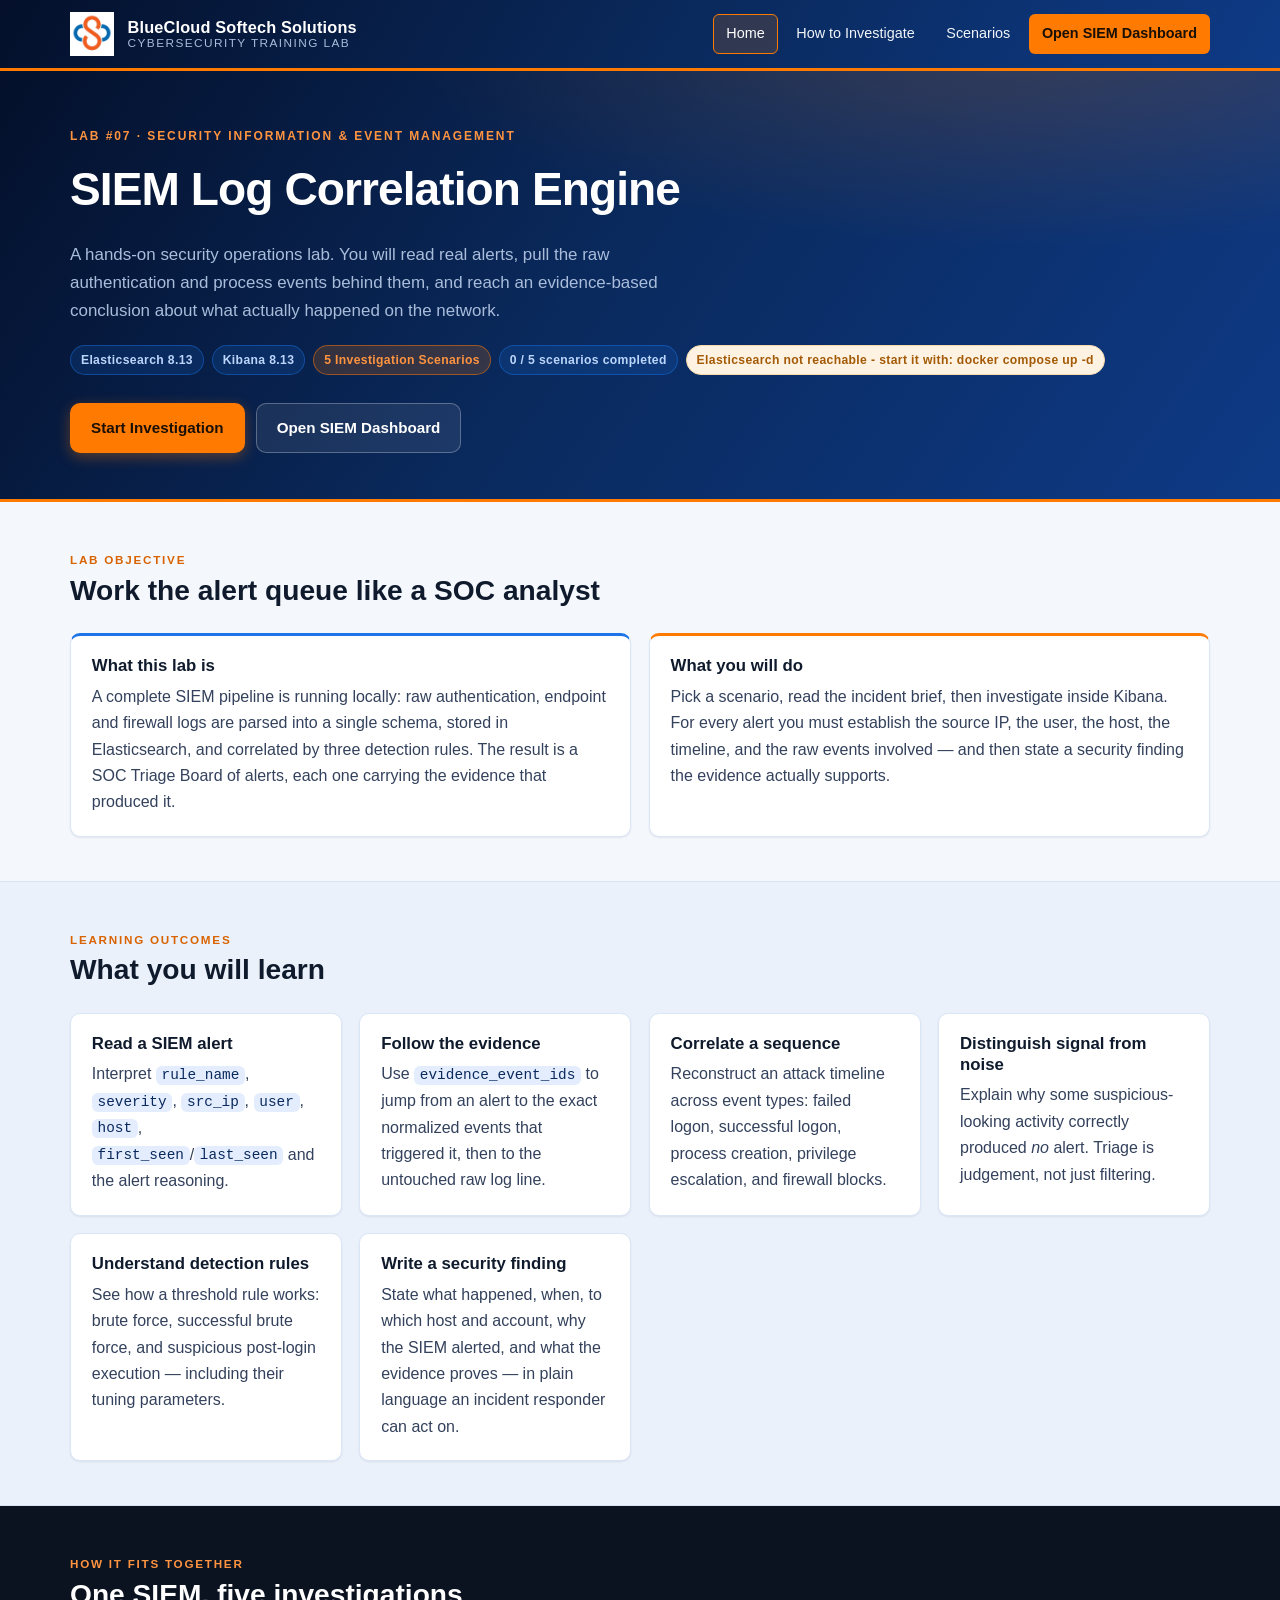
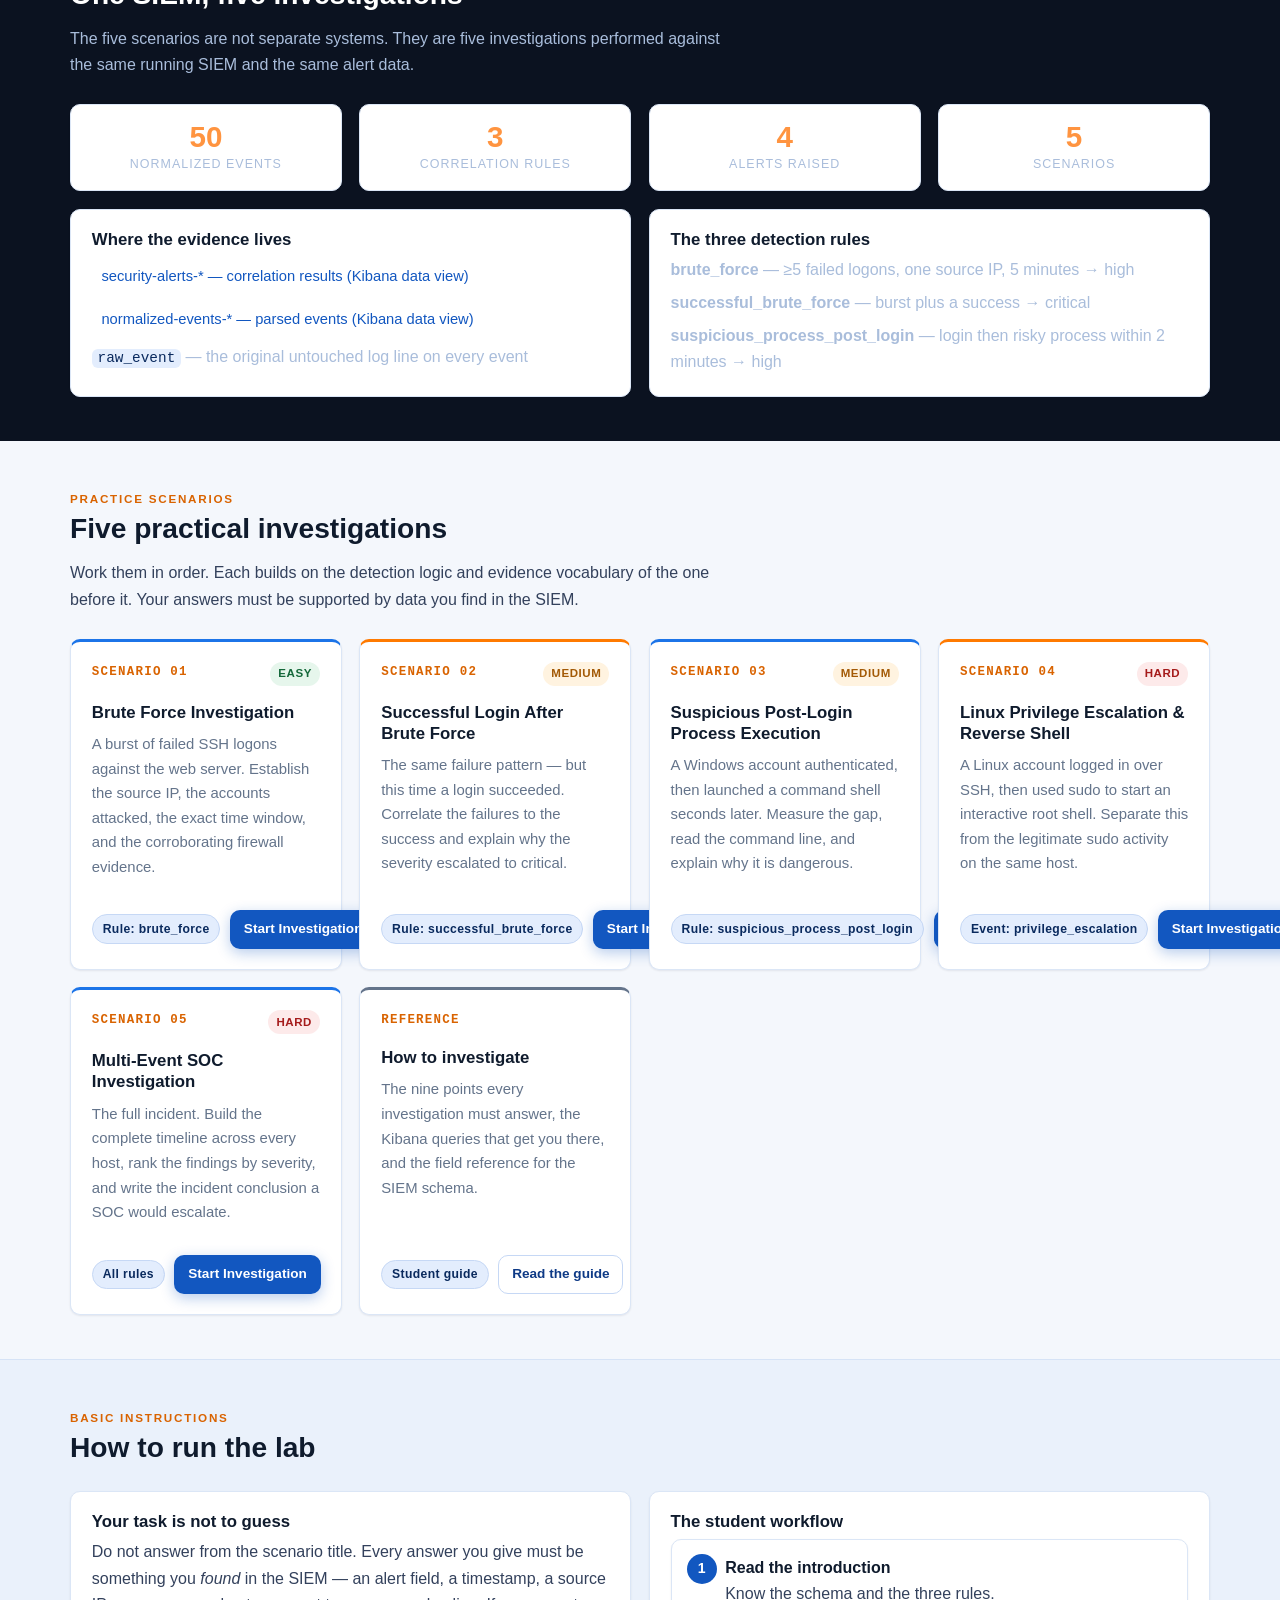
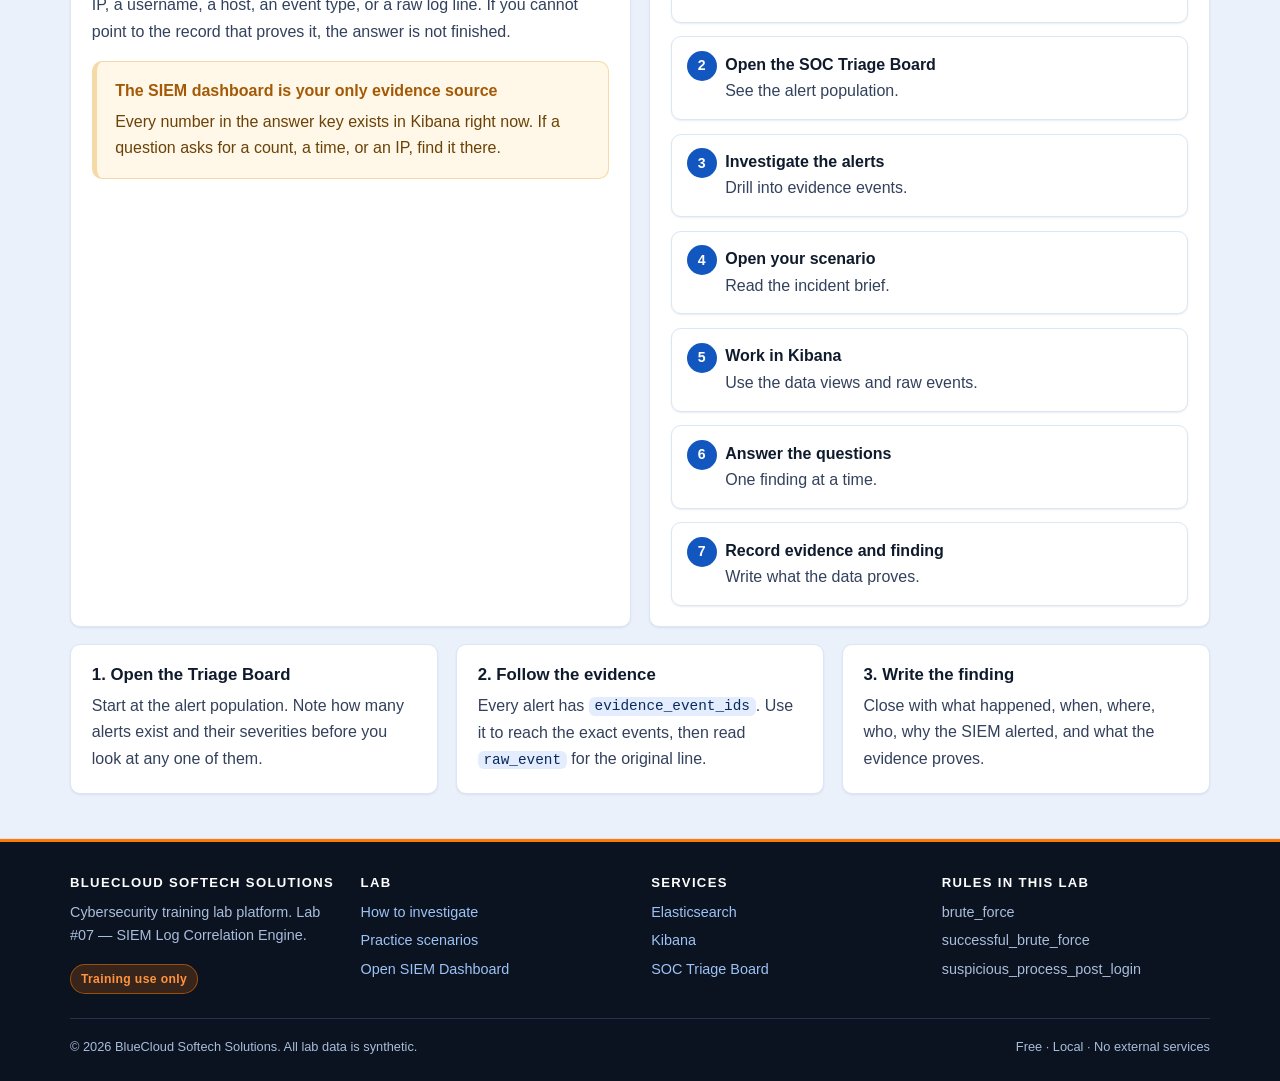
==== training/index.html @ 28b15261 "Initial commit - SIEM Log Correlation Engine Lab" ====
<!DOCTYPE html>
<html lang="en">
<head>
<meta charset="utf-8">
<meta name="viewport" content="width=device-width, initial-scale=1">
<title>SIEM Log Correlation Engine | BlueCloud Softech Solutions Cybersecurity Training Lab</title>
<meta name="description" content="BlueCloud Softech Solutions cybersecurity training lab: investigate SIEM alerts in Kibana across five practical incident scenarios.">
<link rel="stylesheet" href="assets/css/bluecloud.css">
</head>
<body data-page="index">
<a class="skip-link" href="#main">Skip to content</a>

<header class="site-header">
  <div class="wrap">
    <div class="brand">
      <img class="brand-mark" src="assets/img/bluecloud-logo.png" alt="BlueCloud Softech Solutions">
      <div class="brand-text">
        <span class="brand-name">BlueCloud Softech Solutions</span>
        <span class="brand-sub">Cybersecurity Training Lab</span>
      </div>
    </div>
    <nav class="site-nav" aria-label="Main">
      <a href="index.html">Home</a>
      <a href="instructions.html">How to Investigate</a>
      <a href="#scenarios">Scenarios</a>
      <a href="#" class="nav-cta" data-kibana-link>Open SIEM Dashboard</a>
    </nav>
  </div>
</header>

<section class="hero">
  <div class="wrap">
    <span class="eyebrow">Lab #07 &middot; Security Information &amp; Event Management</span>
    <h1>SIEM Log Correlation Engine</h1>
    <p class="lede">
      A hands-on security operations lab. You will read real alerts, pull the raw
      authentication and process events behind them, and reach an evidence-based
      conclusion about what actually happened on the network.
    </p>
    <div class="hero-meta">
      <span class="chip chip-blue">Elasticsearch 8.13</span>
      <span class="chip chip-blue">Kibana 8.13</span>
      <span class="chip chip-orange">5 Investigation Scenarios</span>
      <span class="chip chip-blue" id="progress-summary" data-total="5">0 / 5 scenarios completed</span>
      <span class="chip chip-light" data-es-status>Checking Elasticsearch...</span>
    </div>
    <div class="hero-actions">
      <a class="btn btn-primary" href="instructions.html">Start Investigation</a>
      <a class="btn btn-ghost" data-kibana-link>Open SIEM Dashboard</a>
    </div>
  </div>
</section>

<main id="main">

  <!-- ------------------------------------------------------ objective -->
  <section class="section">
    <div class="wrap">
      <div class="section-head">
        <span class="kicker">Lab Objective</span>
        <h2>Work the alert queue like a SOC analyst</h2>
      </div>
      <div class="grid grid-2">
        <div class="card card-accent">
          <h3>What this lab is</h3>
          <p>
            A complete SIEM pipeline is running locally: raw authentication, endpoint and
            firewall logs are parsed into a single schema, stored in Elasticsearch, and
            correlated by three detection rules. The result is a SOC Triage Board of
            alerts, each one carrying the evidence that produced it.
          </p>
        </div>
        <div class="card card-accent-orange">
          <h3>What you will do</h3>
          <p>
            Pick a scenario, read the incident brief, then investigate inside Kibana.
            For every alert you must establish the source IP, the user, the host, the
            timeline, and the raw events involved &mdash; and then state a security
            finding the evidence actually supports.
          </p>
        </div>
      </div>
    </div>
  </section>

  <!-- -------------------------------------------------- what you learn -->
  <section class="section section-alt">
    <div class="wrap">
      <div class="section-head">
        <span class="kicker">Learning Outcomes</span>
        <h2>What you will learn</h2>
      </div>
      <div class="grid grid-3">
        <div class="card">
          <h3>Read a SIEM alert</h3>
          <p>Interpret <code>rule_name</code>, <code>severity</code>, <code>src_ip</code>, <code>user</code>, <code>host</code>, <code>first_seen</code>/<code>last_seen</code> and the alert reasoning.</p>
        </div>
        <div class="card">
          <h3>Follow the evidence</h3>
          <p>Use <code>evidence_event_ids</code> to jump from an alert to the exact normalized events that triggered it, then to the untouched raw log line.</p>
        </div>
        <div class="card">
          <h3>Correlate a sequence</h3>
          <p>Reconstruct an attack timeline across event types: failed logon, successful logon, process creation, privilege escalation, and firewall blocks.</p>
        </div>
        <div class="card">
          <h3>Distinguish signal from noise</h3>
          <p>Explain why some suspicious-looking activity correctly produced <em>no</em> alert. Triage is judgement, not just filtering.</p>
        </div>
        <div class="card">
          <h3>Understand detection rules</h3>
          <p>See how a threshold rule works: brute force, successful brute force, and suspicious post-login execution &mdash; including their tuning parameters.</p>
        </div>
        <div class="card">
          <h3>Write a security finding</h3>
          <p>State what happened, when, to which host and account, why the SIEM alerted, and what the evidence proves &mdash; in plain language an incident responder can act on.</p>
        </div>
      </div>
    </div>
  </section>

  <!-- ------------------------------------------------ how it fits together -->
  <section class="section section-dark">
    <div class="wrap">
      <div class="section-head">
        <span class="kicker">How It Fits Together</span>
        <h2>One SIEM, five investigations</h2>
        <p class="lede">
          The five scenarios are not separate systems. They are five investigations
          performed against the same running SIEM and the same alert data.
        </p>
      </div>
      <div class="grid grid-4">
        <div class="card stat"><div class="n">50</div><div class="l">Normalized events</div></div>
        <div class="card stat"><div class="n">3</div><div class="l">Correlation rules</div></div>
        <div class="card stat"><div class="n">4</div><div class="l">Alerts raised</div></div>
        <div class="card stat"><div class="n">5</div><div class="l">Scenarios</div></div>
      </div>
      <div class="grid grid-2" style="margin-top:1.1rem">
        <div class="card">
          <h3>Where the evidence lives</h3>
          <ul class="toc">
            <li><a data-kibana-link>security-alerts-* &mdash; correlation results (Kibana data view)</a></li>
            <li><a data-kibana-link>normalized-events-* &mdash; parsed events (Kibana data view)</a></li>
            <li><code>raw_event</code> &mdash; the original untouched log line on every event</li>
          </ul>
        </div>
        <div class="card">
          <h3>The three detection rules</h3>
          <ul class="toc">
            <li><strong>brute_force</strong> &mdash; &ge;5 failed logons, one source IP, 5 minutes &rarr; high</li>
            <li><strong>successful_brute_force</strong> &mdash; burst plus a success &rarr; critical</li>
            <li><strong>suspicious_process_post_login</strong> &mdash; login then risky process within 2 minutes &rarr; high</li>
          </ul>
        </div>
      </div>
    </div>
  </section>

  <!-- -------------------------------------------------------- scenarios -->
  <section class="section" id="scenarios">
    <div class="wrap">
      <div class="section-head">
        <span class="kicker">Practice Scenarios</span>
        <h2>Five practical investigations</h2>
        <p class="lede">
          Work them in order. Each builds on the detection logic and evidence vocabulary of
          the one before it. Your answers must be supported by data you find in the SIEM.
        </p>
      </div>

      <div class="grid grid-3">

        <article class="card card-accent scenario-card">
          <div class="card-top">
            <span class="num">Scenario 01</span>
            <span class="diff diff-easy">Easy</span>
          </div>
          <h3>Brute Force Investigation</h3>
          <p class="desc">
            A burst of failed SSH logons against the web server. Establish the source IP,
            the accounts attacked, the exact time window, and the corroborating firewall
            evidence.
          </p>
          <div class="foot">
            <span class="chip chip-light">Rule: brute_force</span>
            <a class="btn btn-blue btn-sm" href="scenarios/scenario-1-brute-force.html">Start Investigation</a>
          </div>
        </article>

        <article class="card card-accent-orange scenario-card">
          <div class="card-top">
            <span class="num">Scenario 02</span>
            <span class="diff diff-medium">Medium</span>
          </div>
          <h3>Successful Login After Brute Force</h3>
          <p class="desc">
            The same failure pattern &mdash; but this time a login succeeded. Correlate the
            failures to the success and explain why the severity escalated to critical.
          </p>
          <div class="foot">
            <span class="chip chip-light">Rule: successful_brute_force</span>
            <a class="btn btn-blue btn-sm" href="scenarios/scenario-2-successful-brute-force.html">Start Investigation</a>
          </div>
        </article>

        <article class="card card-accent scenario-card">
          <div class="card-top">
            <span class="num">Scenario 03</span>
            <span class="diff diff-medium">Medium</span>
          </div>
          <h3>Suspicious Post-Login Process Execution</h3>
          <p class="desc">
            A Windows account authenticated, then launched a command shell seconds later.
            Measure the gap, read the command line, and explain why it is dangerous.
          </p>
          <div class="foot">
            <span class="chip chip-light">Rule: suspicious_process_post_login</span>
            <a class="btn btn-blue btn-sm" href="scenarios/scenario-3-post-login-execution.html">Start Investigation</a>
          </div>
        </article>

        <article class="card card-accent-orange scenario-card">
          <div class="card-top">
            <span class="num">Scenario 04</span>
            <span class="diff diff-hard">Hard</span>
          </div>
          <h3>Linux Privilege Escalation &amp; Reverse Shell</h3>
          <p class="desc">
            A Linux account logged in over SSH, then used sudo to start an interactive
            root shell. Separate this from the legitimate sudo activity on the same host.
          </p>
          <div class="foot">
            <span class="chip chip-light">Event: privilege_escalation</span>
            <a class="btn btn-blue btn-sm" href="scenarios/scenario-4-linux-privilege-escalation.html">Start Investigation</a>
          </div>
        </article>

        <article class="card card-accent scenario-card">
          <div class="card-top">
            <span class="num">Scenario 05</span>
            <span class="diff diff-hard">Hard</span>
          </div>
          <h3>Multi-Event SOC Investigation</h3>
          <p class="desc">
            The full incident. Build the complete timeline across every host, rank the
            findings by severity, and write the incident conclusion a SOC would escalate.
          </p>
          <div class="foot">
            <span class="chip chip-light">All rules</span>
            <a class="btn btn-blue btn-sm" href="scenarios/scenario-5-multi-event-soc-investigation.html">Start Investigation</a>
          </div>
        </article>

        <article class="card scenario-card" style="border-top:3px solid var(--text-muted)">
          <div class="card-top"><span class="num">Reference</span></div>
          <h3>How to investigate</h3>
          <p class="desc">
            The nine points every investigation must answer, the Kibana queries that get you
            there, and the field reference for the SIEM schema.
          </p>
          <div class="foot">
            <span class="chip chip-light">Student guide</span>
            <a class="btn btn-outline btn-sm" href="instructions.html">Read the guide</a>
          </div>
        </article>

      </div>
    </div>
  </section>

  <!-- ------------------------------------------------------ instructions -->
  <section class="section section-alt">
    <div class="wrap">
      <div class="section-head">
        <span class="kicker">Basic Instructions</span>
        <h2>How to run the lab</h2>
      </div>
      <div class="grid grid-2">
        <div class="card">
          <h3>Your task is not to guess</h3>
          <p>
            Do not answer from the scenario title. Every answer you give must be something
            you <em>found</em> in the SIEM &mdash; an alert field, a timestamp, a source IP,
            a username, a host, an event type, or a raw log line. If you cannot point to
            the record that proves it, the answer is not finished.
          </p>
          <div class="callout callout-warn">
            <span class="callout-title">The SIEM dashboard is your only evidence source</span>
            <p class="mb0">Every number in the answer key exists in Kibana right now. If a question asks for a count, a time, or an IP, find it there.</p>
          </div>
        </div>
        <div class="card">
          <h3>The student workflow</h3>
          <ol class="steps">
            <li><strong>Read the introduction</strong>Know the schema and the three rules.</li>
            <li><strong>Open the SOC Triage Board</strong>See the alert population.</li>
            <li><strong>Investigate the alerts</strong>Drill into evidence events.</li>
            <li><strong>Open your scenario</strong>Read the incident brief.</li>
            <li><strong>Work in Kibana</strong>Use the data views and raw events.</li>
            <li><strong>Answer the questions</strong>One finding at a time.</li>
            <li><strong>Record evidence and finding</strong>Write what the data proves.</li>
          </ol>
        </div>
      </div>

      <div class="grid grid-3" style="margin-top:1.1rem">
        <div class="card">
          <h3>1. Open the Triage Board</h3>
          <p class="mb0">Start at the alert population. Note how many alerts exist and their severities before you look at any one of them.</p>
        </div>
        <div class="card">
          <h3>2. Follow the evidence</h3>
          <p class="mb0">Every alert has <code>evidence_event_ids</code>. Use it to reach the exact events, then read <code>raw_event</code> for the original line.</p>
        </div>
        <div class="card">
          <h3>3. Write the finding</h3>
          <p class="mb0">Close with what happened, when, where, who, why the SIEM alerted, and what the evidence proves.</p>
        </div>
      </div>
    </div>
  </section>

</main>

<footer class="site-footer">
  <div class="wrap">
    <div class="foot-grid">
      <div>
        <h4>BlueCloud Softech Solutions</h4>
        <p>Cybersecurity training lab platform. Lab #07 &mdash; SIEM Log Correlation Engine.</p>
        <p style="margin:0"><span class="chip chip-orange">Training use only</span></p>
      </div>
      <div>
        <h4>Lab</h4>
        <ul>
          <li><a href="instructions.html">How to investigate</a></li>
          <li><a href="#scenarios">Practice scenarios</a></li>
          <li><a data-kibana-link>Open SIEM Dashboard</a></li>
        </ul>
      </div>
      <div>
        <h4>Services</h4>
        <ul>
          <li><a data-es-link>Elasticsearch</a></li>
          <li><a data-kibana-link>Kibana</a></li>
          <li><a data-kibana-dash>SOC Triage Board</a></li>
        </ul>
      </div>
      <div>
        <h4>Rules in this lab</h4>
        <ul>
          <li>brute_force</li>
          <li>successful_brute_force</li>
          <li>suspicious_process_post_login</li>
        </ul>
      </div>
    </div>
    <div class="legal">
      <span>&copy; <span id="year">2026</span> BlueCloud Softech Solutions. All lab data is synthetic.</span>
      <span>Free &middot; Local &middot; No external services</span>
    </div>
  </div>
</footer>

<script src="assets/js/lab.js"></script>
<script>
  /* Single source of truth for the lab endpoints, so the URL only lives here. */
  (function () {
    var ES = "http://localhost:9200";
    var KIBANA = "http://localhost:5601";
    var DASH = KIBANA + "/app/dashboards#/view/siem-soc-triage-board";
    document.querySelectorAll("[data-kibana-link]").forEach(function (el) { el.href = KIBANA; el.target = "_blank"; el.rel = "noopener"; });
    document.querySelectorAll("[data-kibana-dash]").forEach(function (el) { el.href = DASH; el.target = "_blank"; el.rel = "noopener"; });
    document.querySelectorAll("[data-es-link]").forEach(function (el) { el.href = ES; el.target = "_blank"; el.rel = "noopener"; });
  })();
</script>
</body>
</html>
---- training/assets/css/bluecloud.css ----
/* ==========================================================================
   BlueCloud Softech Solutions - Cybersecurity Training Lab
   SIEM Log Correlation Engine - shared stylesheet
   Lightweight, dependency-free. Drop-in replaceable logo slot documented below.
   ========================================================================== */

:root {
  /* Brand - blue primary */
  --bc-navy-900: #04102b;
  --bc-navy-800: #071a3a;
  --bc-blue-800: #0a2a5e;
  --bc-blue-700: #0e3a86;
  --bc-blue-600: #1257c0;
  --bc-blue-500: #1c74e8;
  --bc-blue-100: #e3edfd;

  /* Brand - orange accent */
  --bc-orange-600: #d96300;
  --bc-orange-500: #ff7a00;
  --bc-orange-400: #ff9440;
  --bc-orange-100: #fff0e0;

  /* Security dark neutrals */
  --ink-900: #0b1220;
  --ink-800: #111a2e;
  --ink-700: #1b2740;
  --ink-600: #26334f;

  /* Text */
  --text-strong: #0f1b2d;
  --text-body: #33415c;
  --text-muted: #64748b;
  --text-invert: #f1f5f9;
  --text-invert-muted: #a9bddb;

  /* Status */
  --ok-500: #16a34a;
  --warn-500: #d97706;
  --crit-500: #dc2626;
  --high-500: #ea580c;
  --info-500: var(--bc-blue-600);

  --radius-sm: 6px;
  --radius: 10px;
  --radius-lg: 16px;
  --shadow-sm: 0 1px 2px rgba(4, 16, 43, 0.08);
  --shadow: 0 4px 16px rgba(4, 16, 43, 0.10);
  --shadow-lg: 0 16px 40px rgba(4, 16, 43, 0.18);
  --ring: 0 0 0 3px rgba(28, 116, 232, 0.35);
  --maxw: 1180px;
  --mono: "Cascadia Code", "Consolas", "SF Mono", "Roboto Mono", monospace;
}

* { box-sizing: border-box; }

html { scroll-behavior: smooth; }

body {
  margin: 0;
  font-family: "Segoe UI", Roboto, "Helvetica Neue", Arial, sans-serif;
  color: var(--text-body);
  background: #f4f7fc;
  line-height: 1.65;
  -webkit-font-smoothing: antialiased;
}

a { color: var(--bc-blue-600); text-decoration: none; }
a:hover { text-decoration: underline; }

h1, h2, h3, h4 { color: var(--text-strong); line-height: 1.25; margin: 0 0 0.5em; font-weight: 650; }
h1 { font-size: clamp(1.85rem, 3.6vw, 2.9rem); letter-spacing: -0.02em; }
h2 { font-size: clamp(1.35rem, 2.2vw, 1.85rem); }
h3 { font-size: 1.15rem; }
p { margin: 0 0 1rem; }

code, kbd, .mono { font-family: var(--mono); font-size: 0.9em; }

code {
  background: var(--bc-blue-100);
  color: var(--bc-blue-800);
  padding: 0.1em 0.4em;
  border-radius: var(--radius-sm);
  word-break: break-word;
}

pre {
  background: var(--ink-900);
  color: #d7e3f4;
  padding: 1rem 1.15rem;
  border-radius: var(--radius);
  overflow-x: auto;
  border-left: 4px solid var(--bc-orange-500);
}
pre code { background: none; color: inherit; padding: 0; }

.wrap { width: 100%; max-width: var(--maxw); margin: 0 auto; padding: 0 1.25rem; }
.narrow { max-width: 860px; }

/* ---------------------------------------------------------------- header */
.site-header {
  background: linear-gradient(120deg, var(--bc-navy-900) 0%, var(--bc-blue-800) 55%, var(--bc-blue-700) 100%);
  color: var(--text-invert);
  border-bottom: 3px solid var(--bc-orange-500);
  position: sticky;
  top: 0;
  z-index: 50;
}

.site-header .wrap {
  display: flex;
  align-items: center;
  justify-content: space-between;
  gap: 1rem;
  min-height: 68px;
  flex-wrap: wrap;
  padding-top: 0.6rem;
  padding-bottom: 0.6rem;
}

/* LOGO SLOT: to use the official BlueCloud logo, drop the image at
   training/assets/img/bluecloud-logo.png and replace the <div> below with:
   <img class="brand-logo" src="assets/img/bluecloud-logo.png" alt="BlueCloud Softech Solutions"> */
.brand { display: flex; align-items: center; gap: 0.85rem; }
.brand-mark {
  width: 44px; height: 44px; flex: 0 0 44px;
  border-radius: 12px;
  background: linear-gradient(145deg, var(--bc-blue-500), var(--bc-blue-700));
  border: 2px solid var(--bc-orange-500);
  display: grid; place-items: center;
  font-weight: 800; font-size: 1.05rem; color: #fff; letter-spacing: -0.03em;
}
/* Official logo drop-in: assets/img/bluecloud-logo.png
   Applies only to an <img class="brand-mark">, so the BC monogram placeholder
   is unaffected. Height is fixed and width is free, so both a square icon mark
   and a wide horizontal wordmark render undistorted at the same header height.
   The orange frame and gradient belong to the placeholder, not the brand, so
   they are removed here. */
img.brand-mark {
  display: block;
  width: auto;
  max-width: 190px;
  height: 44px;
  flex: 0 0 auto;
  object-fit: contain;
  object-position: left center;
  background: none;
  border: none;
  border-radius: 0;
}

.brand-text { display: flex; flex-direction: column; line-height: 1.15; }
.brand-name { font-weight: 700; font-size: 1.02rem; color: #fff; letter-spacing: 0.01em; }
.brand-sub { font-size: 0.74rem; color: var(--text-invert-muted); text-transform: uppercase; letter-spacing: 0.12em; }

.site-nav { display: flex; gap: 0.35rem; flex-wrap: wrap; align-items: center; }
.site-nav a {
  color: var(--text-invert);
  padding: 0.42rem 0.75rem;
  border-radius: var(--radius-sm);
  font-size: 0.9rem;
  font-weight: 500;
  border: 1px solid transparent;
}
.site-nav a:hover { background: rgba(255, 255, 255, 0.12); text-decoration: none; }
.site-nav a.active { border-color: var(--bc-orange-500); color: #fff; background: rgba(255, 122, 0, 0.16); }
.site-nav a.nav-cta { background: var(--bc-orange-500); color: #1a1005; font-weight: 650; }
.site-nav a.nav-cta:hover { background: var(--bc-orange-400); }

/* ------------------------------------------------------------------ hero */
.hero {
  background:
    radial-gradient(1100px 380px at 82% -12%, rgba(255, 122, 0, 0.20), transparent 60%),
    linear-gradient(125deg, var(--bc-navy-900) 0%, var(--bc-blue-800) 48%, var(--bc-blue-700) 100%);
  color: var(--text-invert);
  padding: 3.2rem 0 2.9rem;
  border-bottom: 3px solid var(--bc-orange-500);
}
.hero h1 { color: #fff; }
.hero .eyebrow {
  display: inline-block;
  font-size: 0.75rem; font-weight: 700; letter-spacing: 0.16em; text-transform: uppercase;
  color: var(--bc-orange-400); margin-bottom: 0.85rem;
}
.hero .lede { font-size: 1.06rem; color: var(--text-invert-muted); max-width: 66ch; }
.hero-meta { display: flex; gap: 0.5rem; flex-wrap: wrap; margin-top: 1.25rem; }
.hero-actions { display: flex; gap: 0.7rem; flex-wrap: wrap; margin-top: 1.75rem; }

/* ---------------------------------------------------------------- button */
.btn {
  display: inline-flex; align-items: center; gap: 0.5rem;
  padding: 0.72rem 1.25rem;
  border-radius: var(--radius);
  font-weight: 650; font-size: 0.95rem;
  border: 1px solid transparent;
  cursor: pointer;
  transition: transform 0.08s ease, box-shadow 0.15s ease, background 0.15s ease;
  font-family: inherit;
}
.btn:hover { text-decoration: none; transform: translateY(-1px); }
.btn:focus-visible { outline: none; box-shadow: var(--ring); }
.btn-primary { background: var(--bc-orange-500); color: #1a1005; box-shadow: 0 4px 14px rgba(255, 122, 0, 0.34); }
.btn-primary:hover { background: var(--bc-orange-400); }
.btn-blue { background: var(--bc-blue-600); color: #fff; box-shadow: 0 4px 14px rgba(18, 87, 192, 0.3); }
.btn-blue:hover { background: var(--bc-blue-500); }
.btn-ghost { background: rgba(255, 255, 255, 0.08); color: #fff; border-color: rgba(255, 255, 255, 0.28); }
.btn-ghost:hover { background: rgba(255, 255, 255, 0.16); }
.btn-outline { background: #fff; color: var(--bc-blue-700); border-color: var(--bc-blue-200, #c6d8f5); }
.btn-outline:hover { background: var(--bc-blue-100); }
.btn-sm { padding: 0.45rem 0.8rem; font-size: 0.85rem; }

/* ------------------------------------------------------------------ chip */
.chip {
  display: inline-flex; align-items: center; gap: 0.35rem;
  padding: 0.24rem 0.62rem;
  border-radius: 999px;
  font-size: 0.76rem; font-weight: 650;
  letter-spacing: 0.03em;
  border: 1px solid transparent;
  white-space: nowrap;
}
.chip-blue { background: rgba(28, 116, 232, 0.16); color: #bcd6fb; border-color: rgba(28, 116, 232, 0.45); }
.chip-orange { background: rgba(255, 122, 0, 0.18); color: var(--bc-orange-400); border-color: rgba(255, 122, 0, 0.5); }
.chip-light { background: var(--bc-blue-100); color: var(--bc-blue-800); border-color: #c6d8f5; }
.chip-ok { background: #e6f6ec; color: #14683a; border-color: #b7e3c8; }
.chip-warn { background: #fef3e2; color: #a35a06; border-color: #f7d9ac; }
.chip-crit { background: #fdeaea; color: #a51b1b; border-color: #f6c6c6; }

/* ------------------------------------------------------------------ card */
.section { padding: 2.75rem 0; }
.section-alt { background: #eaf1fb; border-top: 1px solid #d6e3f6; border-bottom: 1px solid #d6e3f6; }
.section-dark { background: var(--ink-900); color: var(--text-invert-muted); }
.section-dark h2, .section-dark h3 { color: #fff; }

.section-head { margin-bottom: 1.6rem; max-width: 74ch; }
.section-head .kicker {
  font-size: 0.73rem; font-weight: 750; letter-spacing: 0.15em; text-transform: uppercase;
  color: var(--bc-orange-600); margin-bottom: 0.4rem;
}
.section-dark .section-head .kicker { color: var(--bc-orange-400); }

.grid { display: grid; gap: 1.1rem; }
.grid-2 { grid-template-columns: repeat(auto-fit, minmax(300px, 1fr)); }
.grid-3 { grid-template-columns: repeat(auto-fit, minmax(255px, 1fr)); }
.grid-4 { grid-template-columns: repeat(auto-fit, minmax(210px, 1fr)); }

.card {
  background: #fff;
  border: 1px solid #dbe6f6;
  border-radius: var(--radius);
  padding: 1.25rem 1.3rem;
  box-shadow: var(--shadow-sm);
}
.card h3 { color: var(--text-strong); font-size: 1.05rem; margin-bottom: 0.4rem; }
.card p:last-child { margin-bottom: 0; }
.card-top { display: flex; align-items: flex-start; justify-content: space-between; gap: 0.6rem; margin-bottom: 0.5rem; }
.card-accent { border-top: 3px solid var(--bc-blue-500); }
.card-accent-orange { border-top: 3px solid var(--bc-orange-500); }

/* ----------------------------------------------------------------- steps */
.steps { counter-reset: step; list-style: none; padding: 0; margin: 0; display: grid; gap: 0.85rem; }
.steps li {
  counter-increment: step;
  position: relative;
  padding: 0.9rem 1rem 0.9rem 3.35rem;
  background: #fff;
  border: 1px solid #dbe6f6;
  border-radius: var(--radius);
  box-shadow: var(--shadow-sm);
}
.steps li::before {
  content: counter(step);
  position: absolute; left: 0.95rem; top: 0.85rem;
  width: 30px; height: 30px; border-radius: 50%;
  background: var(--bc-blue-600); color: #fff;
  display: grid; place-items: center;
  font-weight: 700; font-size: 0.88rem;
}
.steps li strong { display: block; color: var(--text-strong); }
.section-dark .steps li { background: var(--ink-800); border-color: var(--ink-600); }
.section-dark .steps li strong { color: #fff; }
.section-dark .steps li::before { background: var(--bc-orange-500); color: #1a1005; }

/* ---------------------------------------------------------------- alerts */
.callout {
  border-radius: var(--radius);
  padding: 1rem 1.15rem;
  border: 1px solid;
  border-left-width: 5px;
  margin: 0 0 1.1rem;
}
.callout p:last-child { margin-bottom: 0; }
.callout-title { font-weight: 700; display: block; margin-bottom: 0.3rem; }
.callout-info { background: var(--bc-blue-100); border-color: #b9d0f4; color: #0f2c58; }
.callout-info .callout-title { color: var(--bc-blue-800); }
.callout-warn { background: #fff7e8; border-color: #f5d9a6; color: #6b4207; }
.callout-warn .callout-title { color: #a35a06; }
.callout-crit { background: #fdecec; border-color: #f3c4c4; color: #7d1616; }
.callout-crit .callout-title { color: #a51b1b; }
.callout-ok { background: #e9f7ef; border-color: #b9e2c9; color: #14532d; }
.callout-ok .callout-title { color: #14683a; }
.section-dark .callout { background: var(--ink-800); color: var(--text-invert-muted); border-color: var(--ink-600); }
.section-dark .callout .callout-title { color: #fff; }

/* ------------------------------------------------------------- scenarios */
.scenario-card { display: flex; flex-direction: column; gap: 0.55rem; }
.scenario-card .num {
  font-family: var(--mono); font-size: 0.78rem; font-weight: 700;
  color: var(--bc-orange-600); letter-spacing: 0.1em; text-transform: uppercase;
}
.scenario-card h3 { margin: 0; }
.scenario-card .desc { color: var(--text-muted); font-size: 0.93rem; flex: 1 1 auto; }
.scenario-card .foot { display: flex; align-items: center; justify-content: space-between; gap: 0.6rem; margin-top: 0.35rem; }
.scenario-card .foot .btn { flex: 0 0 auto; }

.diff { font-size: 0.72rem; padding: 0.16rem 0.5rem; border-radius: 999px; font-weight: 700; letter-spacing: 0.05em; text-transform: uppercase; }
.diff-easy { background: #e6f6ec; color: #14683a; }
.diff-medium { background: #fff3e0; color: #a35a06; }
.diff-hard { background: #fdeaea; color: #a51b1b; }

/* --------------------------------------------------------------- details */
details.hint {
  background: #fff;
  border: 1px solid #dbe6f6;
  border-radius: var(--radius);
  padding: 0.2rem 0.9rem;
  margin-bottom: 0.6rem;
  box-shadow: var(--shadow-sm);
}
details.hint summary {
  cursor: pointer; padding: 0.7rem 0; font-weight: 650; color: var(--bc-blue-700);
  list-style: none; display: flex; align-items: center; gap: 0.5rem;
}
details.hint summary::-webkit-details-marker { display: none; }
details.hint summary::before { content: "\25B8"; font-size: 0.8rem; color: var(--bc-orange-500); transition: transform 0.15s; }
details.hint[open] summary::before { transform: rotate(90deg); }
details.hint .hint-body { padding: 0 0 0.85rem; color: var(--text-body); }
details.hint .hint-body p:last-child { margin-bottom: 0; }

/* ------------------------------------------------------------- questions */
.qlist { list-style: none; padding: 0; margin: 0; counter-reset: q; display: grid; gap: 0.6rem; }
.qlist li {
  counter-increment: q;
  position: relative;
  padding: 0.85rem 1rem 0.85rem 3rem;
  background: #fff;
  border: 1px solid #dbe6f6;
  border-radius: var(--radius);
}
.qlist li::before {
  content: "Q" counter(q);
  position: absolute; left: 0.85rem; top: 0.8rem;
  font-family: var(--mono); font-size: 0.78rem; font-weight: 700;
  color: var(--bc-orange-600);
}
.answer-box {
  margin-top: 0.6rem;
}
.answer-box textarea {
  width: 100%; min-height: 62px; resize: vertical;
  padding: 0.6rem 0.7rem;
  border: 1px dashed var(--bc-blue-200, #c6d8f5);
  border-radius: var(--radius-sm);
  font-family: inherit; font-size: 0.92rem; color: var(--text-strong);
  background: #fbfdff;
}
.answer-box textarea:focus { outline: none; border-style: solid; border-color: var(--bc-blue-500); box-shadow: var(--ring); background: #fff; }
.saved-note { font-size: 0.76rem; color: var(--text-muted); margin-top: 0.25rem; display: none; }
.saved-note.show { display: block; }

/* ----------------------------------------------------------------- table */
.table-wrap { overflow-x: auto; border: 1px solid #dbe6f6; border-radius: var(--radius); background: #fff; }
table { border-collapse: collapse; width: 100%; font-size: 0.92rem; }
th, td { text-align: left; padding: 0.62rem 0.85rem; border-bottom: 1px solid #e7eefa; }
th { background: var(--bc-blue-800); color: #fff; font-weight: 600; font-size: 0.82rem; letter-spacing: 0.03em; text-transform: uppercase; }
tbody tr:last-child td { border-bottom: none; }
tbody tr:nth-child(even) { background: #f7fafe; }

/* ---------------------------------------------------------------- footer */
.site-footer {
  background: var(--ink-900);
  color: var(--text-invert-muted);
  padding: 2.1rem 0 1.6rem;
  border-top: 3px solid var(--bc-orange-500);
  font-size: 0.9rem;
}
.site-footer .foot-grid { display: grid; gap: 1.4rem; grid-template-columns: repeat(auto-fit, minmax(220px, 1fr)); }
.site-footer h4 { color: #fff; font-size: 0.82rem; text-transform: uppercase; letter-spacing: 0.1em; margin-bottom: 0.55rem; }
.site-footer a { color: #9dc2f5; }
.site-footer a:hover { color: var(--bc-orange-400); }
.site-footer ul { list-style: none; margin: 0; padding: 0; display: grid; gap: 0.32rem; }
.site-footer .legal { margin-top: 1.5rem; padding-top: 1.1rem; border-top: 1px solid var(--ink-600); font-size: 0.8rem; display: flex; justify-content: space-between; gap: 1rem; flex-wrap: wrap; }

/* ----------------------------------------------------------------- misc */
.page-head { background: var(--bc-blue-800); color: #fff; padding: 1.9rem 0 1.7rem; border-bottom: 3px solid var(--bc-orange-500); }
.page-head h1 { color: #fff; font-size: clamp(1.5rem, 2.6vw, 2.1rem); margin-bottom: 0.3rem; }
.page-head .sub { color: var(--text-invert-muted); max-width: 78ch; }
.breadcrumb { font-size: 0.8rem; color: var(--text-invert-muted); margin-bottom: 0.6rem; }
.breadcrumb a { color: #9dc2f5; }

.linkrow { display: flex; gap: 0.6rem; flex-wrap: wrap; align-items: center; }
.stat { text-align: center; padding: 1rem 0.6rem; }
.stat .n { font-size: 1.85rem; font-weight: 750; color: var(--bc-blue-700); line-height: 1.1; }
.stat .l { font-size: 0.78rem; text-transform: uppercase; letter-spacing: 0.08em; color: var(--text-muted); }
.section-dark .stat .n { color: var(--bc-orange-400); }
.section-dark .stat .l { color: var(--text-invert-muted); }

.toc { list-style: none; padding: 0; margin: 0; display: grid; gap: 0.4rem; }
.toc a { display: block; padding: 0.4rem 0.6rem; border-radius: var(--radius-sm); font-size: 0.92rem; }
.toc a:hover { background: var(--bc-blue-100); }

hr.sep { border: none; border-top: 1px solid #dbe6f6; margin: 1.8rem 0; }

.progress-pill {
  display: inline-flex; align-items: center; gap: 0.4rem;
  font-size: 0.8rem; font-weight: 650; color: var(--text-invert-muted);
}
.progress-pill .dot { width: 9px; height: 9px; border-radius: 50%; background: var(--bc-orange-500); }

.skip-link {
  position: absolute; left: -9999px; top: 0;
  background: var(--bc-orange-500); color: #1a1005; padding: 0.6rem 1rem; z-index: 100; font-weight: 650;
}
.skip-link:focus { left: 0.5rem; top: 0.5rem; }

@media (max-width: 620px) {
  .site-header .wrap { min-height: auto; }
  .brand-sub { display: none; }
  .hero-actions .btn { width: 100%; justify-content: center; }
}

@media print {
  .site-header, .site-footer, .hero-actions, .btn, details.hint summary { display: none !important; }
  body { background: #fff; }
  .card, .qlist li, .steps li { box-shadow: none; border-color: #ccc; }
  details.hint { border-color: #ccc; }
  details.hint[open] .hint-body { display: block; }
}
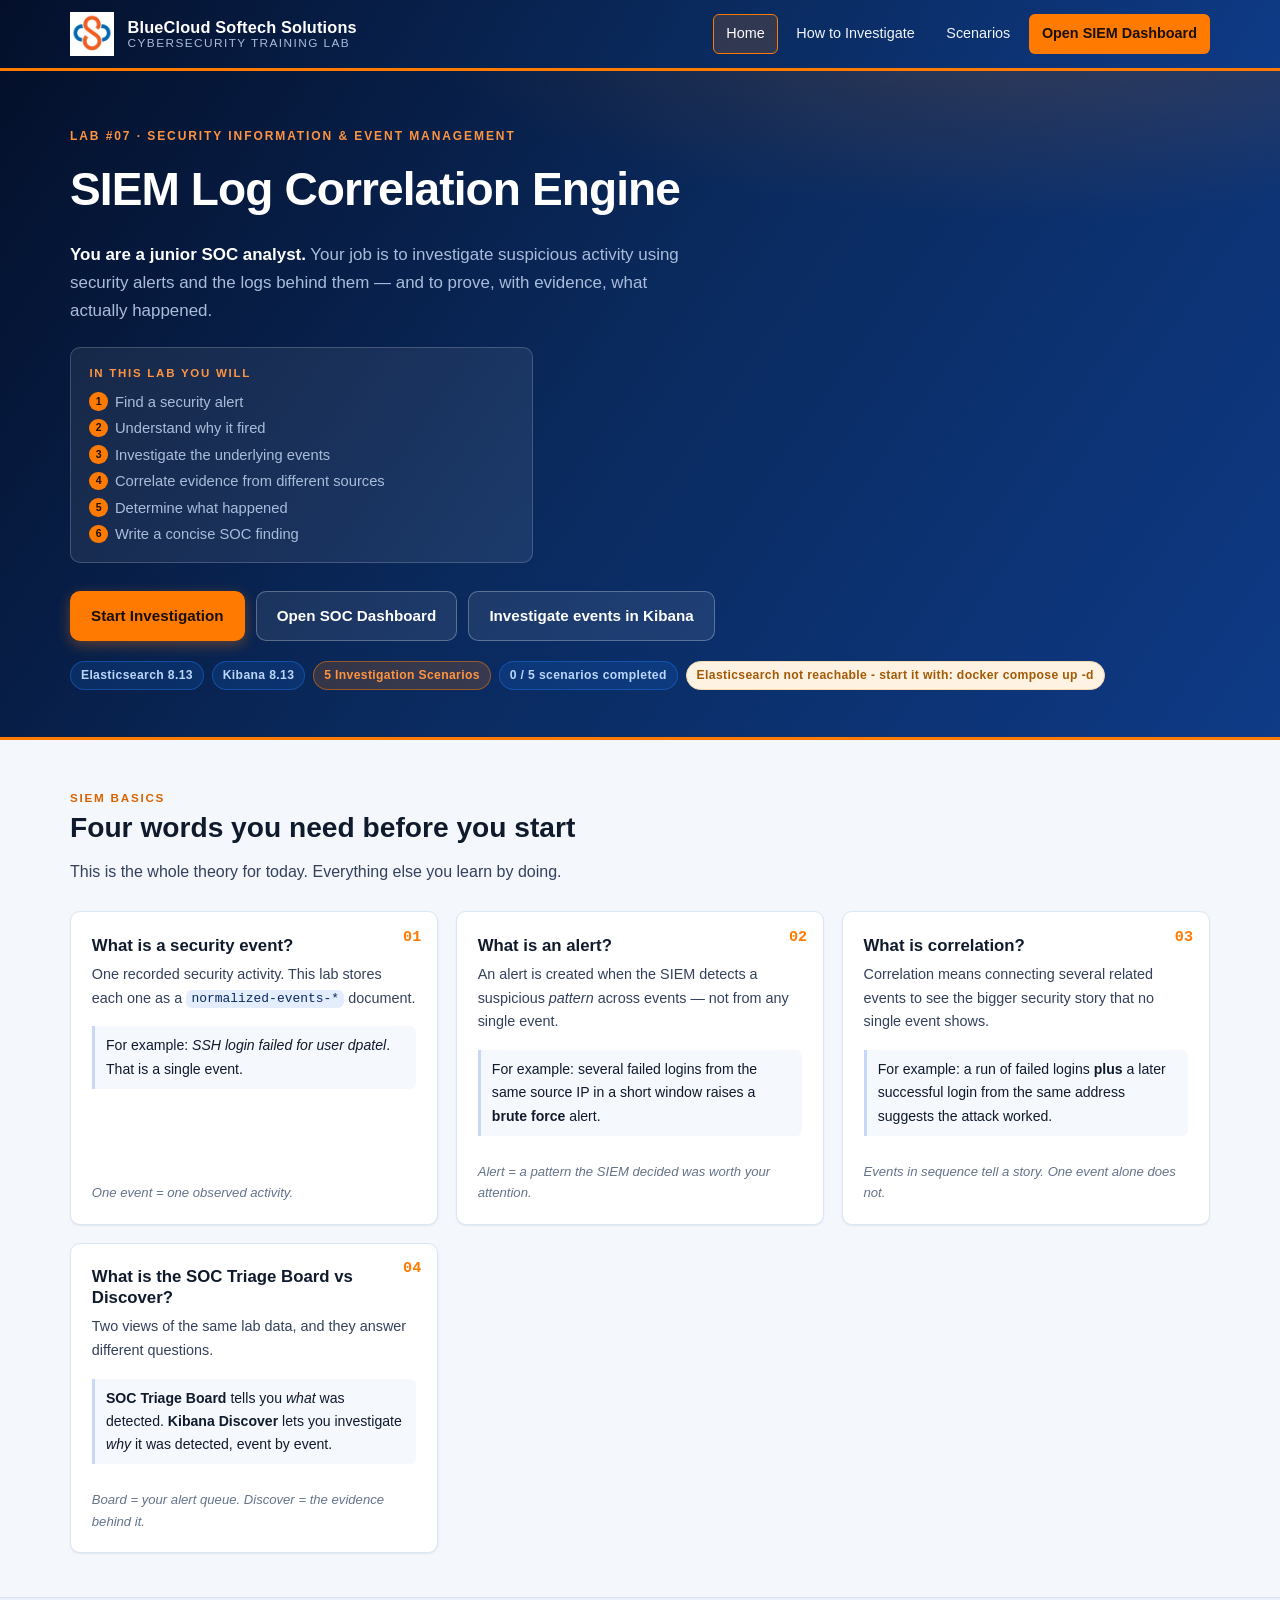
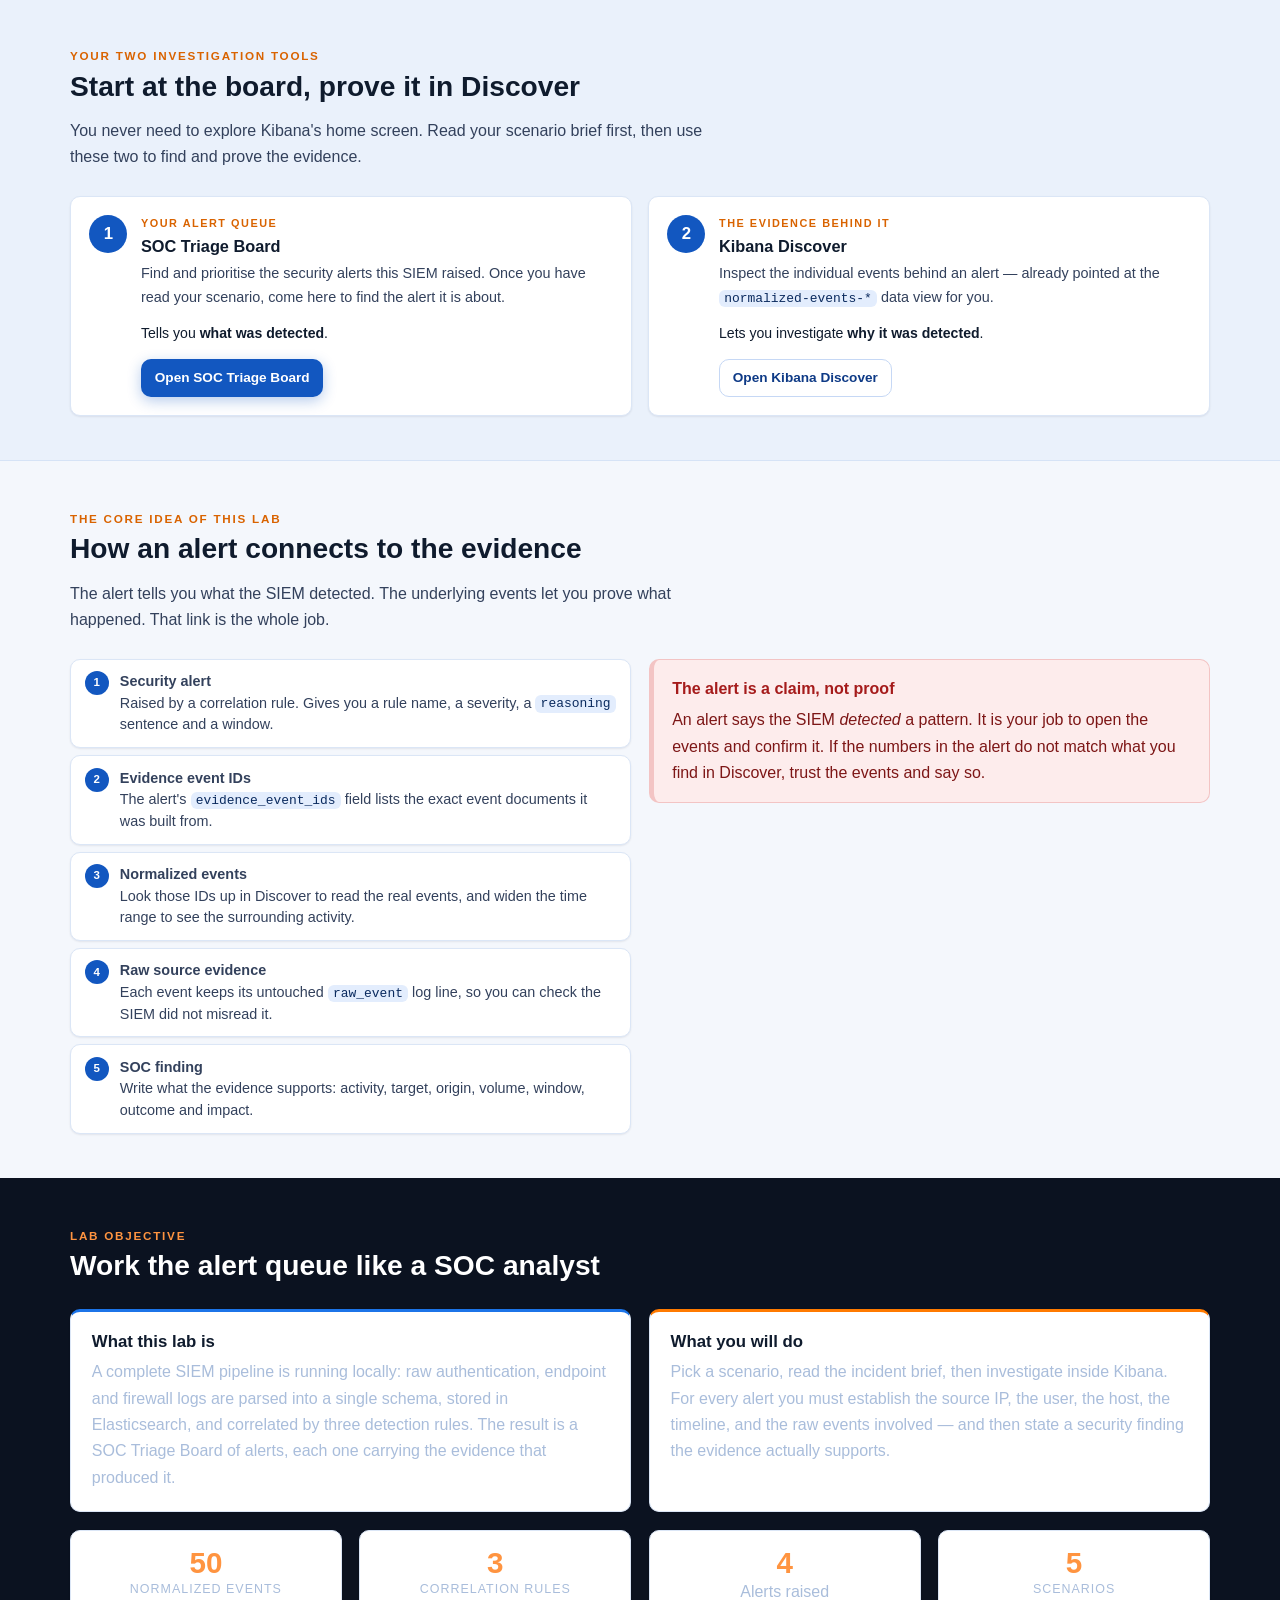
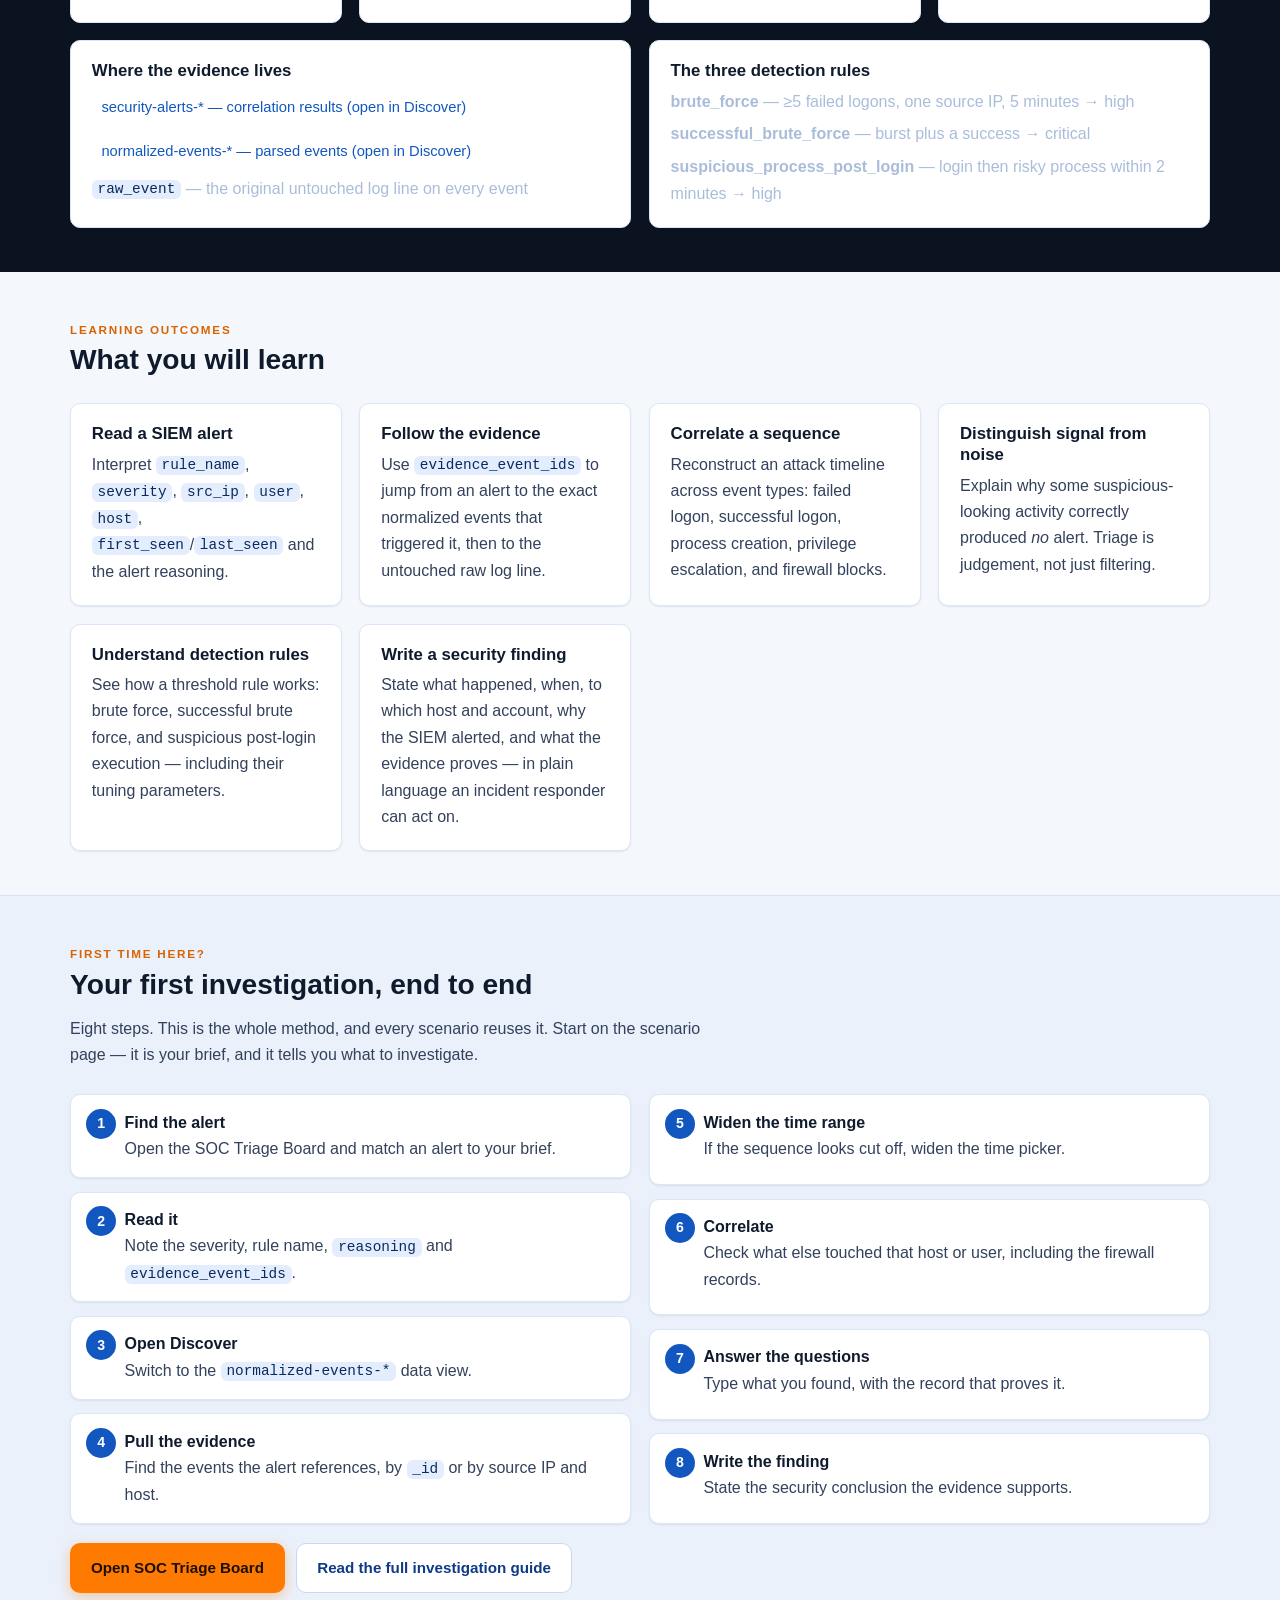
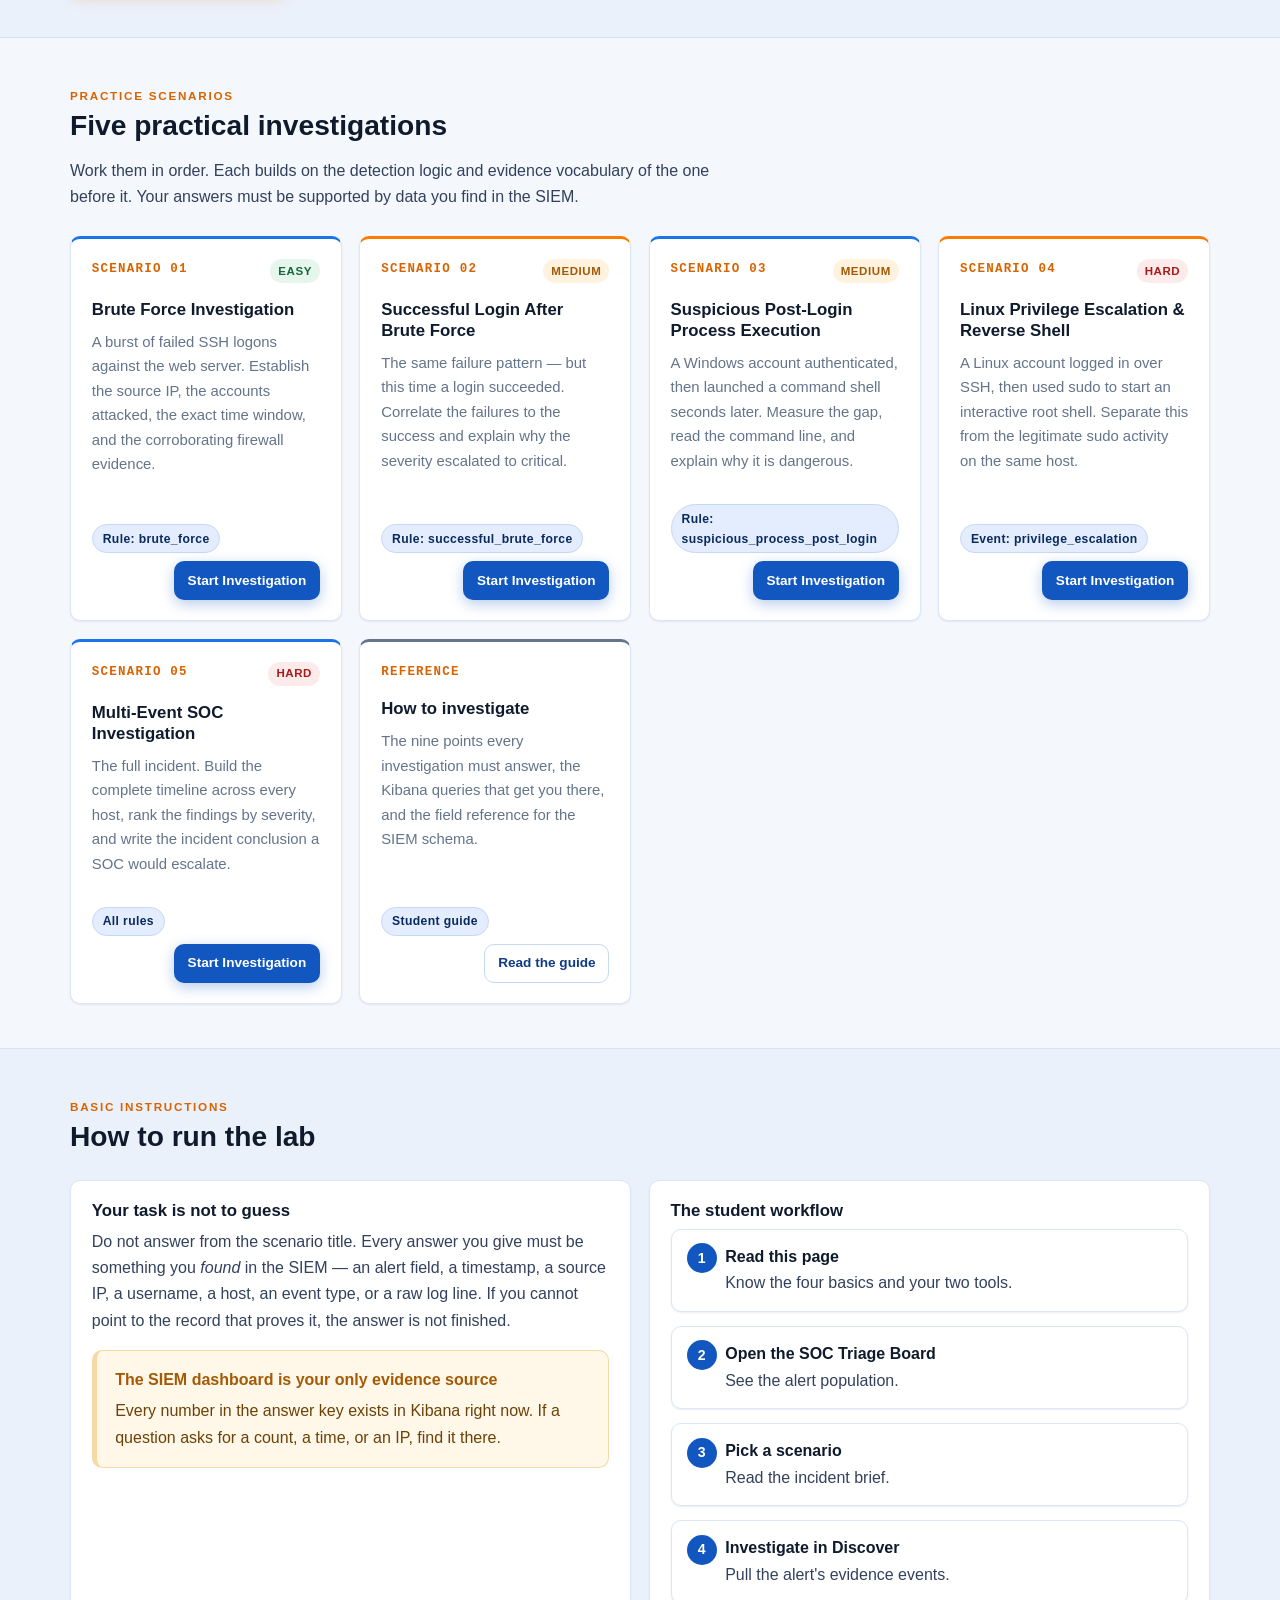
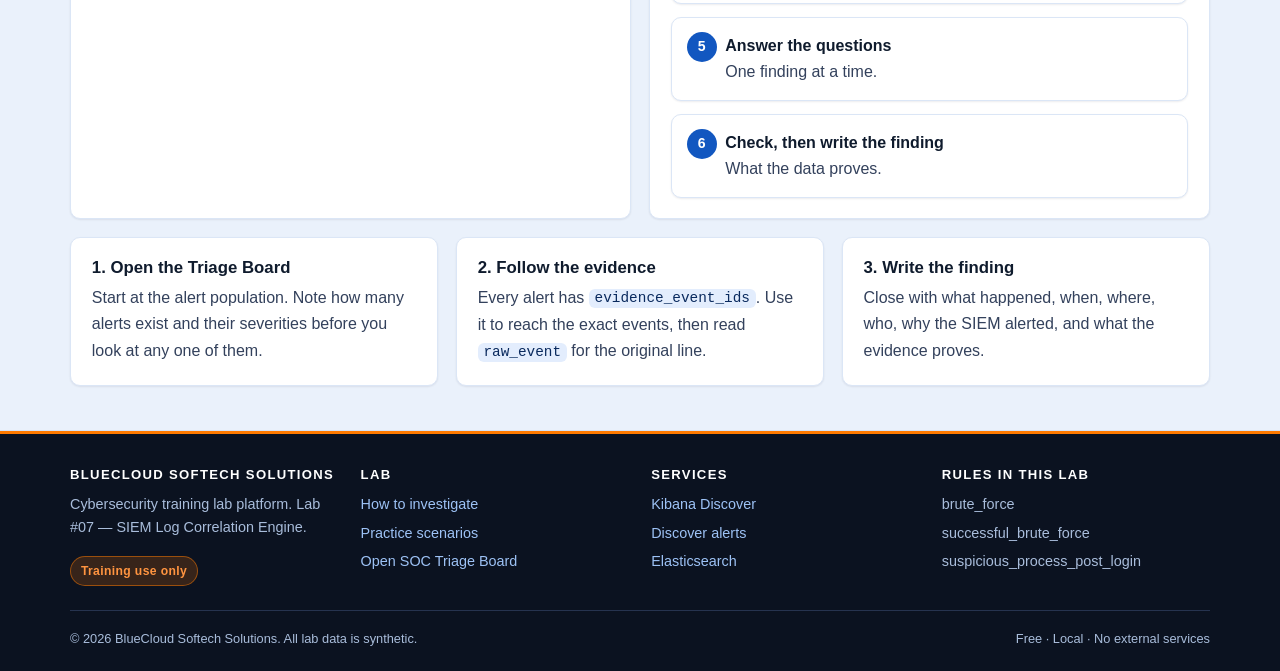
==== commit 80f96da9: "Harden SIEM training platform and student validation" ====
--- a/training/index.html
+++ b/training/index.html
@@ -4,7 +4,7 @@
 <meta charset="utf-8">
 <meta name="viewport" content="width=device-width, initial-scale=1">
 <title>SIEM Log Correlation Engine | BlueCloud Softech Solutions Cybersecurity Training Lab</title>
-<meta name="description" content="BlueCloud Softech Solutions cybersecurity training lab: investigate SIEM alerts in Kibana across five practical incident scenarios.">
+<meta name="description" content="BlueCloud Softech Solutions cybersecurity training lab: work a real SIEM alert queue in Kibana across five practical incident scenarios.">
 <link rel="stylesheet" href="assets/css/bluecloud.css">
 </head>
 <body data-page="index">
@@ -23,20 +23,40 @@
       <a href="index.html">Home</a>
       <a href="instructions.html">How to Investigate</a>
       <a href="#scenarios">Scenarios</a>
-      <a href="#" class="nav-cta" data-kibana-link>Open SIEM Dashboard</a>
+      <a href="#" class="nav-cta" data-kibana-dash>Open SIEM Dashboard</a>
     </nav>
   </div>
 </header>
 
+<!-- ====================================================== 1. LAB MISSION -->
 <section class="hero">
   <div class="wrap">
     <span class="eyebrow">Lab #07 &middot; Security Information &amp; Event Management</span>
     <h1>SIEM Log Correlation Engine</h1>
-    <p class="lede">
-      A hands-on security operations lab. You will read real alerts, pull the raw
-      authentication and process events behind them, and reach an evidence-based
-      conclusion about what actually happened on the network.
+    <p class="lede role-line">
+      <strong>You are a junior SOC analyst.</strong> Your job is to investigate suspicious activity
+      using security alerts and the logs behind them &mdash; and to prove, with evidence, what
+      actually happened.
     </p>
+
+    <div class="panel">
+      <span class="panel-title">In this lab you will</span>
+      <ol class="tick-list">
+        <li>Find a security alert</li>
+        <li>Understand why it fired</li>
+        <li>Investigate the underlying events</li>
+        <li>Correlate evidence from different sources</li>
+        <li>Determine what happened</li>
+        <li>Write a concise SOC finding</li>
+      </ol>
+    </div>
+
+    <div class="hero-actions">
+      <a class="btn btn-primary" href="scenarios/scenario-1-brute-force.html">Start Investigation</a>
+      <a class="btn btn-ghost" data-kibana-dash>Open SOC Dashboard</a>
+      <a class="btn btn-ghost" data-kibana-link>Investigate events in Kibana</a>
+    </div>
+
     <div class="hero-meta">
       <span class="chip chip-blue">Elasticsearch 8.13</span>
       <span class="chip chip-blue">Kibana 8.13</span>
@@ -44,17 +64,147 @@
       <span class="chip chip-blue" id="progress-summary" data-total="5">0 / 5 scenarios completed</span>
       <span class="chip chip-light" data-es-status>Checking Elasticsearch...</span>
     </div>
-    <div class="hero-actions">
-      <a class="btn btn-primary" href="instructions.html">Start Investigation</a>
-      <a class="btn btn-ghost" data-kibana-link>Open SIEM Dashboard</a>
-    </div>
   </div>
 </section>
 
 <main id="main">
 
-  <!-- ------------------------------------------------------ objective -->
+  <!-- ==================================================== 2. SIEM BASICS -->
   <section class="section">
+    <div class="wrap">
+      <div class="section-head">
+        <span class="kicker">SIEM basics</span>
+        <h2>Four words you need before you start</h2>
+        <p>This is the whole theory for today. Everything else you learn by doing.</p>
+      </div>
+      <div class="grid grid-2 basics">
+
+        <div class="card basic">
+          <span class="basic-tag">01</span>
+          <h3>What is a security event?</h3>
+          <p>One recorded security activity. This lab stores each one as a
+          <code>normalized-events-*</code> document.</p>
+          <p class="example">For example: <em>SSH login failed for user dpatel</em>. That is a
+          single event.</p>
+          <p class="mb0 rule-line">One event = one observed activity.</p>
+        </div>
+
+        <div class="card basic">
+          <span class="basic-tag">02</span>
+          <h3>What is an alert?</h3>
+          <p>An alert is created when the SIEM detects a suspicious <em>pattern</em> across
+          events &mdash; not from any single event.</p>
+          <p class="example">For example: several failed logins from the same source IP in a
+          short window raises a <strong>brute force</strong> alert.</p>
+          <p class="mb0 rule-line">Alert = a pattern the SIEM decided was worth your attention.</p>
+        </div>
+
+        <div class="card basic">
+          <span class="basic-tag">03</span>
+          <h3>What is correlation?</h3>
+          <p>Correlation means connecting several related events to see the bigger security
+          story that no single event shows.</p>
+          <p class="example">For example: a run of failed logins
+          <strong>plus</strong> a later successful login from the same address suggests the
+          attack worked.</p>
+          <p class="mb0 rule-line">Events in sequence tell a story. One event alone does not.</p>
+        </div>
+
+        <div class="card basic">
+          <span class="basic-tag">04</span>
+          <h3>What is the SOC Triage Board vs Discover?</h3>
+          <p>Two views of the same lab data, and they answer different questions.</p>
+          <p class="example"><strong>SOC Triage Board</strong> tells you <em>what</em> was
+          detected. <strong>Kibana Discover</strong> lets you investigate <em>why</em> it was
+          detected, event by event.</p>
+          <p class="mb0 rule-line">Board = your alert queue. Discover = the evidence behind it.</p>
+        </div>
+
+      </div>
+    </div>
+  </section>
+
+  <!-- ================================================== 3. YOUR TWO TOOLS -->
+  <section class="section section-alt">
+    <div class="wrap">
+      <div class="section-head">
+        <span class="kicker">Your two investigation tools</span>
+        <h2>Start at the board, prove it in Discover</h2>
+        <p>You never need to explore Kibana's home screen. Read your scenario brief first,
+        then use these two to find and prove the evidence.</p>
+      </div>
+
+      <div class="grid grid-2 workflow">
+        <div class="card workflow-step">
+          <span class="step-num" aria-hidden="true">1</span>
+          <div class="step-body">
+            <span class="step-label">Your alert queue</span>
+            <h3>SOC Triage Board</h3>
+            <p>Find and prioritise the security alerts this SIEM raised. Once you have read
+            your scenario, come here to find the alert it is about.</p>
+            <p class="tool-answers">Tells you <strong>what was detected</strong>.</p>
+            <a class="btn btn-blue btn-sm" data-kibana-dash>Open SOC Triage Board</a>
+          </div>
+        </div>
+        <div class="card workflow-step">
+          <span class="step-num" aria-hidden="true">2</span>
+          <div class="step-body">
+            <span class="step-label">The evidence behind it</span>
+            <h3>Kibana Discover</h3>
+            <p>Inspect the individual events behind an alert &mdash; already pointed at the
+            <code>normalized-events-*</code> data view for you.</p>
+            <p class="tool-answers">Lets you investigate <strong>why it was detected</strong>.</p>
+            <a class="btn btn-outline btn-sm" data-kibana-link>Open Kibana Discover</a>
+          </div>
+        </div>
+      </div>
+    </div>
+  </section>
+
+  <!-- ============================================== 4. ALERT TO EVIDENCE -->
+  <section class="section">
+    <div class="wrap">
+      <div class="section-head">
+        <span class="kicker">The core idea of this lab</span>
+        <h2>How an alert connects to the evidence</h2>
+        <p>The alert tells you what the SIEM detected. The underlying events let you prove what
+        happened. That link is the whole job.</p>
+      </div>
+      <div class="grid grid-2 chain-wrap">
+        <ol class="chain">
+          <li class="chain-step"><span class="n" aria-hidden="true">1</span>
+            <div><strong>Security alert</strong><br><span class="muted">Raised by a correlation
+            rule. Gives you a rule name, a severity, a <code>reasoning</code> sentence and a
+            window.</span></div></li>
+          <li class="chain-step"><span class="n" aria-hidden="true">2</span>
+            <div><strong>Evidence event IDs</strong><br><span class="muted">The alert's
+            <code>evidence_event_ids</code> field lists the exact event documents it was built
+            from.</span></div></li>
+          <li class="chain-step"><span class="n" aria-hidden="true">3</span>
+            <div><strong>Normalized events</strong><br><span class="muted">Look those IDs up in
+            Discover to read the real events, and widen the time range to see the surrounding
+            activity.</span></div></li>
+          <li class="chain-step"><span class="n" aria-hidden="true">4</span>
+            <div><strong>Raw source evidence</strong><br><span class="muted">Each event keeps
+            its untouched <code>raw_event</code> log line, so you can check the SIEM did not
+            misread it.</span></div></li>
+          <li class="chain-step"><span class="n" aria-hidden="true">5</span>
+            <div><strong>SOC finding</strong><br><span class="muted">Write what the evidence
+            supports: activity, target, origin, volume, window, outcome and impact.</span></div></li>
+        </ol>
+
+        <div class="callout callout-crit" style="align-self:start">
+          <span class="callout-title">The alert is a claim, not proof</span>
+          <p>An alert says the SIEM <em>detected</em> a pattern. It is your job to open the
+          events and confirm it. If the numbers in the alert do not match what you find in
+          Discover, trust the events and say so.</p>
+        </div>
+      </div>
+    </div>
+  </section>
+
+  <!-- ===================================================== 5. LAB OBJECTIVE -->
+  <section class="section section-dark">
     <div class="wrap">
       <div class="section-head">
         <span class="kicker">Lab Objective</span>
@@ -80,68 +230,18 @@
           </p>
         </div>
       </div>
-    </div>
-  </section>
-
-  <!-- -------------------------------------------------- what you learn -->
-  <section class="section section-alt">
-    <div class="wrap">
-      <div class="section-head">
-        <span class="kicker">Learning Outcomes</span>
-        <h2>What you will learn</h2>
-      </div>
-      <div class="grid grid-3">
-        <div class="card">
-          <h3>Read a SIEM alert</h3>
-          <p>Interpret <code>rule_name</code>, <code>severity</code>, <code>src_ip</code>, <code>user</code>, <code>host</code>, <code>first_seen</code>/<code>last_seen</code> and the alert reasoning.</p>
-        </div>
-        <div class="card">
-          <h3>Follow the evidence</h3>
-          <p>Use <code>evidence_event_ids</code> to jump from an alert to the exact normalized events that triggered it, then to the untouched raw log line.</p>
-        </div>
-        <div class="card">
-          <h3>Correlate a sequence</h3>
-          <p>Reconstruct an attack timeline across event types: failed logon, successful logon, process creation, privilege escalation, and firewall blocks.</p>
-        </div>
-        <div class="card">
-          <h3>Distinguish signal from noise</h3>
-          <p>Explain why some suspicious-looking activity correctly produced <em>no</em> alert. Triage is judgement, not just filtering.</p>
-        </div>
-        <div class="card">
-          <h3>Understand detection rules</h3>
-          <p>See how a threshold rule works: brute force, successful brute force, and suspicious post-login execution &mdash; including their tuning parameters.</p>
-        </div>
-        <div class="card">
-          <h3>Write a security finding</h3>
-          <p>State what happened, when, to which host and account, why the SIEM alerted, and what the evidence proves &mdash; in plain language an incident responder can act on.</p>
-        </div>
-      </div>
-    </div>
-  </section>
-
-  <!-- ------------------------------------------------ how it fits together -->
-  <section class="section section-dark">
-    <div class="wrap">
-      <div class="section-head">
-        <span class="kicker">How It Fits Together</span>
-        <h2>One SIEM, five investigations</h2>
-        <p class="lede">
-          The five scenarios are not separate systems. They are five investigations
-          performed against the same running SIEM and the same alert data.
-        </p>
-      </div>
-      <div class="grid grid-4">
+      <div class="grid grid-4" style="margin-top:1.1rem">
         <div class="card stat"><div class="n">50</div><div class="l">Normalized events</div></div>
         <div class="card stat"><div class="n">3</div><div class="l">Correlation rules</div></div>
-        <div class="card stat"><div class="n">4</div><div class="l">Alerts raised</div></div>
+        <div class="card stat"><div class="n">4</div><div class class="l">Alerts raised</div></div>
         <div class="card stat"><div class="n">5</div><div class="l">Scenarios</div></div>
       </div>
       <div class="grid grid-2" style="margin-top:1.1rem">
         <div class="card">
           <h3>Where the evidence lives</h3>
           <ul class="toc">
-            <li><a data-kibana-link>security-alerts-* &mdash; correlation results (Kibana data view)</a></li>
-            <li><a data-kibana-link>normalized-events-* &mdash; parsed events (Kibana data view)</a></li>
+            <li><a data-kibana-alerts>security-alerts-* &mdash; correlation results (open in Discover)</a></li>
+            <li><a data-kibana-link>normalized-events-* &mdash; parsed events (open in Discover)</a></li>
             <li><code>raw_event</code> &mdash; the original untouched log line on every event</li>
           </ul>
         </div>
@@ -157,7 +257,73 @@
     </div>
   </section>
 
-  <!-- -------------------------------------------------------- scenarios -->
+  <!-- ============================================= 6. WHAT YOU WILL LEARN -->
+  <section class="section">
+    <div class="wrap">
+      <div class="section-head">
+        <span class="kicker">Learning Outcomes</span>
+        <h2>What you will learn</h2>
+      </div>
+      <div class="grid grid-3">
+        <div class="card">
+          <h3>Read a SIEM alert</h3>
+          <p>Interpret <code>rule_name</code>, <code>severity</code>, <code>src_ip</code>, <code>user</code>, <code>host</code>, <code>first_seen</code>/<code>last_seen</code> and the alert reasoning.</p>
+        </div>
+        <div class="card">
+          <h3>Follow the evidence</h3>
+          <p>Use <code>evidence_event_ids</code> to jump from an alert to the exact normalized events that triggered it, then to the untouched raw log line.</p>
+        </div>
+        <div class="card">
+          <h3>Correlate a sequence</h3>
+          <p>Reconstruct an attack timeline across event types: failed logon, successful logon, process creation, privilege escalation, and firewall blocks.</p>
+        </div>
+        <div class="card">
+          <h3>Distinguish signal from noise</h3>
+          <p>Explain why some suspicious-looking activity correctly produced <em>no</em> alert. Triage is judgement, not just filtering.</p>
+        </div>
+        <div class="card">
+          <h3>Understand detection rules</h3>
+          <p>See how a threshold rule works: brute force, successful brute force, and suspicious post-login execution &mdash; including their tuning parameters.</p>
+        </div>
+        <div class="card">
+          <h3>Write a security finding</h3>
+          <p>State what happened, when, to which host and account, why the SIEM alerted, and what the evidence proves &mdash; in plain language an incident responder can act on.</p>
+        </div>
+      </div>
+    </div>
+  </section>
+
+  <!-- ==================================================== 7. WALKTHROUGH -->
+  <section class="section section-alt">
+    <div class="wrap">
+      <div class="section-head">
+        <span class="kicker">First time here?</span>
+        <h2>Your first investigation, end to end</h2>
+        <p>Eight steps. This is the whole method, and every scenario reuses it. Start on the
+        scenario page &mdash; it is your brief, and it tells you what to investigate.</p>
+      </div>
+      <div class="grid grid-2">
+        <ol class="steps">
+          <li><strong>Find the alert</strong>Open the SOC Triage Board and match an alert to your brief.</li>
+          <li><strong>Read it</strong>Note the severity, rule name, <code>reasoning</code> and <code>evidence_event_ids</code>.</li>
+          <li><strong>Open Discover</strong>Switch to the <code>normalized-events-*</code> data view.</li>
+          <li><strong>Pull the evidence</strong>Find the events the alert references, by <code>_id</code> or by source IP and host.</li>
+        </ol>
+        <ol class="steps steps-5">
+          <li><strong>Widen the time range</strong>If the sequence looks cut off, widen the time picker.</li>
+          <li><strong>Correlate</strong>Check what else touched that host or user, including the firewall records.</li>
+          <li><strong>Answer the questions</strong>Type what you found, with the record that proves it.</li>
+          <li><strong>Write the finding</strong>State the security conclusion the evidence supports.</li>
+        </ol>
+      </div>
+      <div class="hero-actions" style="margin-top:1.2rem">
+        <a class="btn btn-primary" data-kibana-dash>Open SOC Triage Board</a>
+        <a class="btn btn-outline" href="instructions.html">Read the full investigation guide</a>
+      </div>
+    </div>
+  </section>
+
+  <!-- ==================================================== 8. SCENARIOS -->
   <section class="section" id="scenarios">
     <div class="wrap">
       <div class="section-head">
@@ -269,7 +435,7 @@
     </div>
   </section>
 
-  <!-- ------------------------------------------------------ instructions -->
+  <!-- ============================================== 9. BASIC INSTRUCTIONS -->
   <section class="section section-alt">
     <div class="wrap">
       <div class="section-head">
@@ -293,13 +459,12 @@
         <div class="card">
           <h3>The student workflow</h3>
           <ol class="steps">
-            <li><strong>Read the introduction</strong>Know the schema and the three rules.</li>
+            <li><strong>Read this page</strong>Know the four basics and your two tools.</li>
             <li><strong>Open the SOC Triage Board</strong>See the alert population.</li>
-            <li><strong>Investigate the alerts</strong>Drill into evidence events.</li>
-            <li><strong>Open your scenario</strong>Read the incident brief.</li>
-            <li><strong>Work in Kibana</strong>Use the data views and raw events.</li>
+            <li><strong>Pick a scenario</strong>Read the incident brief.</li>
+            <li><strong>Investigate in Discover</strong>Pull the alert's evidence events.</li>
             <li><strong>Answer the questions</strong>One finding at a time.</li>
-            <li><strong>Record evidence and finding</strong>Write what the data proves.</li>
+            <li><strong>Check, then write the finding</strong>What the data proves.</li>
           </ol>
         </div>
       </div>
@@ -336,15 +501,15 @@
         <ul>
           <li><a href="instructions.html">How to investigate</a></li>
           <li><a href="#scenarios">Practice scenarios</a></li>
-          <li><a data-kibana-link>Open SIEM Dashboard</a></li>
+          <li><a data-kibana-dash>Open SOC Triage Board</a></li>
         </ul>
       </div>
       <div>
         <h4>Services</h4>
         <ul>
+          <li><a data-kibana-link>Kibana Discover</a></li>
+          <li><a data-kibana-alerts>Discover alerts</a></li>
           <li><a data-es-link>Elasticsearch</a></li>
-          <li><a data-kibana-link>Kibana</a></li>
-          <li><a data-kibana-dash>SOC Triage Board</a></li>
         </ul>
       </div>
       <div>
@@ -365,14 +530,31 @@
 
 <script src="assets/js/lab.js"></script>
 <script>
-  /* Single source of truth for the lab endpoints, so the URL only lives here. */
+  /* Single source of truth for the lab endpoints, so each URL lives only here.
+     data-kibana-dash  -> the SOC Triage Board, the student's alert queue
+     data-kibana-link  -> Discover, already pointed at normalized-events-*
+     data-kibana-alerts-> Discover, already pointed at security-alerts-*
+     data-es-link      -> the Elasticsearch API
+     Students are never sent to Kibana's generic home screen. */
   (function () {
     var ES = "http://localhost:9200";
     var KIBANA = "http://localhost:5601";
     var DASH = KIBANA + "/app/dashboards#/view/siem-soc-triage-board";
-    document.querySelectorAll("[data-kibana-link]").forEach(function (el) { el.href = KIBANA; el.target = "_blank"; el.rel = "noopener"; });
-    document.querySelectorAll("[data-kibana-dash]").forEach(function (el) { el.href = DASH; el.target = "_blank"; el.rel = "noopener"; });
-    document.querySelectorAll("[data-es-link]").forEach(function (el) { el.href = ES; el.target = "_blank"; el.rel = "noopener"; });
+    function discover(dataViewId) {
+      return KIBANA + "/app/discover#/?_g=(time:(from:now-24h,to:now))" +
+             "&_a=(dataSource:(dataViewId:'" + dataViewId + "',type:dataView))";
+    }
+    var EVENTS = discover("siem-normalized-events");
+    var ALERTS = discover("siem-security-alerts");
+    function wire(selector, url) {
+      document.querySelectorAll(selector).forEach(function (el) {
+        el.href = url; el.target = "_blank"; el.rel = "noopener";
+      });
+    }
+    wire("[data-kibana-dash]", DASH);
+    wire("[data-kibana-link]", EVENTS);
+    wire("[data-kibana-alerts]", ALERTS);
+    wire("[data-es-link]", ES);
   })();
 </script>
 </body>
--- a/training/assets/css/bluecloud.css
+++ b/training/assets/css/bluecloud.css
@@ -167,6 +167,32 @@
 .site-nav a.nav-cta:hover { background: var(--bc-orange-400); }
 
 /* ------------------------------------------------------------------ hero */
+/* The mission panel: the student role plus the six things the lab trains. */
+.role-line { max-width: 62ch; }
+.role-line strong { color: #fff; }
+.panel {
+  margin-top: 1.35rem; padding: 1rem 1.15rem; max-width: 52ch;
+  background: rgba(255, 255, 255, 0.07); border: 1px solid rgba(255, 255, 255, 0.18);
+  border-radius: var(--radius);
+}
+.panel-title {
+  display: block; font-size: 0.72rem; font-weight: 750; letter-spacing: 0.15em;
+  text-transform: uppercase; color: var(--bc-orange-400); margin-bottom: 0.5rem;
+}
+.tick-list {
+  list-style: none; margin: 0; padding: 0; counter-reset: tick;
+  display: grid; gap: 0.28rem;
+}
+.tick-list li {
+  counter-increment: tick; position: relative; padding-left: 1.6rem;
+  color: var(--text-invert-muted); font-size: 0.92rem; line-height: 1.5;
+}
+.tick-list li::before {
+  content: counter(tick); position: absolute; left: 0; top: 0.1rem;
+  width: 1.15rem; height: 1.15rem; border-radius: 50%;
+  background: var(--bc-orange-500); color: #1a1005;
+  display: grid; place-items: center; font-size: 0.66rem; font-weight: 750;
+}
 .hero {
   background:
     radial-gradient(1100px 380px at 82% -12%, rgba(255, 122, 0, 0.20), transparent 60%),
@@ -224,6 +250,18 @@
 .chip-ok { background: #e6f6ec; color: #14683a; border-color: #b7e3c8; }
 .chip-warn { background: #fef3e2; color: #a35a06; border-color: #f7d9ac; }
 .chip-crit { background: #fdeaea; color: #a51b1b; border-color: #f6c6c6; }
+
+/* Narrow exception to the nowrap above, and only for the stack health chip. When
+   Elasticsearch is down the chip has to carry a whole instruction - "Elasticsearch
+   not reachable - start it with: docker compose up -d" - which is far wider than a
+   phone viewport, and a nowrap flex item cannot shrink, so it pushed the page into
+   horizontal scrolling. A short healthy value such as "Elasticsearch green" is
+   unaffected: it never needed to wrap. Every other chip keeps nowrap. */
+[data-es-status] {
+  white-space: normal;
+  max-width: 100%;
+  text-align: left;
+}
 
 /* ------------------------------------------------------------------ card */
 .section { padding: 2.75rem 0; }
@@ -302,15 +340,35 @@
 .section-dark .callout .callout-title { color: #fff; }
 
 /* ------------------------------------------------------------- scenarios */
-.scenario-card { display: flex; flex-direction: column; gap: 0.55rem; }
+/* Card action areas must survive two independent constraints:
+     vertical - cards in a grid row are equal height, so the action area has to
+                rest on the card's bottom edge regardless of description length;
+     horizontal - the rule chip and the "Start Investigation" button cannot share
+                one row. At 4 columns the card content is ~240px, while the worst
+                chip ("Rule: suspicious_process_post_login", which is nowrap)
+                plus a btn-sm button needs ~418px. On one row the chip therefore
+                either refuses to shrink or, once shrunk, overflows its own box
+                and gets painted over by the button.
+   So .foot is a column: the chip takes a full-width line of its own and may
+   wrap inside max-width:100%, and the primary action sits beneath it, aligned
+   to the right edge as before. .foot is still the last flex child, so
+   margin-top:auto keeps it pinned to the card bottom. No fixed heights are
+   used, so a longer description or rule name simply makes the card taller. */
+.scenario-card { display: flex; flex-direction: column; gap: 0.55rem; height: 100%; }
 .scenario-card .num {
   font-family: var(--mono); font-size: 0.78rem; font-weight: 700;
   color: var(--bc-orange-600); letter-spacing: 0.1em; text-transform: uppercase;
 }
 .scenario-card h3 { margin: 0; }
-.scenario-card .desc { color: var(--text-muted); font-size: 0.93rem; flex: 1 1 auto; }
-.scenario-card .foot { display: flex; align-items: center; justify-content: space-between; gap: 0.6rem; margin-top: 0.35rem; }
-.scenario-card .foot .btn { flex: 0 0 auto; }
+.scenario-card .desc { color: var(--text-muted); font-size: 0.93rem; }
+.scenario-card .foot {
+  display: flex; flex-direction: column; align-items: stretch;
+  gap: 0.5rem; margin-top: auto; padding-top: 0.35rem;
+}
+.scenario-card .foot .chip {
+  align-self: flex-start; max-width: 100%; white-space: normal;
+}
+.scenario-card .foot .btn { align-self: flex-end; flex: 0 0 auto; }
 
 .diff { font-size: 0.72rem; padding: 0.16rem 0.5rem; border-radius: 999px; font-weight: 700; letter-spacing: 0.05em; text-transform: uppercase; }
 .diff-easy { background: #e6f6ec; color: #14683a; }
@@ -335,6 +393,88 @@
 details.hint[open] summary::before { transform: rotate(90deg); }
 details.hint .hint-body { padding: 0 0 0.85rem; color: var(--text-body); }
 details.hint .hint-body p:last-child { margin-bottom: 0; }
+
+/* ------------------------------------------ investigation workflow steps */
+/* Step 1 finds the alert, step 2 investigates the evidence. The number is real
+   markup rather than a CSS counter so it is announced and selectable, and the
+   grid carries its own 250px track minimum: inside the narrow column a phone
+   has only ~280px of usable width, which is below .grid-2's 300px floor. */
+.workflow {
+  list-style: none; margin: 0; padding: 0; display: grid; gap: 1rem;
+  grid-template-columns: repeat(auto-fit, minmax(250px, 1fr));
+}
+.workflow-step {
+  background: #fff; border: 1px solid #dbe6f6; border-radius: var(--radius);
+  padding: 1.1rem 1.15rem; box-shadow: var(--shadow-sm);
+  display: flex; gap: 0.85rem; align-items: flex-start;
+}
+.step-num {
+  flex: 0 0 38px; width: 38px; height: 38px; border-radius: 50%;
+  background: var(--bc-blue-600); color: #fff;
+  display: grid; place-items: center; font-weight: 750; font-size: 1.05rem;
+}
+.step-body { min-width: 0; }
+.workflow-step .step-label {
+  display: block; font-size: 0.68rem; font-weight: 750; letter-spacing: 0.14em;
+  text-transform: uppercase; color: var(--bc-orange-600); margin-bottom: 0.2rem;
+}
+.workflow-step h3 { margin: 0 0 0.35rem; font-size: 1.02rem; }
+.workflow-step p { font-size: 0.9rem; color: var(--text-body); margin-bottom: 0.8rem; }
+.workflow-step .btn { flex: 0 0 auto; }
+
+/* ------------------------------------------------- SIEM basics concept cards */
+/* Four short concepts. The example line is the only illustrative text; the
+   rule line at the bottom is the one thing to remember. */
+.basics .card { display: flex; flex-direction: column; }
+.basic { position: relative; padding-top: 1.45rem; }
+.basic-tag {
+  position: absolute; top: 0.8rem; right: 1rem;
+  font-family: var(--mono); font-size: 0.95rem; font-weight: 700;
+  color: var(--bc-orange-500);
+}
+.basic p { font-size: 0.9rem; color: var(--text-body); }
+.example {
+  background: #f5f8fd; border-left: 3px solid var(--bc-blue-200, #c6d8f5);
+  border-radius: 0 var(--radius-sm) var(--radius-sm) 0;
+  padding: 0.5rem 0.7rem; color: var(--text-strong) !important; font-size: 0.88rem !important;
+}
+.rule-line {
+  margin-top: auto; padding-top: 0.55rem; font-size: 0.82rem !important;
+  color: var(--text-muted) !important; font-style: italic;
+}
+.tool-answers { font-size: 0.88rem !important; color: var(--text-strong) !important; }
+
+/* ------------------------------------------------ alert -> evidence chain */
+/* The central idea of the lab, as a numbered vertical flow. */
+.chain { list-style: none; margin: 0; padding: 0; display: grid; gap: 0.45rem; }
+.chain-step {
+  display: flex; gap: 0.7rem; align-items: flex-start;
+  background: #fff; border: 1px solid #dbe6f6; border-radius: var(--radius);
+  padding: 0.7rem 0.85rem; box-shadow: var(--shadow-sm); font-size: 0.9rem;
+  line-height: 1.5;
+}
+.chain-step .n {
+  flex: 0 0 24px; width: 24px; height: 24px; border-radius: 50%;
+  background: var(--bc-blue-600); color: #fff;
+  display: grid; place-items: center; font-size: 0.72rem; font-weight: 750;
+}
+.chain-step .muted { color: var(--text-body); }
+
+/* The walkthrough's second list must continue the count from the first. */
+.steps-5 { counter-reset: step 4; }
+
+/* ---------------------------------------------- incident summary fact grid */
+/* <dl> so the label/value pairs stay a description list for assistive tech. */
+.facts {
+  display: grid; grid-template-columns: repeat(auto-fit, minmax(165px, 1fr));
+  gap: 0.7rem 1rem; margin: 0;
+}
+.facts > div { border-left: 3px solid var(--bc-blue-500); padding-left: 0.6rem; }
+.facts dt {
+  font-size: 0.68rem; font-weight: 750; letter-spacing: 0.12em;
+  text-transform: uppercase; color: var(--text-muted);
+}
+.facts dd { margin: 0.1rem 0 0; color: var(--text-strong); font-weight: 650; font-size: 0.93rem; }
 
 /* ------------------------------------------------------------- questions */
 .qlist { list-style: none; padding: 0; margin: 0; counter-reset: q; display: grid; gap: 0.6rem; }
@@ -422,10 +562,242 @@
 }
 .skip-link:focus { left: 0.5rem; top: 0.5rem; }
 
+/* ==========================================================================
+   Answer checking - added for the student answer-check workflow
+   ========================================================================== */
+
+/* Each question row gets a status rail so the result is visible while
+   scrolling, without having to read the feedback list. The rail is drawn with
+   an inset shadow rather than a border so it causes no layout shift - the row
+   padding has to stay as-is or it would collide with the "Q1" counter. */
+.qlist li[data-question-row] {
+  position: relative;
+  transition: box-shadow 0.15s ease;
+}
+.qlist li[data-question-row].is-correct { box-shadow: inset 4px 0 0 var(--ok-500); }
+.qlist li[data-question-row].is-partial { box-shadow: inset 4px 0 0 var(--warn-500); }
+.qlist li[data-question-row].is-incorrect { box-shadow: inset 4px 0 0 var(--crit-500); }
+.qlist li[data-question-row].is-selfreview { box-shadow: inset 4px 0 0 var(--bc-blue-500); }
+
+.answer-status {
+  display: inline-block;
+  margin-left: 0.5rem;
+  padding: 0.1rem 0.5rem;
+  border-radius: 999px;
+  font-size: 0.72rem;
+  font-weight: 700;
+  letter-spacing: 0.02em;
+  vertical-align: middle;
+  background: var(--bc-blue-100);
+  color: var(--bc-blue-800);
+}
+.is-correct .answer-status { background: #dcfce7; color: #14532d; }
+.is-partial .answer-status { background: #fef3c7; color: #78350f; }
+.is-incorrect .answer-status { background: #fee2e2; color: #7f1d1d; }
+.is-selfreview .answer-status { background: var(--bc-orange-100); color: var(--bc-orange-600); }
+
+/* Marks a question as automatically checked or as self-reviewed, next to the
+   question text. Colours are the ones already used by .answer-status, so the two
+   read as the same family of badge. Static markup: the page still renders
+   correctly with no JavaScript. */
+.qtype {
+  display: inline-block;
+  margin-left: 0.5rem;
+  padding: 0.1rem 0.5rem;
+  border-radius: 999px;
+  font-size: 0.68rem;
+  font-weight: 700;
+  letter-spacing: 0.04em;
+  text-transform: uppercase;
+  vertical-align: middle;
+  white-space: nowrap;
+}
+.qtype-checked { background: #dcfce7; color: #14532d; border: 1px solid #b7e3c8; }
+.qtype-self { background: var(--bc-orange-100); color: var(--bc-orange-600); border: 1px solid #f3c79a; }
+
+/* Question cards. The row counter badge is replaced by real markup here, so it
+   is suppressed for this layout only - .qlist itself is untouched, which keeps
+   the numbering on scenarios 02-05. */
+.qmeta {
+  list-style: none; margin: 0 0 0.9rem; padding: 0;
+  display: flex; flex-wrap: wrap; gap: 0.45rem;
+}
+.qintro { font-size: 0.93rem; color: var(--text-body); margin-bottom: 1rem; }
+.qlist-cards { counter-reset: none; }
+.qlist-cards > li { padding: 1rem 1.1rem; }
+.qlist-cards > li::before { content: none; }
+.qhead { display: flex; align-items: center; flex-wrap: wrap; gap: 0.35rem 0.55rem; margin-bottom: 0.45rem; }
+.qhead .qtype { margin-left: 0; }
+.qnum { font-family: var(--mono); font-size: 0.8rem; font-weight: 700; color: var(--bc-orange-600); }
+.qcat { font-weight: 700; font-size: 0.82rem; color: var(--text-strong); text-transform: uppercase; letter-spacing: 0.05em; }
+.qtext { margin: 0 0 0.1rem; color: var(--text-body); font-size: 0.97rem; }
+/* Separates the solution control from the question and the student's answer. */
+.qfoot { margin-top: 0.6rem; padding-top: 0.55rem; border-top: 1px dashed #dfe8f6; }
+
+.answer-feedback { list-style: none; margin: 0.55rem 0 0; padding: 0; display: grid; gap: 0.3rem; }
+.answer-feedback:empty { display: none; }
+.answer-feedback li {
+  display: grid;
+  grid-template-columns: 1.1rem 1fr;
+  gap: 0 0.45rem;
+  font-size: 0.86rem;
+  line-height: 1.45;
+  align-items: start;
+}
+.answer-feedback .fb-mark { font-weight: 800; line-height: 1.45; }
+.answer-feedback .fb-ok .fb-mark { color: var(--ok-500); }
+.answer-feedback .fb-no .fb-mark { color: var(--crit-500); }
+.answer-feedback .fb-self .fb-mark { color: var(--bc-blue-500); }
+.answer-feedback .fb-label { color: var(--text-body); }
+.answer-feedback .fb-hint {
+  grid-column: 2;
+  color: var(--text-muted);
+  font-style: italic;
+}
+.answer-feedback .fb-no .fb-label { font-weight: 600; }
+
+.self-review-check {
+  display: inline-flex;
+  align-items: center;
+  gap: 0.45rem;
+  margin-top: 0.5rem;
+  font-size: 0.84rem;
+  color: var(--text-body);
+}
+.self-review-check input { width: 1rem; height: 1rem; accent-color: var(--bc-blue-600); }
+
+/* The model answer is a clearly bounded panel, never loose text under the
+   question. Left rule in the brand orange keeps it distinct from the green
+   "checked" badge without adding a new colour. */
+.answer-solution {
+  margin-top: 0.7rem;
+  padding: 0.85rem 0.95rem;
+  border-radius: var(--radius-sm);
+  background: var(--bc-orange-100);
+  border: 1px solid #f3c79a;
+  border-left: 4px solid var(--bc-orange-500);
+}
+.answer-solution .callout-title {
+  color: var(--bc-orange-600); font-size: 0.7rem; letter-spacing: 0.14em;
+  text-transform: uppercase;
+}
+.answer-solution p { margin: 0.3rem 0 0; font-size: 0.9rem; }
+.answer-solution .solution-note {
+  margin-top: 0.6rem; padding-top: 0.5rem; border-top: 1px solid #f0c79b;
+  font-size: 0.78rem; font-style: italic; color: #8a4a06;
+}
+
+.check-actions {
+  margin-top: 1.4rem;
+  display: flex;
+  gap: 0.6rem;
+  flex-wrap: wrap;
+  align-items: center;
+}
+.check-status { font-size: 0.8rem; color: var(--text-muted); margin-left: auto; }
+.check-score { font-weight: 600; color: var(--text-strong); }
+#check-result { margin-top: 1rem; }
+#check-result[hidden] { display: none; }
+
+.check-gate-note {
+  margin: 0.7rem 0 0;
+  font-size: 0.84rem;
+  color: var(--text-muted);
+}
+.check-gate-note[hidden] { display: none; }
+.check-gate-note strong { color: var(--text-body); }
+
+/* ------------------------------------------- investigation progress card */
+/* Values come from the last /api/check result, never hard-coded. */
+.progress-card {
+  background: #fff; border: 1px solid #dbe6f6; border-radius: var(--radius);
+  padding: 1rem 1.15rem; box-shadow: var(--shadow-sm); margin-top: 1.4rem;
+}
+.progress-head {
+  display: flex; align-items: baseline; justify-content: space-between;
+  gap: 0.35rem 0.6rem; flex-wrap: wrap; margin-bottom: 0.6rem;
+}
+.progress-title {
+  font-size: 0.71rem; font-weight: 750; letter-spacing: 0.15em;
+  text-transform: uppercase; color: var(--bc-orange-600);
+}
+.progress-count { font-weight: 700; color: var(--text-strong); font-size: 0.95rem; }
+.progress-track { height: 9px; border-radius: 999px; background: var(--bc-blue-100); overflow: hidden; }
+.progress-fill {
+  height: 100%; width: 0; border-radius: 999px;
+  background: linear-gradient(90deg, var(--bc-blue-600), var(--bc-blue-500));
+  transition: width 0.25s ease;
+}
+.progress-card.is-complete .progress-fill { background: linear-gradient(90deg, #16a34a, #22c55e); }
+.progress-hint { font-size: 0.8rem; color: var(--text-muted); margin: 0.55rem 0 0; }
+
+/* -------------------------------------------------- hints and skills rows */
+.hint-actions { display: flex; align-items: center; gap: 0.7rem; flex-wrap: wrap; margin-bottom: 0.9rem; }
+.hint-note { font-size: 0.8rem; color: var(--text-muted); }
+.skills .card { padding: 0.9rem 1rem; }
+.skills .card h3 { font-size: 0.95rem; margin-bottom: 0.3rem; }
+.skills .card p { font-size: 0.86rem; color: var(--text-body); }
+
+/* A disabled primary button must look disabled, not merely be unclickable. */
+.btn:disabled {
+  opacity: 0.55;
+  cursor: not-allowed;
+  filter: grayscale(0.35);
+}
+
+.reveal-btn {
+  border: none;
+  background: none;
+  padding: 0;
+  margin-top: 0.45rem;
+  font: inherit;
+  font-size: 0.82rem;
+  color: var(--bc-blue-600);
+  text-decoration: underline;
+  cursor: pointer;
+}
+.reveal-btn:hover { color: var(--bc-blue-800); }
+.reveal-btn:focus-visible { outline: none; box-shadow: var(--ring); border-radius: 3px; }
+.reveal-btn[hidden] { display: none; }
+/* A pending request must read as pending, not as a live link. The reveal button
+   is not a .btn, so it does not inherit .btn:disabled. */
+.reveal-btn:disabled { color: var(--text-muted); cursor: progress; text-decoration: none; }
+
+/* Visually hidden but announced, for the check outcome. */
+.visually-hidden {
+  position: absolute;
+  width: 1px; height: 1px;
+  margin: -1px; padding: 0;
+  overflow: hidden;
+  clip: rect(0 0 0 0);
+  white-space: nowrap;
+  border: 0;
+}
+
 @media (max-width: 620px) {
   .site-header .wrap { min-height: auto; }
   .brand-sub { display: none; }
   .hero-actions .btn { width: 100%; justify-content: center; }
+  .check-status { margin-left: 0; width: 100%; }
+  .check-actions .btn { flex: 1 1 auto; justify-content: center; }
+  /* Numbered flow, question cards and progress stack on a phone. */
+  .workflow-step { padding: 0.95rem 1rem; }
+  /* On a phone the action button would sit in a ~236px column beside the step
+     number, which is narrower than "Investigate events in Kibana". Stack the
+     number above the copy so the button spans the full card instead. */
+  .workflow-step { flex-direction: column; align-items: flex-start; gap: 0.55rem; }
+  .workflow-step .btn { width: 100%; justify-content: center; }
+  .qlist-cards > li { padding: 0.9rem 0.95rem; }
+  .qfoot .reveal-btn { font-size: 0.8rem; }
+}
+
+/* Tablet: the header nav collides with the brand well before the phone
+   breakpoint. Grids use auto-fit and collapse on their own, so they are left
+   alone here. */
+@media (max-width: 900px) {
+  .site-header .wrap { justify-content: center; text-align: center; }
+  .site-nav { justify-content: center; }
+  img.brand-mark { max-width: 150px; }
 }
 
 @media print {
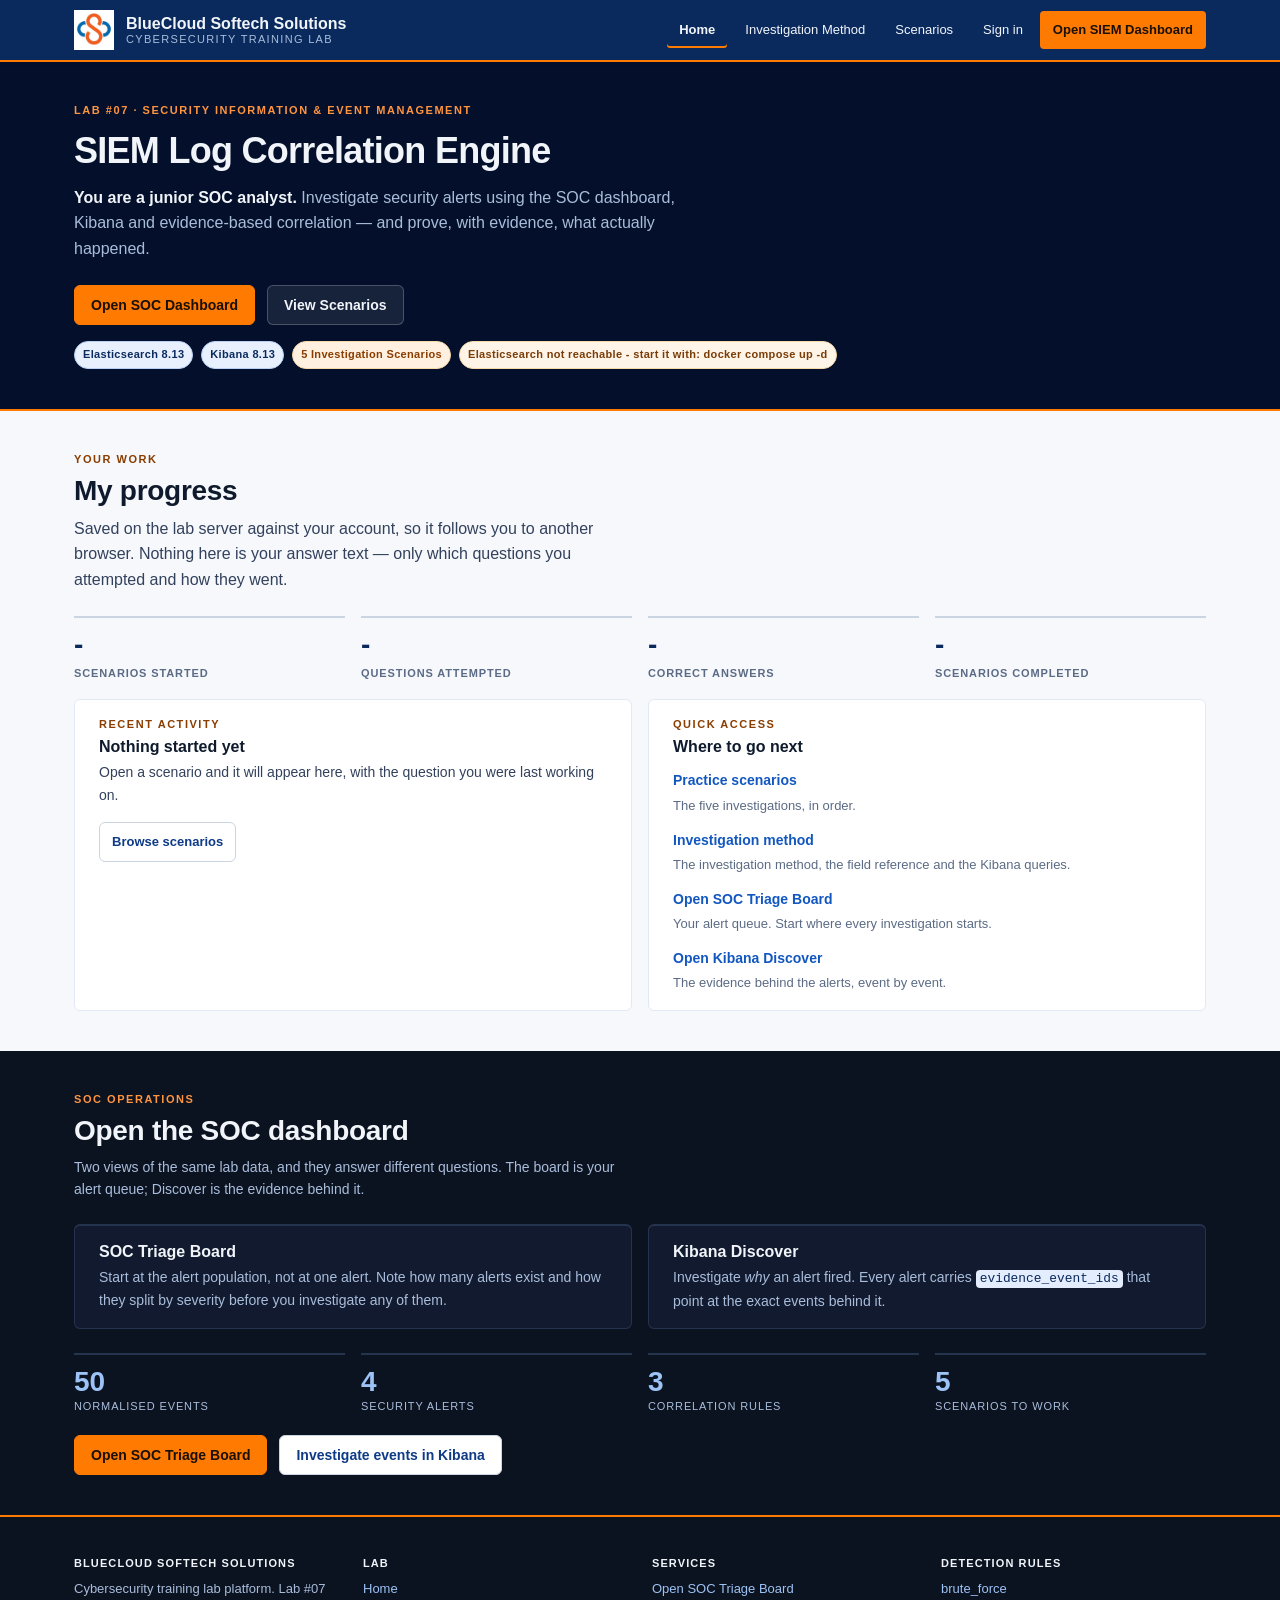
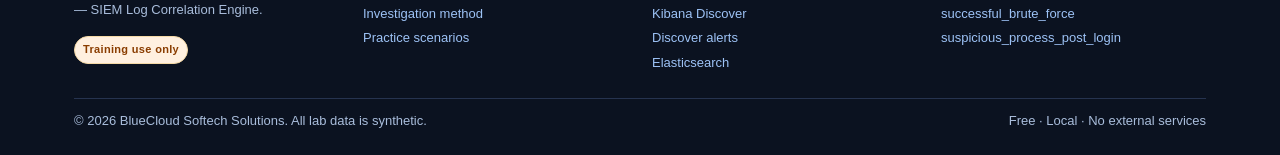
==== commit dec01aea: "Prepare SIEM lab for shared server deployment" ====
--- a/training/index.html
+++ b/training/index.html
@@ -20,48 +20,37 @@
       </div>
     </div>
     <nav class="site-nav" aria-label="Main">
-      <a href="index.html">Home</a>
-      <a href="instructions.html">How to Investigate</a>
-      <a href="#scenarios">Scenarios</a>
+      <a href="index.html" aria-current="page">Home</a>
+      <a href="instructions.html">Investigation Method</a>
+      <a href="scenarios.html">Scenarios</a>
+      <a href="login.html" data-auth-signin>Sign in</a>
+      <span class="nav-identity" data-auth-identity hidden>Signed in</span>
+      <a href="#" class="nav-signout" data-auth-signout hidden>Sign out</a>
       <a href="#" class="nav-cta" data-kibana-dash>Open SIEM Dashboard</a>
     </nav>
   </div>
 </header>
 
-<!-- ====================================================== 1. LAB MISSION -->
+<!-- ==================================================== 1. LAB MISSION -->
 <section class="hero">
   <div class="wrap">
     <span class="eyebrow">Lab #07 &middot; Security Information &amp; Event Management</span>
     <h1>SIEM Log Correlation Engine</h1>
     <p class="lede role-line">
-      <strong>You are a junior SOC analyst.</strong> Your job is to investigate suspicious activity
-      using security alerts and the logs behind them &mdash; and to prove, with evidence, what
+      <strong>You are a junior SOC analyst.</strong> Investigate security alerts using the SOC
+      dashboard, Kibana and evidence-based correlation &mdash; and prove, with evidence, what
       actually happened.
     </p>
 
-    <div class="panel">
-      <span class="panel-title">In this lab you will</span>
-      <ol class="tick-list">
-        <li>Find a security alert</li>
-        <li>Understand why it fired</li>
-        <li>Investigate the underlying events</li>
-        <li>Correlate evidence from different sources</li>
-        <li>Determine what happened</li>
-        <li>Write a concise SOC finding</li>
-      </ol>
-    </div>
-
     <div class="hero-actions">
-      <a class="btn btn-primary" href="scenarios/scenario-1-brute-force.html">Start Investigation</a>
-      <a class="btn btn-ghost" data-kibana-dash>Open SOC Dashboard</a>
-      <a class="btn btn-ghost" data-kibana-link>Investigate events in Kibana</a>
+      <a class="btn btn-primary" data-kibana-dash>Open SOC Dashboard</a>
+      <a class="btn btn-ghost" href="scenarios.html">View Scenarios</a>
     </div>
 
     <div class="hero-meta">
       <span class="chip chip-blue">Elasticsearch 8.13</span>
       <span class="chip chip-blue">Kibana 8.13</span>
       <span class="chip chip-orange">5 Investigation Scenarios</span>
-      <span class="chip chip-blue" id="progress-summary" data-total="5">0 / 5 scenarios completed</span>
       <span class="chip chip-light" data-es-status>Checking Elasticsearch...</span>
     </div>
   </div>
@@ -69,419 +58,121 @@
 
 <main id="main">
 
-  <!-- ==================================================== 2. SIEM BASICS -->
-  <section class="section">
+  <!-- ================================================== 2. YOUR PROGRESS -->
+  <section class="section" id="my-progress">
     <div class="wrap">
       <div class="section-head">
-        <span class="kicker">SIEM basics</span>
-        <h2>Four words you need before you start</h2>
-        <p>This is the whole theory for today. Everything else you learn by doing.</p>
-      </div>
-      <div class="grid grid-2 basics">
-
-        <div class="card basic">
-          <span class="basic-tag">01</span>
-          <h3>What is a security event?</h3>
-          <p>One recorded security activity. This lab stores each one as a
-          <code>normalized-events-*</code> document.</p>
-          <p class="example">For example: <em>SSH login failed for user dpatel</em>. That is a
-          single event.</p>
-          <p class="mb0 rule-line">One event = one observed activity.</p>
-        </div>
-
-        <div class="card basic">
-          <span class="basic-tag">02</span>
-          <h3>What is an alert?</h3>
-          <p>An alert is created when the SIEM detects a suspicious <em>pattern</em> across
-          events &mdash; not from any single event.</p>
-          <p class="example">For example: several failed logins from the same source IP in a
-          short window raises a <strong>brute force</strong> alert.</p>
-          <p class="mb0 rule-line">Alert = a pattern the SIEM decided was worth your attention.</p>
-        </div>
-
-        <div class="card basic">
-          <span class="basic-tag">03</span>
-          <h3>What is correlation?</h3>
-          <p>Correlation means connecting several related events to see the bigger security
-          story that no single event shows.</p>
-          <p class="example">For example: a run of failed logins
-          <strong>plus</strong> a later successful login from the same address suggests the
-          attack worked.</p>
-          <p class="mb0 rule-line">Events in sequence tell a story. One event alone does not.</p>
-        </div>
-
-        <div class="card basic">
-          <span class="basic-tag">04</span>
-          <h3>What is the SOC Triage Board vs Discover?</h3>
-          <p>Two views of the same lab data, and they answer different questions.</p>
-          <p class="example"><strong>SOC Triage Board</strong> tells you <em>what</em> was
-          detected. <strong>Kibana Discover</strong> lets you investigate <em>why</em> it was
-          detected, event by event.</p>
-          <p class="mb0 rule-line">Board = your alert queue. Discover = the evidence behind it.</p>
-        </div>
-
+        <span class="kicker">Your work</span>
+        <h2>My progress</h2>
+        <p class="lede">Saved on the lab server against your account, so it follows you to
+        another browser. Nothing here is your answer text &mdash; only which questions you
+        attempted and how they went.</p>
+      </div>
+
+      <div class="stat-row" role="group" aria-label="My totals">
+        <div class="stat-tile">
+          <span class="stat-value" id="my-started">-</span>
+          <span class="stat-label">Scenarios started</span>
+        </div>
+        <div class="stat-tile">
+          <span class="stat-value" id="my-questions">-</span>
+          <span class="stat-label">Questions attempted</span>
+        </div>
+        <div class="stat-tile">
+          <span class="stat-value" id="my-correct">-</span>
+          <span class="stat-label">Correct answers</span>
+        </div>
+        <div class="stat-tile">
+          <span class="stat-value" id="my-completed">-</span>
+          <span class="stat-label">Scenarios completed</span>
+        </div>
+      </div>
+
+      <div class="grid grid-2 dashboard-split">
+        <div class="card" id="recent-activity">
+          <span class="kicker">Recent activity</span>
+          <h3 id="recent-title">Nothing started yet</h3>
+          <p id="recent-detail">Open a scenario and it will appear here, with the question you
+          were last working on.</p>
+          <p class="last-active" id="recent-activity-last" hidden></p>
+          <div class="hero-actions">
+            <a class="btn btn-blue btn-sm" id="recent-continue" href="scenarios.html"
+               hidden>Continue</a>
+            <a class="btn btn-outline btn-sm" href="scenarios.html">Browse scenarios</a>
+          </div>
+        </div>
+
+        <div class="card" id="quick-access">
+          <span class="kicker">Quick access</span>
+          <h3>Where to go next</h3>
+          <ul class="linklist">
+            <li>
+              <a href="scenarios.html">Practice scenarios</a>
+              <span>The five investigations, in order.</span>
+            </li>
+            <li>
+              <a href="instructions.html">Investigation method</a>
+              <span>The investigation method, the field reference and the Kibana queries.</span>
+            </li>
+            <li>
+              <a href="#" data-kibana-dash>Open SOC Triage Board</a>
+              <span>Your alert queue. Start where every investigation starts.</span>
+            </li>
+            <li>
+              <a href="#" data-kibana-link>Open Kibana Discover</a>
+              <span>The evidence behind the alerts, event by event.</span>
+            </li>
+          </ul>
+        </div>
       </div>
     </div>
   </section>
 
-  <!-- ================================================== 3. YOUR TWO TOOLS -->
-  <section class="section section-alt">
+  <!-- ================================================== 3. SOC OPERATIONS -->
+  <section class="section section-dark" id="soc-operations">
     <div class="wrap">
       <div class="section-head">
-        <span class="kicker">Your two investigation tools</span>
-        <h2>Start at the board, prove it in Discover</h2>
-        <p>You never need to explore Kibana's home screen. Read your scenario brief first,
-        then use these two to find and prove the evidence.</p>
-      </div>
-
-      <div class="grid grid-2 workflow">
-        <div class="card workflow-step">
-          <span class="step-num" aria-hidden="true">1</span>
-          <div class="step-body">
-            <span class="step-label">Your alert queue</span>
-            <h3>SOC Triage Board</h3>
-            <p>Find and prioritise the security alerts this SIEM raised. Once you have read
-            your scenario, come here to find the alert it is about.</p>
-            <p class="tool-answers">Tells you <strong>what was detected</strong>.</p>
-            <a class="btn btn-blue btn-sm" data-kibana-dash>Open SOC Triage Board</a>
-          </div>
-        </div>
-        <div class="card workflow-step">
-          <span class="step-num" aria-hidden="true">2</span>
-          <div class="step-body">
-            <span class="step-label">The evidence behind it</span>
-            <h3>Kibana Discover</h3>
-            <p>Inspect the individual events behind an alert &mdash; already pointed at the
-            <code>normalized-events-*</code> data view for you.</p>
-            <p class="tool-answers">Lets you investigate <strong>why it was detected</strong>.</p>
-            <a class="btn btn-outline btn-sm" data-kibana-link>Open Kibana Discover</a>
-          </div>
-        </div>
-      </div>
-    </div>
-  </section>
-
-  <!-- ============================================== 4. ALERT TO EVIDENCE -->
-  <section class="section">
-    <div class="wrap">
-      <div class="section-head">
-        <span class="kicker">The core idea of this lab</span>
-        <h2>How an alert connects to the evidence</h2>
-        <p>The alert tells you what the SIEM detected. The underlying events let you prove what
-        happened. That link is the whole job.</p>
-      </div>
-      <div class="grid grid-2 chain-wrap">
-        <ol class="chain">
-          <li class="chain-step"><span class="n" aria-hidden="true">1</span>
-            <div><strong>Security alert</strong><br><span class="muted">Raised by a correlation
-            rule. Gives you a rule name, a severity, a <code>reasoning</code> sentence and a
-            window.</span></div></li>
-          <li class="chain-step"><span class="n" aria-hidden="true">2</span>
-            <div><strong>Evidence event IDs</strong><br><span class="muted">The alert's
-            <code>evidence_event_ids</code> field lists the exact event documents it was built
-            from.</span></div></li>
-          <li class="chain-step"><span class="n" aria-hidden="true">3</span>
-            <div><strong>Normalized events</strong><br><span class="muted">Look those IDs up in
-            Discover to read the real events, and widen the time range to see the surrounding
-            activity.</span></div></li>
-          <li class="chain-step"><span class="n" aria-hidden="true">4</span>
-            <div><strong>Raw source evidence</strong><br><span class="muted">Each event keeps
-            its untouched <code>raw_event</code> log line, so you can check the SIEM did not
-            misread it.</span></div></li>
-          <li class="chain-step"><span class="n" aria-hidden="true">5</span>
-            <div><strong>SOC finding</strong><br><span class="muted">Write what the evidence
-            supports: activity, target, origin, volume, window, outcome and impact.</span></div></li>
-        </ol>
-
-        <div class="callout callout-crit" style="align-self:start">
-          <span class="callout-title">The alert is a claim, not proof</span>
-          <p>An alert says the SIEM <em>detected</em> a pattern. It is your job to open the
-          events and confirm it. If the numbers in the alert do not match what you find in
-          Discover, trust the events and say so.</p>
-        </div>
-      </div>
-    </div>
-  </section>
-
-  <!-- ===================================================== 5. LAB OBJECTIVE -->
-  <section class="section section-dark">
-    <div class="wrap">
-      <div class="section-head">
-        <span class="kicker">Lab Objective</span>
-        <h2>Work the alert queue like a SOC analyst</h2>
-      </div>
+        <span class="kicker">SOC operations</span>
+        <h2>Open the SOC dashboard</h2>
+        <p>Two views of the same lab data, and they answer different questions. The board is
+        your alert queue; Discover is the evidence behind it.</p>
+      </div>
+
       <div class="grid grid-2">
         <div class="card card-accent">
-          <h3>What this lab is</h3>
-          <p>
-            A complete SIEM pipeline is running locally: raw authentication, endpoint and
-            firewall logs are parsed into a single schema, stored in Elasticsearch, and
-            correlated by three detection rules. The result is a SOC Triage Board of
-            alerts, each one carrying the evidence that produced it.
-          </p>
+          <h3>SOC Triage Board</h3>
+          <p class="mb0">Start at the alert population, not at one alert. Note how many alerts
+          exist and how they split by severity before you investigate any of them.</p>
         </div>
         <div class="card card-accent-orange">
-          <h3>What you will do</h3>
-          <p>
-            Pick a scenario, read the incident brief, then investigate inside Kibana.
-            For every alert you must establish the source IP, the user, the host, the
-            timeline, and the raw events involved &mdash; and then state a security
-            finding the evidence actually supports.
-          </p>
-        </div>
-      </div>
-      <div class="grid grid-4" style="margin-top:1.1rem">
-        <div class="card stat"><div class="n">50</div><div class="l">Normalized events</div></div>
-        <div class="card stat"><div class="n">3</div><div class="l">Correlation rules</div></div>
-        <div class="card stat"><div class="n">4</div><div class class="l">Alerts raised</div></div>
-        <div class="card stat"><div class="n">5</div><div class="l">Scenarios</div></div>
-      </div>
-      <div class="grid grid-2" style="margin-top:1.1rem">
-        <div class="card">
-          <h3>Where the evidence lives</h3>
-          <ul class="toc">
-            <li><a data-kibana-alerts>security-alerts-* &mdash; correlation results (open in Discover)</a></li>
-            <li><a data-kibana-link>normalized-events-* &mdash; parsed events (open in Discover)</a></li>
-            <li><code>raw_event</code> &mdash; the original untouched log line on every event</li>
-          </ul>
-        </div>
-        <div class="card">
-          <h3>The three detection rules</h3>
-          <ul class="toc">
-            <li><strong>brute_force</strong> &mdash; &ge;5 failed logons, one source IP, 5 minutes &rarr; high</li>
-            <li><strong>successful_brute_force</strong> &mdash; burst plus a success &rarr; critical</li>
-            <li><strong>suspicious_process_post_login</strong> &mdash; login then risky process within 2 minutes &rarr; high</li>
-          </ul>
-        </div>
-      </div>
-    </div>
-  </section>
-
-  <!-- ============================================= 6. WHAT YOU WILL LEARN -->
-  <section class="section">
-    <div class="wrap">
-      <div class="section-head">
-        <span class="kicker">Learning Outcomes</span>
-        <h2>What you will learn</h2>
-      </div>
-      <div class="grid grid-3">
-        <div class="card">
-          <h3>Read a SIEM alert</h3>
-          <p>Interpret <code>rule_name</code>, <code>severity</code>, <code>src_ip</code>, <code>user</code>, <code>host</code>, <code>first_seen</code>/<code>last_seen</code> and the alert reasoning.</p>
-        </div>
-        <div class="card">
-          <h3>Follow the evidence</h3>
-          <p>Use <code>evidence_event_ids</code> to jump from an alert to the exact normalized events that triggered it, then to the untouched raw log line.</p>
-        </div>
-        <div class="card">
-          <h3>Correlate a sequence</h3>
-          <p>Reconstruct an attack timeline across event types: failed logon, successful logon, process creation, privilege escalation, and firewall blocks.</p>
-        </div>
-        <div class="card">
-          <h3>Distinguish signal from noise</h3>
-          <p>Explain why some suspicious-looking activity correctly produced <em>no</em> alert. Triage is judgement, not just filtering.</p>
-        </div>
-        <div class="card">
-          <h3>Understand detection rules</h3>
-          <p>See how a threshold rule works: brute force, successful brute force, and suspicious post-login execution &mdash; including their tuning parameters.</p>
-        </div>
-        <div class="card">
-          <h3>Write a security finding</h3>
-          <p>State what happened, when, to which host and account, why the SIEM alerted, and what the evidence proves &mdash; in plain language an incident responder can act on.</p>
-        </div>
-      </div>
-    </div>
-  </section>
-
-  <!-- ==================================================== 7. WALKTHROUGH -->
-  <section class="section section-alt">
-    <div class="wrap">
-      <div class="section-head">
-        <span class="kicker">First time here?</span>
-        <h2>Your first investigation, end to end</h2>
-        <p>Eight steps. This is the whole method, and every scenario reuses it. Start on the
-        scenario page &mdash; it is your brief, and it tells you what to investigate.</p>
-      </div>
-      <div class="grid grid-2">
-        <ol class="steps">
-          <li><strong>Find the alert</strong>Open the SOC Triage Board and match an alert to your brief.</li>
-          <li><strong>Read it</strong>Note the severity, rule name, <code>reasoning</code> and <code>evidence_event_ids</code>.</li>
-          <li><strong>Open Discover</strong>Switch to the <code>normalized-events-*</code> data view.</li>
-          <li><strong>Pull the evidence</strong>Find the events the alert references, by <code>_id</code> or by source IP and host.</li>
-        </ol>
-        <ol class="steps steps-5">
-          <li><strong>Widen the time range</strong>If the sequence looks cut off, widen the time picker.</li>
-          <li><strong>Correlate</strong>Check what else touched that host or user, including the firewall records.</li>
-          <li><strong>Answer the questions</strong>Type what you found, with the record that proves it.</li>
-          <li><strong>Write the finding</strong>State the security conclusion the evidence supports.</li>
-        </ol>
-      </div>
+          <h3>Kibana Discover</h3>
+          <p class="mb0">Investigate <em>why</em> an alert fired. Every alert carries
+          <code>evidence_event_ids</code> that point at the exact events behind it.</p>
+        </div>
+      </div>
+
+      <div class="grid grid-4 soc-stats">
+        <div class="card stat">
+          <div class="n">50</div>
+          <div class="l">Normalised events</div>
+        </div>
+        <div class="card stat">
+          <div class="n">4</div>
+          <div class="l">Security alerts</div>
+        </div>
+        <div class="card stat">
+          <div class="n">3</div>
+          <div class="l">Correlation rules</div>
+        </div>
+        <div class="card stat">
+          <div class="n">5</div>
+          <div class="l">Scenarios to work</div>
+        </div>
+      </div>
+
       <div class="hero-actions" style="margin-top:1.2rem">
         <a class="btn btn-primary" data-kibana-dash>Open SOC Triage Board</a>
-        <a class="btn btn-outline" href="instructions.html">Read the full investigation guide</a>
-      </div>
-    </div>
-  </section>
-
-  <!-- ==================================================== 8. SCENARIOS -->
-  <section class="section" id="scenarios">
-    <div class="wrap">
-      <div class="section-head">
-        <span class="kicker">Practice Scenarios</span>
-        <h2>Five practical investigations</h2>
-        <p class="lede">
-          Work them in order. Each builds on the detection logic and evidence vocabulary of
-          the one before it. Your answers must be supported by data you find in the SIEM.
-        </p>
-      </div>
-
-      <div class="grid grid-3">
-
-        <article class="card card-accent scenario-card">
-          <div class="card-top">
-            <span class="num">Scenario 01</span>
-            <span class="diff diff-easy">Easy</span>
-          </div>
-          <h3>Brute Force Investigation</h3>
-          <p class="desc">
-            A burst of failed SSH logons against the web server. Establish the source IP,
-            the accounts attacked, the exact time window, and the corroborating firewall
-            evidence.
-          </p>
-          <div class="foot">
-            <span class="chip chip-light">Rule: brute_force</span>
-            <a class="btn btn-blue btn-sm" href="scenarios/scenario-1-brute-force.html">Start Investigation</a>
-          </div>
-        </article>
-
-        <article class="card card-accent-orange scenario-card">
-          <div class="card-top">
-            <span class="num">Scenario 02</span>
-            <span class="diff diff-medium">Medium</span>
-          </div>
-          <h3>Successful Login After Brute Force</h3>
-          <p class="desc">
-            The same failure pattern &mdash; but this time a login succeeded. Correlate the
-            failures to the success and explain why the severity escalated to critical.
-          </p>
-          <div class="foot">
-            <span class="chip chip-light">Rule: successful_brute_force</span>
-            <a class="btn btn-blue btn-sm" href="scenarios/scenario-2-successful-brute-force.html">Start Investigation</a>
-          </div>
-        </article>
-
-        <article class="card card-accent scenario-card">
-          <div class="card-top">
-            <span class="num">Scenario 03</span>
-            <span class="diff diff-medium">Medium</span>
-          </div>
-          <h3>Suspicious Post-Login Process Execution</h3>
-          <p class="desc">
-            A Windows account authenticated, then launched a command shell seconds later.
-            Measure the gap, read the command line, and explain why it is dangerous.
-          </p>
-          <div class="foot">
-            <span class="chip chip-light">Rule: suspicious_process_post_login</span>
-            <a class="btn btn-blue btn-sm" href="scenarios/scenario-3-post-login-execution.html">Start Investigation</a>
-          </div>
-        </article>
-
-        <article class="card card-accent-orange scenario-card">
-          <div class="card-top">
-            <span class="num">Scenario 04</span>
-            <span class="diff diff-hard">Hard</span>
-          </div>
-          <h3>Linux Privilege Escalation &amp; Reverse Shell</h3>
-          <p class="desc">
-            A Linux account logged in over SSH, then used sudo to start an interactive
-            root shell. Separate this from the legitimate sudo activity on the same host.
-          </p>
-          <div class="foot">
-            <span class="chip chip-light">Event: privilege_escalation</span>
-            <a class="btn btn-blue btn-sm" href="scenarios/scenario-4-linux-privilege-escalation.html">Start Investigation</a>
-          </div>
-        </article>
-
-        <article class="card card-accent scenario-card">
-          <div class="card-top">
-            <span class="num">Scenario 05</span>
-            <span class="diff diff-hard">Hard</span>
-          </div>
-          <h3>Multi-Event SOC Investigation</h3>
-          <p class="desc">
-            The full incident. Build the complete timeline across every host, rank the
-            findings by severity, and write the incident conclusion a SOC would escalate.
-          </p>
-          <div class="foot">
-            <span class="chip chip-light">All rules</span>
-            <a class="btn btn-blue btn-sm" href="scenarios/scenario-5-multi-event-soc-investigation.html">Start Investigation</a>
-          </div>
-        </article>
-
-        <article class="card scenario-card" style="border-top:3px solid var(--text-muted)">
-          <div class="card-top"><span class="num">Reference</span></div>
-          <h3>How to investigate</h3>
-          <p class="desc">
-            The nine points every investigation must answer, the Kibana queries that get you
-            there, and the field reference for the SIEM schema.
-          </p>
-          <div class="foot">
-            <span class="chip chip-light">Student guide</span>
-            <a class="btn btn-outline btn-sm" href="instructions.html">Read the guide</a>
-          </div>
-        </article>
-
-      </div>
-    </div>
-  </section>
-
-  <!-- ============================================== 9. BASIC INSTRUCTIONS -->
-  <section class="section section-alt">
-    <div class="wrap">
-      <div class="section-head">
-        <span class="kicker">Basic Instructions</span>
-        <h2>How to run the lab</h2>
-      </div>
-      <div class="grid grid-2">
-        <div class="card">
-          <h3>Your task is not to guess</h3>
-          <p>
-            Do not answer from the scenario title. Every answer you give must be something
-            you <em>found</em> in the SIEM &mdash; an alert field, a timestamp, a source IP,
-            a username, a host, an event type, or a raw log line. If you cannot point to
-            the record that proves it, the answer is not finished.
-          </p>
-          <div class="callout callout-warn">
-            <span class="callout-title">The SIEM dashboard is your only evidence source</span>
-            <p class="mb0">Every number in the answer key exists in Kibana right now. If a question asks for a count, a time, or an IP, find it there.</p>
-          </div>
-        </div>
-        <div class="card">
-          <h3>The student workflow</h3>
-          <ol class="steps">
-            <li><strong>Read this page</strong>Know the four basics and your two tools.</li>
-            <li><strong>Open the SOC Triage Board</strong>See the alert population.</li>
-            <li><strong>Pick a scenario</strong>Read the incident brief.</li>
-            <li><strong>Investigate in Discover</strong>Pull the alert's evidence events.</li>
-            <li><strong>Answer the questions</strong>One finding at a time.</li>
-            <li><strong>Check, then write the finding</strong>What the data proves.</li>
-          </ol>
-        </div>
-      </div>
-
-      <div class="grid grid-3" style="margin-top:1.1rem">
-        <div class="card">
-          <h3>1. Open the Triage Board</h3>
-          <p class="mb0">Start at the alert population. Note how many alerts exist and their severities before you look at any one of them.</p>
-        </div>
-        <div class="card">
-          <h3>2. Follow the evidence</h3>
-          <p class="mb0">Every alert has <code>evidence_event_ids</code>. Use it to reach the exact events, then read <code>raw_event</code> for the original line.</p>
-        </div>
-        <div class="card">
-          <h3>3. Write the finding</h3>
-          <p class="mb0">Close with what happened, when, where, who, why the SIEM alerted, and what the evidence proves.</p>
-        </div>
+        <a class="btn btn-outline" data-kibana-link>Investigate events in Kibana</a>
       </div>
     </div>
   </section>
@@ -499,25 +190,26 @@
       <div>
         <h4>Lab</h4>
         <ul>
-          <li><a href="instructions.html">How to investigate</a></li>
-          <li><a href="#scenarios">Practice scenarios</a></li>
-          <li><a data-kibana-dash>Open SOC Triage Board</a></li>
+          <li><a href="index.html">Home</a></li>
+          <li><a href="instructions.html">Investigation method</a></li>
+          <li><a href="scenarios.html">Practice scenarios</a></li>
         </ul>
       </div>
       <div>
         <h4>Services</h4>
         <ul>
+          <li><a data-kibana-dash>Open SOC Triage Board</a></li>
           <li><a data-kibana-link>Kibana Discover</a></li>
           <li><a data-kibana-alerts>Discover alerts</a></li>
           <li><a data-es-link>Elasticsearch</a></li>
         </ul>
       </div>
       <div>
-        <h4>Rules in this lab</h4>
+        <h4>Detection rules</h4>
         <ul>
-          <li>brute_force</li>
-          <li>successful_brute_force</li>
-          <li>suspicious_process_post_login</li>
+          <li><a href="instructions.html">brute_force</a></li>
+          <li><a href="instructions.html">successful_brute_force</a></li>
+          <li><a href="instructions.html">suspicious_process_post_login</a></li>
         </ul>
       </div>
     </div>
@@ -529,33 +221,7 @@
 </footer>
 
 <script src="assets/js/lab.js"></script>
-<script>
-  /* Single source of truth for the lab endpoints, so each URL lives only here.
-     data-kibana-dash  -> the SOC Triage Board, the student's alert queue
-     data-kibana-link  -> Discover, already pointed at normalized-events-*
-     data-kibana-alerts-> Discover, already pointed at security-alerts-*
-     data-es-link      -> the Elasticsearch API
-     Students are never sent to Kibana's generic home screen. */
-  (function () {
-    var ES = "http://localhost:9200";
-    var KIBANA = "http://localhost:5601";
-    var DASH = KIBANA + "/app/dashboards#/view/siem-soc-triage-board";
-    function discover(dataViewId) {
-      return KIBANA + "/app/discover#/?_g=(time:(from:now-24h,to:now))" +
-             "&_a=(dataSource:(dataViewId:'" + dataViewId + "',type:dataView))";
-    }
-    var EVENTS = discover("siem-normalized-events");
-    var ALERTS = discover("siem-security-alerts");
-    function wire(selector, url) {
-      document.querySelectorAll(selector).forEach(function (el) {
-        el.href = url; el.target = "_blank"; el.rel = "noopener";
-      });
-    }
-    wire("[data-kibana-dash]", DASH);
-    wire("[data-kibana-link]", EVENTS);
-    wire("[data-kibana-alerts]", ALERTS);
-    wire("[data-es-link]", ES);
-  })();
-</script>
+<script src="assets/js/auth.js"></script>
+<script src="assets/js/student-progress.js"></script>
 </body>
 </html>
--- a/training/assets/css/bluecloud.css
+++ b/training/assets/css/bluecloud.css
@@ -1,770 +1,906 @@
 /* ==========================================================================
    BlueCloud Softech Solutions - Cybersecurity Training Lab
    SIEM Log Correlation Engine - shared stylesheet
-   Lightweight, dependency-free. Drop-in replaceable logo slot documented below.
+
+   DESIGN SYSTEM
+   Every colour, space, size, radius and shadow is declared once in the token
+   block below and referenced with var() everywhere else. There are no raw
+   colour literals outside :root, so a colour change is a one-line change.
+
+   Order of this file:
+     1. tokens          7. callouts        13. auth screens
+     2. reset / base    8. facts           14. home dashboard
+     3. typography      9. questions       15. scenarios page
+     4. layout          10. hints           16. admin dashboard
+     5. header / nav   11. utilities       17. responsive
+     6. buttons/chips  12. footer          18. print
    ========================================================================== */
 
+/* ------------------------------------------------------------------ 1. tokens */
 :root {
-  /* Brand - blue primary */
-  --bc-navy-900: #04102b;
-  --bc-navy-800: #071a3a;
-  --bc-blue-800: #0a2a5e;
-  --bc-blue-700: #0e3a86;
-  --bc-blue-600: #1257c0;
-  --bc-blue-500: #1c74e8;
-  --bc-blue-100: #e3edfd;
-
-  /* Brand - orange accent */
-  --bc-orange-600: #d96300;
-  --bc-orange-500: #ff7a00;
-  --bc-orange-400: #ff9440;
-  --bc-orange-100: #fff0e0;
-
-  /* Security dark neutrals */
-  --ink-900: #0b1220;
-  --ink-800: #111a2e;
-  --ink-700: #1b2740;
-  --ink-600: #26334f;
+  /* Spacing. Six steps, and nothing else. */
+  --s-1: 4px;
+  --s-2: 8px;
+  --s-3: 12px;
+  --s-4: 16px;
+  --s-5: 24px;
+  --s-6: 40px;
+
+  /* Type. Seven steps, and nothing else. */
+  --fs-xs: 11px;
+  --fs-sm: 13px;
+  --fs-base: 14px;
+  --fs-md: 16px;
+  --fs-lg: 20px;
+  --fs-xl: 28px;
+  --fs-2xl: 36px;
+  --lh-tight: 1.25;
+  --lh-snug: 1.45;
+  --lh-body: 1.6;
+
+  /* Surfaces */
+  --surface-page: #f6f8fc;
+  --surface-1: #ffffff;
+  --surface-2: #f1f5fb;
+  --surface-inverse: #0b1220;
+  --surface-inverse-2: #111a2e;
+
+  /* Borders */
+  --border-subtle: #e2e8f4;
+  --border-default: #cbd5e1;
+  --border-inverse: #26334f;
+
+  /* Brand */
+  --brand-navy: #0a2a5e;
+  --brand-navy-deep: #04102b;
+  --brand-blue: #1257c0;
+  --brand-blue-hover: #0e3a86;
+  --brand-orange: #ff7a00;
+  --brand-orange-deep: #d96300;
+  /* Orange used as *text* on a light surface. #d96300 only reaches 3.4:1 on
+     white, so any orange label on a light background uses this instead. The
+     brief orange stays for fills, rules and borders, where contrast does not
+     apply. */
+  --brand-orange-ink: #8a3d00;
+  /* Supporting brand tints. Derived, not independent colours. */
+  --brand-blue-tint: #e3edfd;
+  --brand-blue-bright: #9dc2f5;
+  --brand-orange-tint: #fff0e0;
+  --brand-orange-bright: #ff9440;
 
   /* Text */
   --text-strong: #0f1b2d;
   --text-body: #33415c;
-  --text-muted: #64748b;
-  --text-invert: #f1f5f9;
-  --text-invert-muted: #a9bddb;
-
-  /* Status */
-  --ok-500: #16a34a;
-  --warn-500: #d97706;
-  --crit-500: #dc2626;
-  --high-500: #ea580c;
-  --info-500: var(--bc-blue-600);
-
-  --radius-sm: 6px;
-  --radius: 10px;
-  --radius-lg: 16px;
-  --shadow-sm: 0 1px 2px rgba(4, 16, 43, 0.08);
-  --shadow: 0 4px 16px rgba(4, 16, 43, 0.10);
-  --shadow-lg: 0 16px 40px rgba(4, 16, 43, 0.18);
-  --ring: 0 0 0 3px rgba(28, 116, 232, 0.35);
+  --text-muted: #5b6b85;
+  --text-inverse: #f1f5f9;
+  --text-inverse-muted: #a9bddb;
+  /* Text laid on a filled brand-orange control. */
+  --text-on-brand: #1a1005;
+
+  /* State. Four levels, and the tints that go with them. */
+  --state-critical: #b91c1c;
+  --state-high: #c2410c;
+  --state-medium: #a16207;
+  --state-ok: #15803d;
+  --state-info: var(--brand-blue);
+  --state-critical-bg: #fdecec;
+  --state-high-bg: #fff4e8;
+  --state-medium-bg: #fdf5d8;
+  --state-ok-bg: #e9f7ef;
+  --state-info-bg: #e8f0fd;
+  --state-critical-border: #f3c4c4;
+  --state-high-border: #f5d9a6;
+  --state-medium-border: #ecd9a0;
+  --state-ok-border: #b9e2c9;
+  --state-info-border: #b9d0f4;
+  --state-critical-ink: #7d1616;
+  --state-high-ink: #7a3c07;
+  --state-medium-ink: #6b4a05;
+  --state-ok-ink: #14532d;
+
+  /* Translucent overlays, only ever used on a dark surface. */
+  --overlay-weak: rgba(255, 255, 255, 0.08);
+  --overlay: rgba(255, 255, 255, 0.16);
+  --overlay-line: rgba(255, 255, 255, 0.22);
+  --focus-ring: rgba(18, 87, 192, 0.40);
+
+  /* Elevation. One level, for the sticky header and true overlays only.
+     Normal content is separated by borders and whitespace, not by shadow. */
+  --shadow: 0 1px 3px rgba(4, 16, 43, 0.12);
+  --shadow-overlay: 0 12px 32px rgba(4, 16, 43, 0.22);
+
+  /* Shape */
+  --radius-sm: 4px;
+  --radius: 6px;
+  --pill: 999px;
+
+  /* Layout. The container grew from 1180px only as far as the scenario pages
+     needed: a 1440px viewport now uses ~82% of its width instead of ~60%, while
+     a wider box would stretch the answer fields past a useful size. */
   --maxw: 1180px;
+  --measure: 72ch;
+
+  --sans: "Segoe UI", Roboto, "Helvetica Neue", Arial, sans-serif;
   --mono: "Cascadia Code", "Consolas", "SF Mono", "Roboto Mono", monospace;
 }
 
+/* ------------------------------------------------------------ 2. reset / base */
 * { box-sizing: border-box; }
+
+/* The browser's default `[hidden] { display: none }` is a type-level rule, so
+   any class here that sets `display` beats it: `.btn { display: inline-flex }`
+   does exactly that, so an element carrying `hidden` still rendered. This is
+   enforced once for everything, present and future. Must stay line-start
+   anchored with !important - a test asserts both. */
+[hidden] { display: none !important; }
 
 html { scroll-behavior: smooth; }
 
 body {
   margin: 0;
-  font-family: "Segoe UI", Roboto, "Helvetica Neue", Arial, sans-serif;
+  font-family: var(--sans);
+  font-size: var(--fs-base);
+  line-height: var(--lh-body);
   color: var(--text-body);
-  background: #f4f7fc;
-  line-height: 1.65;
+  background: var(--surface-page);
   -webkit-font-smoothing: antialiased;
 }
 
-a { color: var(--bc-blue-600); text-decoration: none; }
+a { color: var(--brand-blue); text-decoration: none; }
 a:hover { text-decoration: underline; }
 
-h1, h2, h3, h4 { color: var(--text-strong); line-height: 1.25; margin: 0 0 0.5em; font-weight: 650; }
-h1 { font-size: clamp(1.85rem, 3.6vw, 2.9rem); letter-spacing: -0.02em; }
-h2 { font-size: clamp(1.35rem, 2.2vw, 1.85rem); }
-h3 { font-size: 1.15rem; }
-p { margin: 0 0 1rem; }
-
-code, kbd, .mono { font-family: var(--mono); font-size: 0.9em; }
-
+/* Keyboard focus stays visible on every interactive element. */
+:focus-visible { outline: 2px solid var(--brand-blue); outline-offset: 2px; }
+
+.skip-link {
+  position: absolute; left: -9999px; top: 0; z-index: 100;
+  background: var(--brand-orange); color: var(--text-on-brand);
+  padding: var(--s-2) var(--s-4); border-radius: var(--radius-sm);
+  font-weight: 650;
+}
+.skip-link:focus { left: var(--s-2); top: var(--s-2); }
+
+/* ---------------------------------------------------------------- 3. type */
+h1, h2, h3, h4 {
+  color: var(--text-strong);
+  line-height: var(--lh-tight);
+  font-weight: 650;
+  margin: 0 0 var(--s-2);
+}
+h1 { font-size: var(--fs-2xl); letter-spacing: -0.02em; }
+h2 { font-size: var(--fs-xl); letter-spacing: -0.01em; }
+h3 { font-size: var(--fs-md); }
+h4 { font-size: var(--fs-base); }
+p { margin: 0 0 var(--s-4); }
+
+/* Long-form prose stops at a readable measure. The measure is applied to the
+   text, not to the box: a step or a callout is a component and fills the column
+   like every other block, so one right edge runs down the page. Blocks that
+   must span the column opt out with .measure-none. */
+p, .section-head, .callout p, .desc, .lede, .qtext, .linklist span { max-width: var(--measure); }
+
+code, kbd { font-family: var(--mono); font-size: 0.92em; }
 code {
-  background: var(--bc-blue-100);
-  color: var(--bc-blue-800);
-  padding: 0.1em 0.4em;
+  background: var(--brand-blue-tint);
+  color: var(--brand-navy);
+  padding: 0.1em var(--s-1);
   border-radius: var(--radius-sm);
   word-break: break-word;
 }
-
 pre {
-  background: var(--ink-900);
-  color: #d7e3f4;
-  padding: 1rem 1.15rem;
+  background: var(--surface-inverse);
+  color: var(--text-inverse);
+  padding: var(--s-4);
   border-radius: var(--radius);
   overflow-x: auto;
-  border-left: 4px solid var(--bc-orange-500);
+  border-left: 3px solid var(--brand-orange);
+  max-width: 100%;
 }
 pre code { background: none; color: inherit; padding: 0; }
 
-.wrap { width: 100%; max-width: var(--maxw); margin: 0 auto; padding: 0 1.25rem; }
-.narrow { max-width: 860px; }
-
-/* ---------------------------------------------------------------- header */
+/* An inline section label. Orange is reserved for this and for the primary
+   action, so a kicker reads as orientation rather than decoration. */
+.kicker {
+  display: block;
+  font-size: var(--fs-xs);
+  font-weight: 700;
+  letter-spacing: 0.14em;
+  text-transform: uppercase;
+  color: var(--brand-orange-ink);
+  margin-bottom: var(--s-1);
+}
+
+.lede { font-size: var(--fs-md); color: var(--text-body); margin-bottom: 0; }
+
+/* ------------------------------------------------------------- 4. layout */
+.wrap { width: 100%; max-width: var(--maxw); margin: 0 auto; padding: 0 var(--s-5); }
+
+.section { padding: var(--s-6) 0; }
+.section-alt { background: var(--surface-2); border-top: 1px solid var(--border-subtle); }
+.section-dark { background: var(--surface-inverse); color: var(--text-inverse-muted); }
+.section-dark h1, .section-dark h2, .section-dark h3, .section-dark h4 { color: var(--text-inverse); }
+.section-dark .kicker { color: var(--brand-orange-bright); }
+/* :not(.btn) matters. `.section-dark a` is more specific than `.btn-primary`,
+   so without it the light-blue link colour was painted onto a filled orange
+   button and measured 1.43:1. */
+.section-dark a:not(.btn) { color: var(--brand-blue-bright); }
+
+.section-head { margin-bottom: var(--s-5); }
+.section-head h2 { margin-bottom: var(--s-2); }
+
+.grid { display: grid; gap: var(--s-4); }
+.grid-2 { grid-template-columns: repeat(auto-fit, minmax(280px, 1fr)); }
+.grid-3 { grid-template-columns: repeat(auto-fit, minmax(240px, 1fr)); }
+.grid-4 { grid-template-columns: repeat(auto-fit, minmax(200px, 1fr)); }
+
+.linkrow { display: flex; gap: var(--s-2); flex-wrap: wrap; align-items: center; }
+.hero-actions { display: flex; gap: var(--s-3); flex-wrap: wrap; }
+
+/* Two-column investigation workspace.
+   Desktop: the case brief and the question queue share the left track; the
+   evidence rail holds the right track and spans both rows so it can stay put
+   while the student scrolls the questions.
+   Below 1100px the same three areas stack in the order a student needs them:
+   the brief, then the evidence and hints, then the questions. The areas are
+   named rather than reordered with flex `order`, so the DOM order stays
+   readable and the two layouts cannot disagree. */
+.layout-split {
+  display: grid;
+  gap: var(--s-5);
+  grid-template-columns: minmax(0, 1fr);
+  grid-template-areas: "brief" "rail" "questions";
+  align-items: start;
+}
+.workspace-brief { grid-area: brief; }
+.workspace-questions { grid-area: questions; }
+.case-rail { grid-area: rail; }
+
+@media (min-width: 1100px) {
+  .layout-split {
+    /* roughly 65 / 35 */
+    grid-template-columns: minmax(0, 1.85fr) minmax(0, 1fr);
+    grid-template-areas: "brief rail" "questions rail";
+  }
+}
+
+/* Workspace sections are unboxed: a heading, a rule, and the content. */
+.ws-section { margin-bottom: var(--s-6); }
+.ws-head { margin-bottom: var(--s-4); }
+.ws-head h2 { font-size: var(--fs-lg); margin-bottom: 0; }
+.ws-head .kicker { margin-bottom: var(--s-1); }
+.ws-sub { margin-top: var(--s-5); }
+.ws-sub h3 { font-size: var(--fs-md); margin-bottom: var(--s-2); }
+
+/* The brief's own note ("What you know at the start") is a ruled note, not a
+   card. The workspace is one surface with a few divisions, not a stack of
+   boxes. Phase 2 kept the .card class for markup that had not been revisited;
+   Phase 3 replaced it with .ws-note so the class matches what it is. */
+.workspace-brief .ws-note {
+  background: none;
+  border: 0;
+  border-left: 2px solid var(--border-default);
+  border-radius: 0;
+  padding: var(--s-1) 0 var(--s-1) var(--s-4);
+  margin: 0 0 var(--s-3);
+}
+.workspace-brief .ws-note h3 { font-size: var(--fs-sm); color: var(--text-muted); }
+.workspace-brief .ws-note ul { margin: 0; padding-left: var(--s-4); }
+
+/* The evidence rail. Sticky on a desktop so the hints stay reachable while the
+   student works down the question queue. */
+.case-rail { min-width: 0; }
+@media (min-width: 1100px) {
+  .case-rail { position: sticky; top: 84px; max-height: calc(100vh - 104px); overflow-y: auto; }
+}
+.rail-block { margin-bottom: var(--s-5); }
+.rail-block:last-child { margin-bottom: 0; }
+.rail-title {
+  font-size: var(--fs-xs); font-weight: 700; letter-spacing: 0.12em;
+  text-transform: uppercase; color: var(--text-muted);
+  padding-bottom: var(--s-2); margin-bottom: var(--s-3);
+  border-bottom: 1px solid var(--border-subtle);
+}
+.rail-note { font-size: var(--fs-sm); color: var(--text-muted); margin-bottom: var(--s-3); }
+.rail-block .linkrow { gap: var(--s-2); }
+.rail-block .linkrow .btn { width: 100%; }
+/* Hints in the rail are one column, so the joined group keeps five or six
+   disclosures from reading as six separate boxes. */
+.case-rail details.hint { padding: 0 var(--s-3); }
+.case-rail details.hint .hint-body { padding: 0 0 var(--s-3); }
+
+/* Case header. The same element as the page-head, tightened: the meta row
+   carries the case identity and the title carries the case. */
+.case-head { padding: var(--s-5) 0; }
+.case-head .case-meta {
+  display: flex; flex-wrap: wrap; align-items: center; gap: var(--s-2);
+  margin-bottom: var(--s-3);
+}
+.case-head .case-id {
+  font-family: var(--mono); font-size: var(--fs-sm); font-weight: 700;
+  letter-spacing: 0.1em; text-transform: uppercase; color: var(--brand-orange-bright);
+}
+.case-head h1 { margin-bottom: var(--s-2); }
+.case-head .case-objective { color: var(--text-inverse-muted); margin-bottom: 0; max-width: 78ch; }
+
+/* -------------------------------------------------------- 5. header / nav */
 .site-header {
-  background: linear-gradient(120deg, var(--bc-navy-900) 0%, var(--bc-blue-800) 55%, var(--bc-blue-700) 100%);
-  color: var(--text-invert);
-  border-bottom: 3px solid var(--bc-orange-500);
+  background: var(--brand-navy);
+  color: var(--text-inverse);
+  border-bottom: 2px solid var(--brand-orange);
   position: sticky;
   top: 0;
   z-index: 50;
-}
-
+  box-shadow: var(--shadow);
+}
 .site-header .wrap {
-  display: flex;
-  align-items: center;
-  justify-content: space-between;
-  gap: 1rem;
-  min-height: 68px;
-  flex-wrap: wrap;
-  padding-top: 0.6rem;
-  padding-bottom: 0.6rem;
-}
-
-/* LOGO SLOT: to use the official BlueCloud logo, drop the image at
-   training/assets/img/bluecloud-logo.png and replace the <div> below with:
-   <img class="brand-logo" src="assets/img/bluecloud-logo.png" alt="BlueCloud Softech Solutions"> */
-.brand { display: flex; align-items: center; gap: 0.85rem; }
-.brand-mark {
-  width: 44px; height: 44px; flex: 0 0 44px;
-  border-radius: 12px;
-  background: linear-gradient(145deg, var(--bc-blue-500), var(--bc-blue-700));
-  border: 2px solid var(--bc-orange-500);
-  display: grid; place-items: center;
-  font-weight: 800; font-size: 1.05rem; color: #fff; letter-spacing: -0.03em;
-}
-/* Official logo drop-in: assets/img/bluecloud-logo.png
-   Applies only to an <img class="brand-mark">, so the BC monogram placeholder
-   is unaffected. Height is fixed and width is free, so both a square icon mark
-   and a wide horizontal wordmark render undistorted at the same header height.
-   The orange frame and gradient belong to the placeholder, not the brand, so
-   they are removed here. */
+  display: flex; align-items: center; justify-content: space-between;
+  gap: var(--s-4); min-height: 60px; flex-wrap: wrap;
+  padding-top: var(--s-2); padding-bottom: var(--s-2);
+}
+
+.brand { display: flex; align-items: center; gap: var(--s-3); }
+.brand-text { display: flex; flex-direction: column; line-height: 1.2; }
+.brand-name { font-weight: 700; font-size: var(--fs-md); color: var(--text-inverse); }
+.brand-sub {
+  font-size: var(--fs-xs); color: var(--text-inverse-muted);
+  text-transform: uppercase; letter-spacing: 0.12em;
+}
 img.brand-mark {
-  display: block;
-  width: auto;
-  max-width: 190px;
-  height: 44px;
-  flex: 0 0 auto;
-  object-fit: contain;
-  object-position: left center;
-  background: none;
-  border: none;
-  border-radius: 0;
-}
-
-.brand-text { display: flex; flex-direction: column; line-height: 1.15; }
-.brand-name { font-weight: 700; font-size: 1.02rem; color: #fff; letter-spacing: 0.01em; }
-.brand-sub { font-size: 0.74rem; color: var(--text-invert-muted); text-transform: uppercase; letter-spacing: 0.12em; }
-
-.site-nav { display: flex; gap: 0.35rem; flex-wrap: wrap; align-items: center; }
+  display: block; width: auto; max-width: 176px; height: 40px; flex: 0 0 auto;
+  object-fit: contain; object-position: left center;
+  background: none; border: none; border-radius: 0;
+}
+
+.site-nav { display: flex; gap: var(--s-1); flex-wrap: wrap; align-items: center; }
 .site-nav a {
-  color: var(--text-invert);
-  padding: 0.42rem 0.75rem;
+  color: var(--text-inverse);
+  padding: var(--s-2) var(--s-3);
   border-radius: var(--radius-sm);
-  font-size: 0.9rem;
+  font-size: var(--fs-sm);
   font-weight: 500;
   border: 1px solid transparent;
 }
-.site-nav a:hover { background: rgba(255, 255, 255, 0.12); text-decoration: none; }
-.site-nav a.active { border-color: var(--bc-orange-500); color: #fff; background: rgba(255, 122, 0, 0.16); }
-.site-nav a.nav-cta { background: var(--bc-orange-500); color: #1a1005; font-weight: 650; }
-.site-nav a.nav-cta:hover { background: var(--bc-orange-400); }
-
-/* ------------------------------------------------------------------ hero */
-/* The mission panel: the student role plus the six things the lab trains. */
-.role-line { max-width: 62ch; }
-.role-line strong { color: #fff; }
-.panel {
-  margin-top: 1.35rem; padding: 1rem 1.15rem; max-width: 52ch;
-  background: rgba(255, 255, 255, 0.07); border: 1px solid rgba(255, 255, 255, 0.18);
+.site-nav a:hover { background: var(--overlay); text-decoration: none; }
+/* Active page is an understated 2px rule under the label, not a filled pill. */
+.site-nav a.active {
+  box-shadow: inset 0 -2px 0 var(--brand-orange);
+  font-weight: 650;
+}
+.site-nav a.nav-cta {
+  background: var(--brand-orange);
+  color: var(--text-on-brand);
+  font-weight: 650;
+}
+.site-nav a.nav-cta:hover { background: var(--brand-orange-deep); }
+
+/* Signed-in identity. --text-invert-muted, not --text-body: the body colour is
+   a dark slate meant for a light page and measured at a 0.027 luminance spread
+   against this header, which made a signed-in student's name invisible. */
+.nav-identity {
+  font-size: var(--fs-sm); color: var(--text-inverse-muted); white-space: nowrap;
+  max-width: 14rem; overflow: hidden; text-overflow: ellipsis;
+  padding: 0 var(--s-2);
+}
+.nav-signout {
+  font-size: var(--fs-sm); font-weight: 650; white-space: nowrap; cursor: pointer;
+  padding: var(--s-2) var(--s-2);
+  border-radius: var(--radius-sm);
+}
+.nav-signout:hover { background: var(--overlay); text-decoration: none; }
+.nav-signout[aria-busy="true"] { opacity: 0.6; cursor: progress; }
+
+/* Page title band. Flat, not a gradient. */
+.page-head {
+  background: var(--brand-navy-deep);
+  color: var(--text-inverse);
+  padding: var(--s-5) 0;
+  border-bottom: 2px solid var(--brand-orange);
+}
+.page-head h1 { color: var(--text-inverse); margin-bottom: var(--s-1); }
+.page-head .sub { color: var(--text-inverse-muted); margin-bottom: 0; }
+.breadcrumb { font-size: var(--fs-sm); color: var(--text-inverse-muted); margin-bottom: var(--s-2); }
+.breadcrumb a { color: var(--brand-blue-bright); }
+
+/* ------------------------------------------------------------ 6. buttons */
+.btn {
+  display: inline-flex; align-items: center; justify-content: center;
+  gap: var(--s-2);
+  min-height: 40px;
+  padding: 0 var(--s-4);
   border-radius: var(--radius);
-}
-.panel-title {
-  display: block; font-size: 0.72rem; font-weight: 750; letter-spacing: 0.15em;
-  text-transform: uppercase; color: var(--bc-orange-400); margin-bottom: 0.5rem;
-}
-.tick-list {
-  list-style: none; margin: 0; padding: 0; counter-reset: tick;
-  display: grid; gap: 0.28rem;
-}
-.tick-list li {
-  counter-increment: tick; position: relative; padding-left: 1.6rem;
-  color: var(--text-invert-muted); font-size: 0.92rem; line-height: 1.5;
-}
-.tick-list li::before {
-  content: counter(tick); position: absolute; left: 0; top: 0.1rem;
-  width: 1.15rem; height: 1.15rem; border-radius: 50%;
-  background: var(--bc-orange-500); color: #1a1005;
-  display: grid; place-items: center; font-size: 0.66rem; font-weight: 750;
-}
-.hero {
-  background:
-    radial-gradient(1100px 380px at 82% -12%, rgba(255, 122, 0, 0.20), transparent 60%),
-    linear-gradient(125deg, var(--bc-navy-900) 0%, var(--bc-blue-800) 48%, var(--bc-blue-700) 100%);
-  color: var(--text-invert);
-  padding: 3.2rem 0 2.9rem;
-  border-bottom: 3px solid var(--bc-orange-500);
-}
-.hero h1 { color: #fff; }
-.hero .eyebrow {
-  display: inline-block;
-  font-size: 0.75rem; font-weight: 700; letter-spacing: 0.16em; text-transform: uppercase;
-  color: var(--bc-orange-400); margin-bottom: 0.85rem;
-}
-.hero .lede { font-size: 1.06rem; color: var(--text-invert-muted); max-width: 66ch; }
-.hero-meta { display: flex; gap: 0.5rem; flex-wrap: wrap; margin-top: 1.25rem; }
-.hero-actions { display: flex; gap: 0.7rem; flex-wrap: wrap; margin-top: 1.75rem; }
-
-/* ---------------------------------------------------------------- button */
-.btn {
-  display: inline-flex; align-items: center; gap: 0.5rem;
-  padding: 0.72rem 1.25rem;
-  border-radius: var(--radius);
-  font-weight: 650; font-size: 0.95rem;
   border: 1px solid transparent;
+  font-family: inherit;
+  font-size: var(--fs-base);
+  font-weight: 650;
   cursor: pointer;
-  transition: transform 0.08s ease, box-shadow 0.15s ease, background 0.15s ease;
-  font-family: inherit;
-}
-.btn:hover { text-decoration: none; transform: translateY(-1px); }
-.btn:focus-visible { outline: none; box-shadow: var(--ring); }
-.btn-primary { background: var(--bc-orange-500); color: #1a1005; box-shadow: 0 4px 14px rgba(255, 122, 0, 0.34); }
-.btn-primary:hover { background: var(--bc-orange-400); }
-.btn-blue { background: var(--bc-blue-600); color: #fff; box-shadow: 0 4px 14px rgba(18, 87, 192, 0.3); }
-.btn-blue:hover { background: var(--bc-blue-500); }
-.btn-ghost { background: rgba(255, 255, 255, 0.08); color: #fff; border-color: rgba(255, 255, 255, 0.28); }
-.btn-ghost:hover { background: rgba(255, 255, 255, 0.16); }
-.btn-outline { background: #fff; color: var(--bc-blue-700); border-color: var(--bc-blue-200, #c6d8f5); }
-.btn-outline:hover { background: var(--bc-blue-100); }
-.btn-sm { padding: 0.45rem 0.8rem; font-size: 0.85rem; }
-
-/* ------------------------------------------------------------------ chip */
+  transition: background 0.15s ease, border-color 0.15s ease, color 0.15s ease;
+}
+.btn:hover { text-decoration: none; }
+.btn:focus-visible { outline: 2px solid var(--brand-blue); outline-offset: 2px; }
+.btn:disabled { opacity: 0.55; cursor: not-allowed; }
+
+/* One filled style in the product: the primary action. */
+.btn-primary { background: var(--brand-orange); color: var(--text-on-brand); border-color: var(--brand-orange); }
+.btn-primary:hover { background: var(--brand-orange-deep); border-color: var(--brand-orange-deep); }
+
+/* Secondary: bordered, no fill competing with the primary. */
+.btn-blue, .btn-outline {
+  background: var(--surface-1);
+  color: var(--brand-blue-hover);
+  border-color: var(--border-default);
+}
+.btn-blue:hover, .btn-outline:hover {
+  background: var(--brand-blue-tint); border-color: var(--brand-blue);
+}
+
+/* On a dark surface only. */
+.btn-ghost { background: var(--overlay-weak); color: var(--text-inverse); border-color: var(--overlay-line); }
+.btn-ghost:hover { background: var(--overlay); }
+
+.btn-sm { min-height: 40px; padding: 0 var(--s-3); font-size: var(--fs-sm); }
+.btn-block { width: 100%; }
+
+/* Tertiary: a text link, used for "Show solution" and similar. It is styled
+   as a link but it is a real <button>, so it keeps a 40px hit area (44px on
+   touch) rather than the ~29px a bare inline link would give. */
+.reveal-btn {
+  display: inline-flex; align-items: center;
+  min-height: 40px;
+  border: none; background: none; padding: 0; margin: 0;
+  font: inherit; font-size: var(--fs-sm);
+  color: var(--brand-blue); text-decoration: underline; cursor: pointer;
+}
+.reveal-btn:hover { color: var(--brand-navy); }
+.reveal-btn:disabled { color: var(--text-muted); cursor: progress; text-decoration: none; }
+
+/* ------------------------------------------------------------------ chips */
 .chip {
-  display: inline-flex; align-items: center; gap: 0.35rem;
-  padding: 0.24rem 0.62rem;
-  border-radius: 999px;
-  font-size: 0.76rem; font-weight: 650;
-  letter-spacing: 0.03em;
+  display: inline-flex; align-items: center; gap: var(--s-1);
+  padding: var(--s-1) var(--s-2);
+  border-radius: var(--pill);
+  font-size: var(--fs-xs); font-weight: 650; letter-spacing: 0.03em;
   border: 1px solid transparent;
   white-space: nowrap;
 }
-.chip-blue { background: rgba(28, 116, 232, 0.16); color: #bcd6fb; border-color: rgba(28, 116, 232, 0.45); }
-.chip-orange { background: rgba(255, 122, 0, 0.18); color: var(--bc-orange-400); border-color: rgba(255, 122, 0, 0.5); }
-.chip-light { background: var(--bc-blue-100); color: var(--bc-blue-800); border-color: #c6d8f5; }
-.chip-ok { background: #e6f6ec; color: #14683a; border-color: #b7e3c8; }
-.chip-warn { background: #fef3e2; color: #a35a06; border-color: #f7d9ac; }
-.chip-crit { background: #fdeaea; color: #a51b1b; border-color: #f6c6c6; }
-
-/* Narrow exception to the nowrap above, and only for the stack health chip. When
-   Elasticsearch is down the chip has to carry a whole instruction - "Elasticsearch
-   not reachable - start it with: docker compose up -d" - which is far wider than a
-   phone viewport, and a nowrap flex item cannot shrink, so it pushed the page into
-   horizontal scrolling. A short healthy value such as "Elasticsearch green" is
-   unaffected: it never needed to wrap. Every other chip keeps nowrap. */
-[data-es-status] {
-  white-space: normal;
-  max-width: 100%;
-  text-align: left;
-}
-
-/* ------------------------------------------------------------------ card */
-.section { padding: 2.75rem 0; }
-.section-alt { background: #eaf1fb; border-top: 1px solid #d6e3f6; border-bottom: 1px solid #d6e3f6; }
-.section-dark { background: var(--ink-900); color: var(--text-invert-muted); }
-.section-dark h2, .section-dark h3 { color: #fff; }
-
-.section-head { margin-bottom: 1.6rem; max-width: 74ch; }
-.section-head .kicker {
-  font-size: 0.73rem; font-weight: 750; letter-spacing: 0.15em; text-transform: uppercase;
-  color: var(--bc-orange-600); margin-bottom: 0.4rem;
-}
-.section-dark .section-head .kicker { color: var(--bc-orange-400); }
-
-.grid { display: grid; gap: 1.1rem; }
-.grid-2 { grid-template-columns: repeat(auto-fit, minmax(300px, 1fr)); }
-.grid-3 { grid-template-columns: repeat(auto-fit, minmax(255px, 1fr)); }
-.grid-4 { grid-template-columns: repeat(auto-fit, minmax(210px, 1fr)); }
-
+.chip-blue { background: var(--state-info-bg); color: var(--brand-navy); border-color: var(--state-info-border); }
+.chip-orange { background: var(--brand-orange-tint); color: var(--brand-orange-ink); border-color: var(--state-high-border); }
+.chip-light { background: var(--surface-2); color: var(--text-body); border-color: var(--border-subtle); }
+.chip-ok { background: var(--state-ok-bg); color: var(--state-ok-ink); border-color: var(--state-ok-border); }
+.chip-warn { background: var(--state-high-bg); color: var(--state-high-ink); border-color: var(--state-high-border); }
+.chip-crit { background: var(--state-critical-bg); color: var(--state-critical-ink); border-color: var(--state-critical-border); }
+
+/* When Elasticsearch is down this chip carries a whole instruction, which is far
+   wider than a phone viewport, and a nowrap flex item cannot shrink. */
+[data-es-status] { white-space: normal; max-width: 100%; text-align: left; }
+
+.hero-meta { display: flex; gap: var(--s-2); flex-wrap: wrap; margin-top: var(--s-5); }
+
+/* ------------------------------------------------------------------ tables */
+.table-wrap {
+  overflow-x: auto;
+  border: 1px solid var(--border-subtle);
+  border-radius: var(--radius);
+  background: var(--surface-1);
+}
+table { border-collapse: collapse; width: 100%; font-size: var(--fs-sm); }
+caption { text-align: left; }
+th, td { text-align: left; padding: var(--s-3) var(--s-4); border-bottom: 1px solid var(--border-subtle); }
+th {
+  background: var(--brand-navy); color: var(--text-inverse);
+  font-size: var(--fs-xs); font-weight: 650;
+  letter-spacing: 0.06em; text-transform: uppercase; white-space: nowrap;
+}
+tbody tr:last-child td { border-bottom: none; }
+tbody tr:nth-child(even) { background: var(--surface-2); }
+td { font-variant-numeric: tabular-nums; }
+
+/* ------------------------------------------------------------------ forms */
+.field { display: grid; gap: var(--s-2); }
+.field label { font-size: var(--fs-sm); font-weight: 650; color: var(--text-strong); }
+.field input {
+  width: 100%;
+  min-height: 44px;
+  padding: 0 var(--s-3);
+  font-family: inherit; font-size: var(--fs-md);
+  color: var(--text-strong); background: var(--surface-1);
+  border: 1px solid var(--border-default);
+  border-radius: var(--radius-sm);
+}
+.field input:focus { outline: 2px solid var(--brand-blue); outline-offset: 1px; border-color: var(--brand-blue); }
+.field input:disabled { background: var(--surface-2); color: var(--text-muted); }
+.field-hint { margin: 0; font-size: var(--fs-sm); color: var(--text-muted); }
+.auth-form { display: grid; gap: var(--s-4); }
+.form-message {
+  margin: 0; padding: var(--s-3);
+  border-radius: var(--radius-sm);
+  font-size: var(--fs-sm);
+  border: 1px solid transparent;
+}
+.form-message.is-error {
+  background: var(--state-critical-bg); color: var(--state-critical-ink);
+  border-color: var(--state-critical-border);
+}
+.form-message.is-ok {
+  background: var(--state-ok-bg); color: var(--state-ok-ink);
+  border-color: var(--state-ok-border);
+}
+.self-review-check {
+  display: inline-flex; align-items: center; gap: var(--s-2);
+  margin-top: var(--s-2); font-size: var(--fs-sm); color: var(--text-body);
+}
+.self-review-check input { width: 18px; height: 18px; accent-color: var(--brand-blue); }
+
+/* ------------------------------------------------------------------ cards */
+/* A card is a standalone unit, never a page section. No shadow: content is
+   separated by border and whitespace, and the one shadow level is reserved
+   for the sticky header and true overlays. */
 .card {
-  background: #fff;
-  border: 1px solid #dbe6f6;
+  background: var(--surface-1);
+  border: 1px solid var(--border-subtle);
   border-radius: var(--radius);
-  padding: 1.25rem 1.3rem;
-  box-shadow: var(--shadow-sm);
-}
-.card h3 { color: var(--text-strong); font-size: 1.05rem; margin-bottom: 0.4rem; }
-.card p:last-child { margin-bottom: 0; }
-.card-top { display: flex; align-items: flex-start; justify-content: space-between; gap: 0.6rem; margin-bottom: 0.5rem; }
-.card-accent { border-top: 3px solid var(--bc-blue-500); }
-.card-accent-orange { border-top: 3px solid var(--bc-orange-500); }
+  padding: var(--s-4) var(--s-5);
+}
+.card h3 { margin-bottom: var(--s-1); }
+.card p:last-child, .card ul:last-child { margin-bottom: 0; }
+.card-top { display: flex; align-items: flex-start; justify-content: space-between; gap: var(--s-2); }
+.card-accent { border-top: 2px solid var(--brand-blue); }
+.card-accent-orange { border-top: 2px solid var(--brand-orange); }
+.section-dark .card { background: var(--surface-inverse-2); border-color: var(--border-inverse); }
+.section-dark .card h3 { color: var(--text-inverse); }
+.section-dark .card p { color: var(--text-inverse-muted); }
+
+/* Figures, not cards. An unboxed number and a label read as data; the same
+   number in a white box reads as a marketing tile. */
+.card.stat {
+  background: none; border: 0; border-radius: 0;
+  border-top: 2px solid var(--border-inverse);
+  padding: var(--s-3) 0 0;
+}
+.section-dark .card.stat { border-top-color: var(--border-inverse); background: none; }
+.stat .n { font-size: var(--fs-xl); font-weight: 700; color: var(--brand-blue-bright); line-height: 1.1; }
+.stat .l {
+  font-size: var(--fs-xs); text-transform: uppercase; letter-spacing: 0.08em;
+  color: var(--text-inverse-muted);
+}
+
+/* KPI row, shared by the home progress panel and the instructor dashboard. */
+.stat-row {
+  display: grid; gap: var(--s-4);
+  grid-template-columns: repeat(auto-fit, minmax(140px, 1fr));
+  margin: 0 0 var(--s-4);
+}
+.stat-tile {
+  display: flex; flex-direction: column; gap: var(--s-1);
+  border-top: 2px solid var(--border-default);
+  padding: var(--s-3) 0 0;
+}
+.stat-value {
+  font-size: var(--fs-xl); font-weight: 700; line-height: 1.1;
+  color: var(--brand-navy); font-variant-numeric: tabular-nums;
+  overflow-wrap: anywhere;
+}
+.stat-label {
+  font-size: var(--fs-xs); font-weight: 600; letter-spacing: 0.08em;
+  text-transform: uppercase; color: var(--text-muted);
+}
+.soc-stats { margin-top: var(--s-5); }
 
 /* ----------------------------------------------------------------- steps */
-.steps { counter-reset: step; list-style: none; padding: 0; margin: 0; display: grid; gap: 0.85rem; }
+.steps { counter-reset: step; list-style: none; padding: 0; margin: 0; display: grid; gap: var(--s-3); }
 .steps li {
   counter-increment: step;
   position: relative;
-  padding: 0.9rem 1rem 0.9rem 3.35rem;
-  background: #fff;
-  border: 1px solid #dbe6f6;
+  padding: var(--s-4) var(--s-4) var(--s-4) var(--s-6);
+  background: var(--surface-1);
+  border: 1px solid var(--border-subtle);
   border-radius: var(--radius);
-  box-shadow: var(--shadow-sm);
 }
 .steps li::before {
   content: counter(step);
-  position: absolute; left: 0.95rem; top: 0.85rem;
-  width: 30px; height: 30px; border-radius: 50%;
-  background: var(--bc-blue-600); color: #fff;
+  position: absolute; left: var(--s-4); top: var(--s-4);
+  width: 24px; height: 24px; border-radius: var(--pill);
+  background: var(--brand-blue); color: var(--text-inverse);
   display: grid; place-items: center;
-  font-weight: 700; font-size: 0.88rem;
+  font-weight: 700; font-size: var(--fs-sm);
 }
 .steps li strong { display: block; color: var(--text-strong); }
-.section-dark .steps li { background: var(--ink-800); border-color: var(--ink-600); }
-.section-dark .steps li strong { color: #fff; }
-.section-dark .steps li::before { background: var(--bc-orange-500); color: #1a1005; }
-
-/* ---------------------------------------------------------------- alerts */
+.section-dark .steps li { background: var(--surface-inverse-2); border-color: var(--border-inverse); }
+.section-dark .steps li strong { color: var(--text-inverse); }
+.section-dark .steps li::before { background: var(--brand-orange); color: var(--text-on-brand); }
+
+/* An inline numbered check list, used on the sign-in aside. */
+.tick-list { list-style: none; margin: 0; padding: 0; counter-reset: tick; display: grid; gap: var(--s-2); }
+.tick-list li {
+  counter-increment: tick; position: relative; padding-left: var(--s-5);
+  color: var(--text-body); font-size: var(--fs-sm); line-height: var(--lh-snug);
+}
+.tick-list li::before {
+  content: counter(tick);
+  position: absolute; left: 0; top: 0.1rem;
+  width: 18px; height: 18px; border-radius: var(--pill);
+  background: var(--brand-orange); color: var(--text-on-brand);
+  display: grid; place-items: center;
+  font-size: var(--fs-xs); font-weight: 700;
+}
+
+/* -------------------------------------------------------------- callouts */
+/* Functional: these carry warnings and status, so they stay boxed, but they
+   are a single tinted field with one left rule rather than a full border. */
 .callout {
   border-radius: var(--radius);
-  padding: 1rem 1.15rem;
-  border: 1px solid;
-  border-left-width: 5px;
-  margin: 0 0 1.1rem;
+  padding: var(--s-4);
+  border: 1px solid transparent;
+  border-left-width: 3px;
+  margin: 0 0 var(--s-4);
 }
 .callout p:last-child { margin-bottom: 0; }
-.callout-title { font-weight: 700; display: block; margin-bottom: 0.3rem; }
-.callout-info { background: var(--bc-blue-100); border-color: #b9d0f4; color: #0f2c58; }
-.callout-info .callout-title { color: var(--bc-blue-800); }
-.callout-warn { background: #fff7e8; border-color: #f5d9a6; color: #6b4207; }
-.callout-warn .callout-title { color: #a35a06; }
-.callout-crit { background: #fdecec; border-color: #f3c4c4; color: #7d1616; }
-.callout-crit .callout-title { color: #a51b1b; }
-.callout-ok { background: #e9f7ef; border-color: #b9e2c9; color: #14532d; }
-.callout-ok .callout-title { color: #14683a; }
-.section-dark .callout { background: var(--ink-800); color: var(--text-invert-muted); border-color: var(--ink-600); }
-.section-dark .callout .callout-title { color: #fff; }
-
-/* ------------------------------------------------------------- scenarios */
-/* Card action areas must survive two independent constraints:
-     vertical - cards in a grid row are equal height, so the action area has to
-                rest on the card's bottom edge regardless of description length;
-     horizontal - the rule chip and the "Start Investigation" button cannot share
-                one row. At 4 columns the card content is ~240px, while the worst
-                chip ("Rule: suspicious_process_post_login", which is nowrap)
-                plus a btn-sm button needs ~418px. On one row the chip therefore
-                either refuses to shrink or, once shrunk, overflows its own box
-                and gets painted over by the button.
-   So .foot is a column: the chip takes a full-width line of its own and may
-   wrap inside max-width:100%, and the primary action sits beneath it, aligned
-   to the right edge as before. .foot is still the last flex child, so
-   margin-top:auto keeps it pinned to the card bottom. No fixed heights are
-   used, so a longer description or rule name simply makes the card taller. */
-.scenario-card { display: flex; flex-direction: column; gap: 0.55rem; height: 100%; }
-.scenario-card .num {
-  font-family: var(--mono); font-size: 0.78rem; font-weight: 700;
-  color: var(--bc-orange-600); letter-spacing: 0.1em; text-transform: uppercase;
-}
-.scenario-card h3 { margin: 0; }
-.scenario-card .desc { color: var(--text-muted); font-size: 0.93rem; }
-.scenario-card .foot {
-  display: flex; flex-direction: column; align-items: stretch;
-  gap: 0.5rem; margin-top: auto; padding-top: 0.35rem;
-}
-.scenario-card .foot .chip {
-  align-self: flex-start; max-width: 100%; white-space: normal;
-}
-.scenario-card .foot .btn { align-self: flex-end; flex: 0 0 auto; }
-
-.diff { font-size: 0.72rem; padding: 0.16rem 0.5rem; border-radius: 999px; font-weight: 700; letter-spacing: 0.05em; text-transform: uppercase; }
-.diff-easy { background: #e6f6ec; color: #14683a; }
-.diff-medium { background: #fff3e0; color: #a35a06; }
-.diff-hard { background: #fdeaea; color: #a51b1b; }
-
-/* --------------------------------------------------------------- details */
-details.hint {
-  background: #fff;
-  border: 1px solid #dbe6f6;
+.callout-title { font-weight: 650; display: block; margin-bottom: var(--s-1); }
+.callout-info {
+  background: var(--state-info-bg); border-color: var(--state-info-border);
+  border-left-color: var(--state-info); color: var(--brand-navy);
+}
+.callout-warn {
+  background: var(--state-high-bg); border-color: var(--state-high-border);
+  border-left-color: var(--state-high); color: var(--state-high-ink);
+}
+.callout-warn .callout-title { color: var(--state-high); }
+.callout-crit {
+  background: var(--state-critical-bg); border-color: var(--state-critical-border);
+  border-left-color: var(--state-critical); color: var(--state-critical-ink);
+}
+.callout-crit .callout-title { color: var(--state-critical); }
+.callout-ok {
+  background: var(--state-ok-bg); border-color: var(--state-ok-border);
+  border-left-color: var(--state-ok); color: var(--state-ok-ink);
+}
+.callout-ok .callout-title { color: var(--state-ok); }
+
+/* ------------------------------------------------------------------ facts */
+.facts {
+  display: grid; grid-template-columns: repeat(auto-fit, minmax(160px, 1fr));
+  gap: var(--s-3) var(--s-4); margin: 0;
+}
+.facts > div { border-left: 2px solid var(--border-default); padding-left: var(--s-3); }
+.facts dt {
+  font-size: var(--fs-xs); font-weight: 700; letter-spacing: 0.1em;
+  text-transform: uppercase; color: var(--text-muted);
+}
+.facts dd { margin: var(--s-1) 0 0; color: var(--text-strong); font-weight: 650; font-size: var(--fs-sm); }
+
+/* -------------------------------------------------------------- questions */
+/* The question queue is one continuous bordered group, not a stack of nine
+   boxes. Rows are divided by hairlines and carry a status rail on the left, so
+   the page reads as a work queue rather than a worksheet. */
+.qmeta { list-style: none; margin: 0 0 var(--s-4); padding: 0; display: flex; flex-wrap: wrap; gap: var(--s-2); }
+.qintro { font-size: var(--fs-sm); color: var(--text-body); margin-bottom: var(--s-4); }
+
+.qlist {
+  counter-reset: q;
+  list-style: none; padding: 0; margin: 0;
+  background: var(--surface-1);
+  border: 1px solid var(--border-subtle);
   border-radius: var(--radius);
-  padding: 0.2rem 0.9rem;
-  margin-bottom: 0.6rem;
-  box-shadow: var(--shadow-sm);
-}
-details.hint summary {
-  cursor: pointer; padding: 0.7rem 0; font-weight: 650; color: var(--bc-blue-700);
-  list-style: none; display: flex; align-items: center; gap: 0.5rem;
-}
-details.hint summary::-webkit-details-marker { display: none; }
-details.hint summary::before { content: "\25B8"; font-size: 0.8rem; color: var(--bc-orange-500); transition: transform 0.15s; }
-details.hint[open] summary::before { transform: rotate(90deg); }
-details.hint .hint-body { padding: 0 0 0.85rem; color: var(--text-body); }
-details.hint .hint-body p:last-child { margin-bottom: 0; }
-
-/* ------------------------------------------ investigation workflow steps */
-/* Step 1 finds the alert, step 2 investigates the evidence. The number is real
-   markup rather than a CSS counter so it is announced and selectable, and the
-   grid carries its own 250px track minimum: inside the narrow column a phone
-   has only ~280px of usable width, which is below .grid-2's 300px floor. */
-.workflow {
-  list-style: none; margin: 0; padding: 0; display: grid; gap: 1rem;
-  grid-template-columns: repeat(auto-fit, minmax(250px, 1fr));
-}
-.workflow-step {
-  background: #fff; border: 1px solid #dbe6f6; border-radius: var(--radius);
-  padding: 1.1rem 1.15rem; box-shadow: var(--shadow-sm);
-  display: flex; gap: 0.85rem; align-items: flex-start;
-}
-.step-num {
-  flex: 0 0 38px; width: 38px; height: 38px; border-radius: 50%;
-  background: var(--bc-blue-600); color: #fff;
-  display: grid; place-items: center; font-weight: 750; font-size: 1.05rem;
-}
-.step-body { min-width: 0; }
-.workflow-step .step-label {
-  display: block; font-size: 0.68rem; font-weight: 750; letter-spacing: 0.14em;
-  text-transform: uppercase; color: var(--bc-orange-600); margin-bottom: 0.2rem;
-}
-.workflow-step h3 { margin: 0 0 0.35rem; font-size: 1.02rem; }
-.workflow-step p { font-size: 0.9rem; color: var(--text-body); margin-bottom: 0.8rem; }
-.workflow-step .btn { flex: 0 0 auto; }
-
-/* ------------------------------------------------- SIEM basics concept cards */
-/* Four short concepts. The example line is the only illustrative text; the
-   rule line at the bottom is the one thing to remember. */
-.basics .card { display: flex; flex-direction: column; }
-.basic { position: relative; padding-top: 1.45rem; }
-.basic-tag {
-  position: absolute; top: 0.8rem; right: 1rem;
-  font-family: var(--mono); font-size: 0.95rem; font-weight: 700;
-  color: var(--bc-orange-500);
-}
-.basic p { font-size: 0.9rem; color: var(--text-body); }
-.example {
-  background: #f5f8fd; border-left: 3px solid var(--bc-blue-200, #c6d8f5);
-  border-radius: 0 var(--radius-sm) var(--radius-sm) 0;
-  padding: 0.5rem 0.7rem; color: var(--text-strong) !important; font-size: 0.88rem !important;
-}
-.rule-line {
-  margin-top: auto; padding-top: 0.55rem; font-size: 0.82rem !important;
-  color: var(--text-muted) !important; font-style: italic;
-}
-.tool-answers { font-size: 0.88rem !important; color: var(--text-strong) !important; }
-
-/* ------------------------------------------------ alert -> evidence chain */
-/* The central idea of the lab, as a numbered vertical flow. */
-.chain { list-style: none; margin: 0; padding: 0; display: grid; gap: 0.45rem; }
-.chain-step {
-  display: flex; gap: 0.7rem; align-items: flex-start;
-  background: #fff; border: 1px solid #dbe6f6; border-radius: var(--radius);
-  padding: 0.7rem 0.85rem; box-shadow: var(--shadow-sm); font-size: 0.9rem;
-  line-height: 1.5;
-}
-.chain-step .n {
-  flex: 0 0 24px; width: 24px; height: 24px; border-radius: 50%;
-  background: var(--bc-blue-600); color: #fff;
-  display: grid; place-items: center; font-size: 0.72rem; font-weight: 750;
-}
-.chain-step .muted { color: var(--text-body); }
-
-/* The walkthrough's second list must continue the count from the first. */
-.steps-5 { counter-reset: step 4; }
-
-/* ---------------------------------------------- incident summary fact grid */
-/* <dl> so the label/value pairs stay a description list for assistive tech. */
-.facts {
-  display: grid; grid-template-columns: repeat(auto-fit, minmax(165px, 1fr));
-  gap: 0.7rem 1rem; margin: 0;
-}
-.facts > div { border-left: 3px solid var(--bc-blue-500); padding-left: 0.6rem; }
-.facts dt {
-  font-size: 0.68rem; font-weight: 750; letter-spacing: 0.12em;
-  text-transform: uppercase; color: var(--text-muted);
-}
-.facts dd { margin: 0.1rem 0 0; color: var(--text-strong); font-weight: 650; font-size: 0.93rem; }
-
-/* ------------------------------------------------------------- questions */
-.qlist { list-style: none; padding: 0; margin: 0; counter-reset: q; display: grid; gap: 0.6rem; }
-.qlist li {
+  overflow: hidden;
+}
+.qlist > li {
   counter-increment: q;
   position: relative;
-  padding: 0.85rem 1rem 0.85rem 3rem;
-  background: #fff;
-  border: 1px solid #dbe6f6;
-  border-radius: var(--radius);
-}
-.qlist li::before {
+  padding: var(--s-4) var(--s-4) var(--s-4) var(--s-6);
+  border-top: 1px solid var(--border-subtle);
+}
+.qlist > li:first-child { border-top: 0; }
+.qlist > li::before {
   content: "Q" counter(q);
-  position: absolute; left: 0.85rem; top: 0.8rem;
-  font-family: var(--mono); font-size: 0.78rem; font-weight: 700;
-  color: var(--bc-orange-600);
-}
-.answer-box {
-  margin-top: 0.6rem;
-}
-.answer-box textarea {
-  width: 100%; min-height: 62px; resize: vertical;
-  padding: 0.6rem 0.7rem;
-  border: 1px dashed var(--bc-blue-200, #c6d8f5);
-  border-radius: var(--radius-sm);
-  font-family: inherit; font-size: 0.92rem; color: var(--text-strong);
-  background: #fbfdff;
-}
-.answer-box textarea:focus { outline: none; border-style: solid; border-color: var(--bc-blue-500); box-shadow: var(--ring); background: #fff; }
-.saved-note { font-size: 0.76rem; color: var(--text-muted); margin-top: 0.25rem; display: none; }
-.saved-note.show { display: block; }
-
-/* ----------------------------------------------------------------- table */
-.table-wrap { overflow-x: auto; border: 1px solid #dbe6f6; border-radius: var(--radius); background: #fff; }
-table { border-collapse: collapse; width: 100%; font-size: 0.92rem; }
-th, td { text-align: left; padding: 0.62rem 0.85rem; border-bottom: 1px solid #e7eefa; }
-th { background: var(--bc-blue-800); color: #fff; font-weight: 600; font-size: 0.82rem; letter-spacing: 0.03em; text-transform: uppercase; }
-tbody tr:last-child td { border-bottom: none; }
-tbody tr:nth-child(even) { background: #f7fafe; }
-
-/* ---------------------------------------------------------------- footer */
-.site-footer {
-  background: var(--ink-900);
-  color: var(--text-invert-muted);
-  padding: 2.1rem 0 1.6rem;
-  border-top: 3px solid var(--bc-orange-500);
-  font-size: 0.9rem;
-}
-.site-footer .foot-grid { display: grid; gap: 1.4rem; grid-template-columns: repeat(auto-fit, minmax(220px, 1fr)); }
-.site-footer h4 { color: #fff; font-size: 0.82rem; text-transform: uppercase; letter-spacing: 0.1em; margin-bottom: 0.55rem; }
-.site-footer a { color: #9dc2f5; }
-.site-footer a:hover { color: var(--bc-orange-400); }
-.site-footer ul { list-style: none; margin: 0; padding: 0; display: grid; gap: 0.32rem; }
-.site-footer .legal { margin-top: 1.5rem; padding-top: 1.1rem; border-top: 1px solid var(--ink-600); font-size: 0.8rem; display: flex; justify-content: space-between; gap: 1rem; flex-wrap: wrap; }
-
-/* ----------------------------------------------------------------- misc */
-.page-head { background: var(--bc-blue-800); color: #fff; padding: 1.9rem 0 1.7rem; border-bottom: 3px solid var(--bc-orange-500); }
-.page-head h1 { color: #fff; font-size: clamp(1.5rem, 2.6vw, 2.1rem); margin-bottom: 0.3rem; }
-.page-head .sub { color: var(--text-invert-muted); max-width: 78ch; }
-.breadcrumb { font-size: 0.8rem; color: var(--text-invert-muted); margin-bottom: 0.6rem; }
-.breadcrumb a { color: #9dc2f5; }
-
-.linkrow { display: flex; gap: 0.6rem; flex-wrap: wrap; align-items: center; }
-.stat { text-align: center; padding: 1rem 0.6rem; }
-.stat .n { font-size: 1.85rem; font-weight: 750; color: var(--bc-blue-700); line-height: 1.1; }
-.stat .l { font-size: 0.78rem; text-transform: uppercase; letter-spacing: 0.08em; color: var(--text-muted); }
-.section-dark .stat .n { color: var(--bc-orange-400); }
-.section-dark .stat .l { color: var(--text-invert-muted); }
-
-.toc { list-style: none; padding: 0; margin: 0; display: grid; gap: 0.4rem; }
-.toc a { display: block; padding: 0.4rem 0.6rem; border-radius: var(--radius-sm); font-size: 0.92rem; }
-.toc a:hover { background: var(--bc-blue-100); }
-
-hr.sep { border: none; border-top: 1px solid #dbe6f6; margin: 1.8rem 0; }
-
-.progress-pill {
-  display: inline-flex; align-items: center; gap: 0.4rem;
-  font-size: 0.8rem; font-weight: 650; color: var(--text-invert-muted);
-}
-.progress-pill .dot { width: 9px; height: 9px; border-radius: 50%; background: var(--bc-orange-500); }
-
-.skip-link {
-  position: absolute; left: -9999px; top: 0;
-  background: var(--bc-orange-500); color: #1a1005; padding: 0.6rem 1rem; z-index: 100; font-weight: 650;
-}
-.skip-link:focus { left: 0.5rem; top: 0.5rem; }
-
-/* ==========================================================================
-   Answer checking - added for the student answer-check workflow
-   ========================================================================== */
-
-/* Each question row gets a status rail so the result is visible while
-   scrolling, without having to read the feedback list. The rail is drawn with
-   an inset shadow rather than a border so it causes no layout shift - the row
-   padding has to stay as-is or it would collide with the "Q1" counter. */
-.qlist li[data-question-row] {
-  position: relative;
-  transition: box-shadow 0.15s ease;
-}
-.qlist li[data-question-row].is-correct { box-shadow: inset 4px 0 0 var(--ok-500); }
-.qlist li[data-question-row].is-partial { box-shadow: inset 4px 0 0 var(--warn-500); }
-.qlist li[data-question-row].is-incorrect { box-shadow: inset 4px 0 0 var(--crit-500); }
-.qlist li[data-question-row].is-selfreview { box-shadow: inset 4px 0 0 var(--bc-blue-500); }
+  position: absolute; left: var(--s-3); top: var(--s-4);
+  font-family: var(--mono); font-size: var(--fs-sm); font-weight: 700;
+  color: var(--brand-orange-ink);
+}
+
+/* Scenario 01 carries a real .qnum in the markup, so the CSS counter is
+   suppressed there and the left gutter is not reserved. */
+.qlist-cards { counter-reset: none; }
+.qlist-cards > li { padding-left: var(--s-4); }
+.qlist-cards > li::before { content: none; }
+
+/* The final-finding question is separated from the evidence questions by a
+   labelled break rather than by being pulled out of the list: the list order,
+   the question ids and the grader's expectations all stay exactly as they
+   were. The break is an <li> because that is the only legal child of an <ol>,
+   so it opts out of the Q-number counter. It carries no data-question-row, no
+   textarea and no data-reveal, which is why lab-check.js never sees it. */
+.qlist > li.qlist-divider {
+  counter-increment: none;
+  padding: var(--s-4) var(--s-4) var(--s-2);
+  background: var(--surface-2);
+  border-top: 1px solid var(--border-default);
+}
+.qlist > li.qlist-divider::before { content: none; }
+.qlist > li.qlist-divider span {
+  font-size: var(--fs-xs); font-weight: 700; letter-spacing: 0.12em;
+  text-transform: uppercase; color: var(--text-muted);
+}
+
+.qhead { display: flex; align-items: center; flex-wrap: wrap; gap: var(--s-1) var(--s-2); margin-bottom: var(--s-2); }
+.qnum { font-family: var(--mono); font-size: var(--fs-sm); font-weight: 700; color: var(--brand-orange-ink); }
+.qcat { font-weight: 650; font-size: var(--fs-sm); color: var(--text-strong); text-transform: uppercase; letter-spacing: 0.04em; }
+.qtext { margin: 0 0 var(--s-2); color: var(--text-body); font-size: var(--fs-md); max-width: var(--measure); }
+.qfoot { margin-top: var(--s-3); padding-top: var(--s-2); border-top: 1px dashed var(--border-subtle); }
+
+/* Verdict rail. Drawn as an inset shadow so it causes no layout shift: the row
+   padding has to stay put or it would collide with the Q counter. */
+.qlist > li.is-correct { box-shadow: inset 3px 0 0 var(--state-ok); }
+.qlist > li.is-partial { box-shadow: inset 3px 0 0 var(--state-medium); }
+.qlist > li.is-incorrect { box-shadow: inset 3px 0 0 var(--state-critical); }
+.qlist > li.is-selfreview { box-shadow: inset 3px 0 0 var(--brand-blue); }
 
 .answer-status {
   display: inline-block;
-  margin-left: 0.5rem;
-  padding: 0.1rem 0.5rem;
-  border-radius: 999px;
-  font-size: 0.72rem;
-  font-weight: 700;
-  letter-spacing: 0.02em;
+  padding: 0 var(--s-2);
+  border-radius: var(--pill);
+  font-size: var(--fs-xs); font-weight: 700;
   vertical-align: middle;
-  background: var(--bc-blue-100);
-  color: var(--bc-blue-800);
-}
-.is-correct .answer-status { background: #dcfce7; color: #14532d; }
-.is-partial .answer-status { background: #fef3c7; color: #78350f; }
-.is-incorrect .answer-status { background: #fee2e2; color: #7f1d1d; }
-.is-selfreview .answer-status { background: var(--bc-orange-100); color: var(--bc-orange-600); }
-
-/* Marks a question as automatically checked or as self-reviewed, next to the
-   question text. Colours are the ones already used by .answer-status, so the two
-   read as the same family of badge. Static markup: the page still renders
-   correctly with no JavaScript. */
+  background: var(--state-info-bg); color: var(--brand-navy);
+}
+.is-correct .answer-status { background: var(--state-ok-bg); color: var(--state-ok-ink); }
+.is-partial .answer-status { background: var(--state-medium-bg); color: var(--state-medium-ink); }
+.is-incorrect .answer-status { background: var(--state-critical-bg); color: var(--state-critical-ink); }
+.is-selfreview .answer-status { background: var(--brand-orange-tint); color: var(--brand-orange-ink); }
+
 .qtype {
   display: inline-block;
-  margin-left: 0.5rem;
-  padding: 0.1rem 0.5rem;
-  border-radius: 999px;
-  font-size: 0.68rem;
-  font-weight: 700;
-  letter-spacing: 0.04em;
-  text-transform: uppercase;
-  vertical-align: middle;
-  white-space: nowrap;
-}
-.qtype-checked { background: #dcfce7; color: #14532d; border: 1px solid #b7e3c8; }
-.qtype-self { background: var(--bc-orange-100); color: var(--bc-orange-600); border: 1px solid #f3c79a; }
-
-/* Question cards. The row counter badge is replaced by real markup here, so it
-   is suppressed for this layout only - .qlist itself is untouched, which keeps
-   the numbering on scenarios 02-05. */
-.qmeta {
-  list-style: none; margin: 0 0 0.9rem; padding: 0;
-  display: flex; flex-wrap: wrap; gap: 0.45rem;
-}
-.qintro { font-size: 0.93rem; color: var(--text-body); margin-bottom: 1rem; }
-.qlist-cards { counter-reset: none; }
-.qlist-cards > li { padding: 1rem 1.1rem; }
-.qlist-cards > li::before { content: none; }
-.qhead { display: flex; align-items: center; flex-wrap: wrap; gap: 0.35rem 0.55rem; margin-bottom: 0.45rem; }
-.qhead .qtype { margin-left: 0; }
-.qnum { font-family: var(--mono); font-size: 0.8rem; font-weight: 700; color: var(--bc-orange-600); }
-.qcat { font-weight: 700; font-size: 0.82rem; color: var(--text-strong); text-transform: uppercase; letter-spacing: 0.05em; }
-.qtext { margin: 0 0 0.1rem; color: var(--text-body); font-size: 0.97rem; }
-/* Separates the solution control from the question and the student's answer. */
-.qfoot { margin-top: 0.6rem; padding-top: 0.55rem; border-top: 1px dashed #dfe8f6; }
-
-.answer-feedback { list-style: none; margin: 0.55rem 0 0; padding: 0; display: grid; gap: 0.3rem; }
+  padding: 0 var(--s-2);
+  border-radius: var(--pill);
+  font-size: var(--fs-xs); font-weight: 700; letter-spacing: 0.04em;
+  text-transform: uppercase; vertical-align: middle; white-space: nowrap;
+}
+.qtype-checked { background: var(--state-ok-bg); color: var(--state-ok-ink); border: 1px solid var(--state-ok-border); }
+.qtype-self { background: var(--brand-orange-tint); color: var(--brand-orange-ink); border: 1px solid var(--state-high-border); }
+
+.answer-box { margin-top: var(--s-3); }
+.answer-box textarea {
+  display: block;
+  width: 100%; min-height: 44px; resize: vertical;
+  padding: var(--s-3);
+  border: 1px solid var(--border-default);
+  border-radius: var(--radius-sm);
+  font-family: inherit; font-size: var(--fs-base); line-height: var(--lh-snug);
+  color: var(--text-strong); background: var(--surface-1);
+}
+.answer-box textarea:focus {
+  outline: 2px solid var(--brand-blue); outline-offset: 0;
+  border-color: var(--brand-blue);
+}
+.saved-note { font-size: var(--fs-sm); color: var(--text-muted); margin-top: var(--s-2); display: none; }
+.saved-note.show { display: block; }
+
+.answer-feedback { list-style: none; margin: var(--s-3) 0 0; padding: 0; display: grid; gap: var(--s-1); }
 .answer-feedback:empty { display: none; }
 .answer-feedback li {
-  display: grid;
-  grid-template-columns: 1.1rem 1fr;
-  gap: 0 0.45rem;
-  font-size: 0.86rem;
-  line-height: 1.45;
-  align-items: start;
-}
-.answer-feedback .fb-mark { font-weight: 800; line-height: 1.45; }
-.answer-feedback .fb-ok .fb-mark { color: var(--ok-500); }
-.answer-feedback .fb-no .fb-mark { color: var(--crit-500); }
-.answer-feedback .fb-self .fb-mark { color: var(--bc-blue-500); }
-.answer-feedback .fb-label { color: var(--text-body); }
-.answer-feedback .fb-hint {
-  grid-column: 2;
-  color: var(--text-muted);
-  font-style: italic;
-}
-.answer-feedback .fb-no .fb-label { font-weight: 600; }
-
-.self-review-check {
-  display: inline-flex;
-  align-items: center;
-  gap: 0.45rem;
-  margin-top: 0.5rem;
-  font-size: 0.84rem;
-  color: var(--text-body);
-}
-.self-review-check input { width: 1rem; height: 1rem; accent-color: var(--bc-blue-600); }
-
-/* The model answer is a clearly bounded panel, never loose text under the
-   question. Left rule in the brand orange keeps it distinct from the green
-   "checked" badge without adding a new colour. */
+  display: grid; grid-template-columns: 18px 1fr; gap: 0 var(--s-2);
+  font-size: var(--fs-sm); line-height: var(--lh-snug); align-items: start;
+}
+.answer-feedback .fb-mark { font-weight: 700; }
+.answer-feedback .fb-ok .fb-mark { color: var(--state-ok); }
+.answer-feedback .fb-no .fb-mark { color: var(--state-critical); }
+.answer-feedback .fb-self .fb-mark { color: var(--brand-blue); }
+.answer-feedback .fb-label { color: var(--text-strong); }
+.answer-feedback .fb-no .fb-label { font-weight: 650; }
+.answer-feedback .fb-hint { grid-column: 2; color: var(--text-muted); font-style: italic; }
+
+/* The model answer is a bounded panel, never loose text under the question. */
 .answer-solution {
-  margin-top: 0.7rem;
-  padding: 0.85rem 0.95rem;
+  margin-top: var(--s-3);
+  padding: var(--s-3) var(--s-4);
   border-radius: var(--radius-sm);
-  background: var(--bc-orange-100);
-  border: 1px solid #f3c79a;
-  border-left: 4px solid var(--bc-orange-500);
+  background: var(--brand-orange-tint);
+  border: 1px solid var(--state-high-border);
+  border-left: 3px solid var(--brand-orange);
 }
 .answer-solution .callout-title {
-  color: var(--bc-orange-600); font-size: 0.7rem; letter-spacing: 0.14em;
-  text-transform: uppercase;
-}
-.answer-solution p { margin: 0.3rem 0 0; font-size: 0.9rem; }
+  color: var(--brand-orange-ink);
+  font-size: var(--fs-xs); letter-spacing: 0.12em; text-transform: uppercase;
+}
+.answer-solution p { margin: var(--s-1) 0 0; font-size: var(--fs-sm); }
 .answer-solution .solution-note {
-  margin-top: 0.6rem; padding-top: 0.5rem; border-top: 1px solid #f0c79b;
-  font-size: 0.78rem; font-style: italic; color: #8a4a06;
-}
-
+  margin-top: var(--s-2); padding-top: var(--s-2);
+  border-top: 1px solid var(--state-high-border);
+  font-size: var(--fs-sm); font-style: italic; color: var(--state-high-ink);
+}
+.answer-solution-note { margin-top: var(--s-2); font-size: var(--fs-sm); color: var(--text-muted); }
+
+/* ---------------------------------------------------------------- checking */
 .check-actions {
-  margin-top: 1.4rem;
-  display: flex;
-  gap: 0.6rem;
-  flex-wrap: wrap;
-  align-items: center;
-}
-.check-status { font-size: 0.8rem; color: var(--text-muted); margin-left: auto; }
-.check-score { font-weight: 600; color: var(--text-strong); }
-#check-result { margin-top: 1rem; }
-#check-result[hidden] { display: none; }
-
-.check-gate-note {
-  margin: 0.7rem 0 0;
-  font-size: 0.84rem;
-  color: var(--text-muted);
-}
-.check-gate-note[hidden] { display: none; }
+  margin-top: var(--s-5);
+  display: flex; gap: var(--s-2); flex-wrap: wrap; align-items: center;
+}
+.check-status { font-size: var(--fs-sm); color: var(--text-muted); margin-left: auto; }
+.check-score { font-weight: 650; color: var(--text-strong); }
+#check-result { margin-top: var(--s-4); }
+.check-gate-note { margin: var(--s-2) 0 0; font-size: var(--fs-sm); color: var(--text-muted); }
 .check-gate-note strong { color: var(--text-body); }
 
-/* ------------------------------------------- investigation progress card */
-/* Values come from the last /api/check result, never hard-coded. */
-.progress-card {
-  background: #fff; border: 1px solid #dbe6f6; border-radius: var(--radius);
-  padding: 1rem 1.15rem; box-shadow: var(--shadow-sm); margin-top: 1.4rem;
-}
+/* Progress readout. Deliberately secondary: a thin strip above the check
+   controls, not a widget that competes with the questions for attention. The
+   per-question workflow in a later phase replaces this interaction entirely. */
+.progress-card { margin: var(--s-5) 0 0; }
 .progress-head {
   display: flex; align-items: baseline; justify-content: space-between;
-  gap: 0.35rem 0.6rem; flex-wrap: wrap; margin-bottom: 0.6rem;
+  gap: var(--s-2); flex-wrap: wrap; margin-bottom: var(--s-2);
 }
 .progress-title {
-  font-size: 0.71rem; font-weight: 750; letter-spacing: 0.15em;
-  text-transform: uppercase; color: var(--bc-orange-600);
-}
-.progress-count { font-weight: 700; color: var(--text-strong); font-size: 0.95rem; }
-.progress-track { height: 9px; border-radius: 999px; background: var(--bc-blue-100); overflow: hidden; }
-.progress-fill {
-  height: 100%; width: 0; border-radius: 999px;
-  background: linear-gradient(90deg, var(--bc-blue-600), var(--bc-blue-500));
-  transition: width 0.25s ease;
-}
-.progress-card.is-complete .progress-fill { background: linear-gradient(90deg, #16a34a, #22c55e); }
-.progress-hint { font-size: 0.8rem; color: var(--text-muted); margin: 0.55rem 0 0; }
-
-/* -------------------------------------------------- hints and skills rows */
-.hint-actions { display: flex; align-items: center; gap: 0.7rem; flex-wrap: wrap; margin-bottom: 0.9rem; }
-.hint-note { font-size: 0.8rem; color: var(--text-muted); }
-.skills .card { padding: 0.9rem 1rem; }
-.skills .card h3 { font-size: 0.95rem; margin-bottom: 0.3rem; }
-.skills .card p { font-size: 0.86rem; color: var(--text-body); }
-
-/* A disabled primary button must look disabled, not merely be unclickable. */
-.btn:disabled {
-  opacity: 0.55;
-  cursor: not-allowed;
-  filter: grayscale(0.35);
-}
-
-.reveal-btn {
-  border: none;
-  background: none;
-  padding: 0;
-  margin-top: 0.45rem;
-  font: inherit;
-  font-size: 0.82rem;
-  color: var(--bc-blue-600);
-  text-decoration: underline;
-  cursor: pointer;
-}
-.reveal-btn:hover { color: var(--bc-blue-800); }
-.reveal-btn:focus-visible { outline: none; box-shadow: var(--ring); border-radius: 3px; }
-.reveal-btn[hidden] { display: none; }
-/* A pending request must read as pending, not as a live link. The reveal button
-   is not a .btn, so it does not inherit .btn:disabled. */
-.reveal-btn:disabled { color: var(--text-muted); cursor: progress; text-decoration: none; }
-
-/* Visually hidden but announced, for the check outcome. */
-.visually-hidden {
+  font-size: var(--fs-xs); font-weight: 700; letter-spacing: 0.12em;
+  text-transform: uppercase; color: var(--text-muted);
+}
+.progress-count { font-weight: 600; color: var(--text-muted); font-size: var(--fs-sm); }
+.progress-track {
+  height: 6px; border-radius: var(--pill);
+  background: var(--surface-2); border: 1px solid var(--border-subtle);
+  overflow: hidden;
+}
+.progress-fill { height: 100%; width: 0; background: var(--text-muted); transition: width 0.25s ease; }
+.progress-card.is-complete .progress-fill { background: var(--state-ok); }
+.progress-hint { font-size: var(--fs-sm); color: var(--text-muted); margin: var(--s-2) 0 0; }
+
+/* ------------------------------------------------------------------- hints */
+/* Progressive hints are one joined group, so the block reads as a single
+   disclosure list rather than six separate boxes. */
+details.hint {
+  background: var(--surface-1);
+  border: 1px solid var(--border-subtle);
+  padding: 0 var(--s-4);
+}
+details.hint + details.hint { border-top: 0; }
+details.hint:first-of-type { border-radius: var(--radius) var(--radius) 0 0; }
+details.hint:last-of-type { border-radius: 0 0 var(--radius) var(--radius); }
+details.hint summary {
+  cursor: pointer; padding: var(--s-3) 0;
+  font-weight: 650; font-size: var(--fs-sm); color: var(--brand-blue-hover);
+  list-style: none; display: flex; align-items: center; gap: var(--s-2);
+  min-height: 40px;
+}
+details.hint summary::-webkit-details-marker { display: none; }
+details.hint summary::before {
+  content: "\25B8"; font-size: var(--fs-sm); color: var(--brand-orange);
+  transition: transform 0.15s;
+}
+details.hint[open] summary::before { transform: rotate(90deg); }
+details.hint .hint-body { padding: 0 0 var(--s-4); color: var(--text-body); font-size: var(--fs-sm); }
+details.hint .hint-body p:last-child { margin-bottom: 0; }
+details.hint .hint-body pre { font-size: var(--fs-sm); }
+.hint-actions { display: flex; align-items: center; gap: var(--s-3); flex-wrap: wrap; margin-bottom: var(--s-3); }
+.hint-note { font-size: var(--fs-sm); color: var(--text-muted); }
+
+/* ------------------------------------------------------------------ footer */
+.site-footer {
+  background: var(--surface-inverse);
+  color: var(--text-inverse-muted);
+  padding: var(--s-6) 0 var(--s-5);
+  border-top: 2px solid var(--brand-orange);
+  font-size: var(--fs-sm);
+}
+.site-footer .foot-grid {
+  display: grid; gap: var(--s-5);
+  grid-template-columns: repeat(auto-fit, minmax(200px, 1fr));
+}
+.site-footer h4 {
+  color: var(--text-inverse); font-size: var(--fs-xs);
+  text-transform: uppercase; letter-spacing: 0.1em; margin-bottom: var(--s-2);
+}
+.site-footer a { color: var(--brand-blue-bright); }
+.site-footer a:hover { color: var(--brand-orange-bright); }
+.site-footer ul { list-style: none; margin: 0; padding: 0; display: grid; gap: var(--s-1); }
+.site-footer .legal {
+  margin-top: var(--s-5); padding-top: var(--s-3);
+  border-top: 1px solid var(--border-inverse);
+  font-size: var(--fs-sm);
+  display: flex; justify-content: space-between; gap: var(--s-3); flex-wrap: wrap;
+}
+
+/* --------------------------------------------------------------- utilities */
+.mb0 { margin-bottom: 0; }
+.measure-none { max-width: none; }
+
+.sr-only, .visually-hidden {
   position: absolute;
   width: 1px; height: 1px;
   margin: -1px; padding: 0;
@@ -774,36 +910,422 @@
   border: 0;
 }
 
-@media (max-width: 620px) {
-  .site-header .wrap { min-height: auto; }
-  .brand-sub { display: none; }
-  .hero-actions .btn { width: 100%; justify-content: center; }
-  .check-status { margin-left: 0; width: 100%; }
-  .check-actions .btn { flex: 1 1 auto; justify-content: center; }
-  /* Numbered flow, question cards and progress stack on a phone. */
-  .workflow-step { padding: 0.95rem 1rem; }
-  /* On a phone the action button would sit in a ~236px column beside the step
-     number, which is narrower than "Investigate events in Kibana". Stack the
-     number above the copy so the button spans the full card instead. */
-  .workflow-step { flex-direction: column; align-items: flex-start; gap: 0.55rem; }
-  .workflow-step .btn { width: 100%; justify-content: center; }
-  .qlist-cards > li { padding: 0.9rem 0.95rem; }
-  .qfoot .reveal-btn { font-size: 0.8rem; }
-}
-
-/* Tablet: the header nav collides with the brand well before the phone
-   breakpoint. Grids use auto-fit and collapse on their own, so they are left
-   alone here. */
+.toc { list-style: none; padding: 0; margin: 0; display: grid; gap: var(--s-1); }
+.toc a { display: block; padding: var(--s-1) var(--s-2); border-radius: var(--radius-sm); font-size: var(--fs-sm); }
+.toc a:hover { background: var(--brand-blue-tint); }
+
+/* --------------------------------------------------------- 13. auth screens */
+.auth-layout {
+  display: grid; gap: var(--s-5);
+  grid-template-columns: minmax(0, 1fr);
+  align-items: start;
+}
+.auth-card {
+  background: var(--surface-1);
+  border: 1px solid var(--border-subtle);
+  border-radius: var(--radius);
+  padding: var(--s-5);
+}
+.auth-title { font-size: var(--fs-xl); margin-bottom: var(--s-1); }
+.auth-sub { color: var(--text-body); font-size: var(--fs-sm); margin-bottom: var(--s-4); max-width: var(--measure); }
+.auth-alt { margin: var(--s-4) 0 0; font-size: var(--fs-sm); color: var(--text-body); }
+.auth-alt a { color: var(--brand-blue-hover); font-weight: 650; }
+.auth-aside {
+  background: var(--surface-2);
+  border: 1px solid var(--border-subtle);
+  border-radius: var(--radius);
+  padding: var(--s-5);
+}
+.auth-aside h2 {
+  font-size: var(--fs-xs); font-weight: 700; letter-spacing: 0.12em;
+  text-transform: uppercase; color: var(--brand-orange-ink);
+  margin-bottom: var(--s-3);
+}
+.auth-note {
+  margin: var(--s-4) 0 0; padding-top: var(--s-3);
+  border-top: 1px solid var(--border-subtle);
+  font-size: var(--fs-sm); color: var(--text-muted);
+}
+
+/* -------------------------------------------------------- 14. home dashboard */
+.hero {
+  background: var(--brand-navy-deep);
+  color: var(--text-inverse);
+  padding: var(--s-6) 0;
+  border-bottom: 2px solid var(--brand-orange);
+}
+.hero h1 { color: var(--text-inverse); margin-bottom: var(--s-3); }
+.hero .eyebrow {
+  display: block; font-size: var(--fs-xs); font-weight: 700;
+  letter-spacing: 0.14em; text-transform: uppercase;
+  color: var(--brand-orange-bright); margin-bottom: var(--s-2);
+}
+.hero .lede { color: var(--text-inverse-muted); }
+.hero .role-line strong { color: var(--text-inverse); }
+.hero .hero-actions { margin-top: var(--s-5); }
+.hero .hero-meta { margin-top: var(--s-4); }
+
+.dashboard-split { align-items: start; }
+.dashboard-split .card { height: 100%; }
+.dashboard-split .kicker { margin-bottom: var(--s-1); }
+.dashboard-split .hero-actions { margin-top: var(--s-4); }
+
+.linklist { list-style: none; margin: var(--s-3) 0 0; padding: 0; display: grid; gap: var(--s-3); }
+.linklist li { display: grid; gap: var(--s-1); }
+.linklist a { font-weight: 650; }
+.linklist span { font-size: var(--fs-sm); color: var(--text-muted); }
+
+.last-active {
+  font-size: var(--fs-sm); color: var(--text-muted);
+  font-family: var(--mono); margin: var(--s-2) 0 0;
+}
+
+/* ------------------------------------------------------- 15. scenarios page */
+.scenario-card { display: flex; flex-direction: column; gap: var(--s-2); height: 100%; }
+.scenario-card h3 { margin: 0; }
+.scenario-card .num {
+  font-family: var(--mono); font-size: var(--fs-sm); font-weight: 700;
+  color: var(--brand-orange-ink); letter-spacing: 0.08em; text-transform: uppercase;
+}
+.scenario-card .desc { color: var(--text-muted); font-size: var(--fs-sm); margin: 0; }
+/* The chip takes its own line and the action sits beneath it, right aligned.
+   At four columns a nowrap rule chip and a button cannot share one row. */
+.scenario-card .foot {
+  display: flex; flex-direction: column; align-items: stretch;
+  gap: var(--s-2); margin-top: auto; padding-top: var(--s-3);
+}
+.scenario-card .foot .chip { align-self: flex-start; max-width: 100%; white-space: normal; }
+.scenario-card .foot .btn { align-self: flex-end; flex: 0 0 auto; }
+
+.diff {
+  display: inline-block;
+  font-size: var(--fs-xs); font-weight: 700; letter-spacing: 0.05em;
+  text-transform: uppercase;
+  padding: var(--s-1) var(--s-2);
+  border-radius: var(--pill);
+  white-space: nowrap;
+}
+.diff-easy { background: var(--state-ok-bg); color: var(--state-ok-ink); }
+.diff-medium { background: var(--state-medium-bg); color: var(--state-medium-ink); }
+.diff-hard { background: var(--state-critical-bg); color: var(--state-critical-ink); }
+
+/* A student's own state on each card, written by student-progress.js. */
+.scenario-state {
+  margin: 0; font-size: var(--fs-sm); font-weight: 650; color: var(--text-muted);
+  border-left: 2px solid var(--border-default); padding-left: var(--s-2);
+}
+.scenario-state.is-in_progress { color: var(--brand-orange-ink); border-left-color: var(--brand-orange); }
+.scenario-state.is-completed { color: var(--state-ok-ink); border-left-color: var(--state-ok); }
+
+/* -------------------------------------------------------- 16. admin dashboard */
+.dash-heading { font-size: var(--fs-lg); margin-top: var(--s-6); }
+.dash-note { font-size: var(--fs-sm); color: var(--text-muted); max-width: var(--measure); }
+
+/* ------------------------------------------------------------ 17. responsive */
+@media (max-width: 1100px) {
+  .layout-split { grid-template-columns: minmax(0, 1fr); }
+}
+
 @media (max-width: 900px) {
   .site-header .wrap { justify-content: center; text-align: center; }
   .site-nav { justify-content: center; }
   img.brand-mark { max-width: 150px; }
-}
+  .auth-layout { grid-template-columns: minmax(0, 1fr); }
+  .dashboard-split { grid-template-columns: 1fr; }
+}
+
+@media (max-width: 620px) {
+  .wrap { padding: 0 var(--s-4); }
+
+  /* 44px touch targets. */
+  .btn, .btn-sm, .reveal-btn { min-height: 44px; }
+  .hero-actions .btn, .check-actions .btn, .linkrow .btn { width: 100%; }
+  .check-status { margin-left: 0; width: 100%; }
+
+  .brand-sub { display: none; }
+  .nav-identity { display: none; }
+  .nav-signout { border: 1px solid var(--border-inverse); }
+
+  .section { padding: var(--s-5) 0; }
+  .qlist > li, .qlist-cards > li { padding: var(--s-3) var(--s-3) var(--s-3) var(--s-5); }
+  .qlist > li::before { left: var(--s-2); top: var(--s-3); }
+  .auth-card, .auth-aside { padding: var(--s-4); }
+  .auth-title { font-size: var(--fs-lg); }
+}
+
+/* ------------------------------------------------------------------ print */
+/* ============================================================================
+   Phase 6 - investigation queue
+   ----------------------------------------------------------------------------
+   The worksheet model put every question in one long list of identical
+   textareas with a single button underneath. The investigation queue gives each
+   question its own number, objective, control and Check answer button, and
+   shows one question's state at a time.
+
+   Only additive: the tokens, the .qlist card shell and the print rules above
+   are untouched, so a page that uses neither model still renders as before.
+   ==========================================================================*/
+
+.qlist-investigation > li.q-item { counter-increment: none; }
+.qlist-investigation > li.q-item::before { content: none; }
+
+.q-item {
+  display: flex;
+  flex-direction: column;
+  gap: var(--s-3);
+}
+
+.q-head {
+  display: flex;
+  align-items: baseline;
+  gap: var(--s-3);
+  flex-wrap: wrap;
+}
+
+.q-number {
+  flex: none;
+  font-size: var(--fs-xs);
+  font-weight: 700;
+  letter-spacing: 0.04em;
+  text-transform: uppercase;
+  color: var(--brand-blue);
+  background: var(--brand-blue-tint);
+  border-radius: var(--radius-sm);
+  padding: var(--s-1) var(--s-2);
+}
+
+.q-titles { flex: 1 1 16rem; min-width: 0; }
+.q-label { margin: 0; font-size: var(--fs-base); }
+
+.q-state {
+  flex: none;
+  font-size: var(--fs-xs);
+  font-weight: 650;
+  color: var(--text-muted);
+  border: 1px solid var(--border-default);
+  border-radius: var(--pill);
+  padding: var(--s-1) var(--s-3);
+}
+
+.q-objective { margin: 0; color: var(--text-body); }
+
+.q-evidence {
+  margin: 0;
+  font-size: var(--fs-sm);
+  color: var(--text-muted);
+}
+
+.q-evidence-label {
+  font-weight: 700;
+  color: var(--text-body);
+  text-transform: uppercase;
+  letter-spacing: 0.04em;
+  font-size: var(--fs-xs);
+  margin-right: var(--s-1);
+}
+
+/* ------------------------------------------------------------------ states */
+/* The left rule is the only thing that changes, so the card keeps its shape
+   and the state is legible without reading the chip. */
+
+.q-item[data-state="not_started"] { box-shadow: inset 3px 0 0 var(--border-default); }
+.q-item[data-state="needs_work"]  { box-shadow: inset 3px 0 0 var(--state-medium); }
+.q-item[data-state="correct"]     { box-shadow: inset 3px 0 0 var(--state-ok); }
+.q-item[data-state="assisted"]    { box-shadow: inset 3px 0 0 var(--brand-orange); }
+
+.q-item[data-state="correct"] .q-state {
+  color: var(--state-ok-ink);
+  background: var(--state-ok-bg);
+  border-color: var(--state-ok-border);
+}
+
+.q-item[data-state="needs_work"] .q-state {
+  color: var(--state-medium-ink);
+  background: var(--state-medium-bg);
+  border-color: var(--state-medium-border);
+}
+
+.q-item[data-state="assisted"] .q-state {
+  color: var(--brand-orange-ink);
+  background: var(--brand-orange-tint);
+  border-color: var(--state-high-border);
+}
+
+/* The finding is visually the last, separate step. */
+.q-item-final {
+  margin-top: var(--s-5);
+  border-top: 2px solid var(--border-default);
+  padding-top: var(--s-4);
+}
+
+.q-item-final .q-number {
+  background: var(--brand-orange-tint);
+  color: var(--brand-orange-ink);
+}
+
+/* ----------------------------------------------------------------- controls */
+
+.answer-control {
+  display: block;
+  width: 100%;
+  font: inherit;
+  color: var(--text-strong);
+  background: var(--surface-1);
+  border: 1px solid var(--border-default);
+  border-radius: var(--radius-sm);
+  padding: var(--s-2) var(--s-3);
+}
+
+.answer-control:focus-visible {
+  outline: 2px solid var(--brand-blue);
+  outline-offset: 1px;
+}
+
+textarea.answer-control {
+  min-height: 5rem;
+  resize: vertical;
+  line-height: 1.5;
+}
+
+.answer-number { max-width: 9rem; }
+
+.answer-choice {
+  display: inline-flex;
+  gap: var(--s-2);
+  margin-bottom: var(--s-2);
+}
+
+.btn-choice {
+  font: inherit;
+  font-weight: 650;
+  color: var(--text-body);
+  background: var(--surface-1);
+  border: 1px solid var(--border-default);
+  border-radius: var(--radius-sm);
+  padding: var(--s-2) var(--s-4);
+  cursor: pointer;
+}
+
+.btn-choice[aria-pressed="true"] {
+  color: var(--surface-1);
+  background: var(--brand-blue);
+  border-color: var(--brand-blue);
+}
+
+.ord-help {
+  margin: 0 0 var(--s-2);
+  font-size: var(--fs-sm);
+  color: var(--text-muted);
+}
+
+.ordered-list {
+  margin: 0;
+  padding: 0;
+  list-style: none;
+  border: 1px solid var(--border-default);
+  border-radius: var(--radius-sm);
+}
+
+.ordered-list > li {
+  display: flex;
+  align-items: center;
+  gap: var(--s-2);
+  padding: var(--s-2) var(--s-3);
+  border-bottom: 1px solid var(--border-subtle);
+}
+
+.ordered-list > li:last-child { border-bottom: 0; }
+.ord-label { flex: 1 1 auto; min-width: 0; }
+
+.ord-move {
+  flex: none;
+  font: inherit;
+  line-height: 1;
+  color: var(--text-body);
+  background: var(--surface-2);
+  border: 1px solid var(--border-default);
+  border-radius: var(--radius-sm);
+  padding: var(--s-1) var(--s-2);
+  cursor: pointer;
+}
+
+.ord-move:hover { background: var(--brand-blue-tint); }
+
+/* ------------------------------------------------------------------ actions */
+
+.q-actions {
+  display: flex;
+  align-items: center;
+  gap: var(--s-2);
+  flex-wrap: wrap;
+}
+
+.q-check-status {
+  font-size: var(--fs-sm);
+  color: var(--text-muted);
+}
+
+/* ----------------------------------------------------------------- feedback */
+
+.q-feedback {
+  border-left: 3px solid var(--border-default);
+  background: var(--surface-2);
+  padding: var(--s-3);
+  border-radius: var(--radius-sm);
+}
+
+.q-feedback-title { margin: 0 0 var(--s-1); font-weight: 700; }
+.q-feedback-line { margin: 0; font-size: var(--fs-sm); color: var(--text-body); }
+.q-feedback-line + .q-feedback-line { margin-top: var(--s-1); }
+
+.q-feedback-ok { border-left-color: var(--state-ok); background: var(--state-ok-bg); }
+.q-feedback-partial { border-left-color: var(--state-medium); background: var(--state-medium-bg); }
+.q-feedback-bad { border-left-color: var(--state-critical); background: var(--state-critical-bg); }
+.q-feedback-hint { border-left-color: var(--brand-blue); background: var(--brand-blue-tint); }
+
+/* ------------------------------------------------------------------- rubric */
+
+.q-rubric { font-size: var(--fs-sm); }
+.q-rubric-list { margin: var(--s-2) 0; padding-left: var(--s-5); }
+.q-rubric-list li { margin-bottom: var(--s-1); }
+.q-rubric-note { color: var(--text-muted); }
+
+.answer-solution {
+  border-left: 3px solid var(--brand-orange);
+  background: var(--brand-orange-tint);
+  padding: var(--s-3);
+  border-radius: var(--radius-sm);
+}
+
+.answer-solution-title {
+  display: block;
+  font-weight: 700;
+  color: var(--brand-orange-ink);
+  margin-bottom: var(--s-1);
+}
+
+.answer-solution-rubric { font-size: var(--fs-sm); color: var(--text-body); margin-bottom: 0; }
+
+/* --------------------------------------------------------------- responsive */
+/* The controls wrap rather than overflow. At 390 and 360 the queue must stay
+   inside the viewport, which is why the actions and the ordered rows both wrap. */
+
+@media (max-width: 40rem) {
+  .q-head { gap: var(--s-2); }
+  .q-titles { flex-basis: 100%; order: 3; }
+  .q-state { order: 4; }
+  .q-actions { gap: var(--s-2); }
+  .q-actions .btn { flex: 1 1 auto; }
+  .answer-number { max-width: 100%; }
+  .ordered-list > li { flex-wrap: wrap; }
+  .q-feedback { padding: var(--s-2); }
+}
+
 
 @media print {
-  .site-header, .site-footer, .hero-actions, .btn, details.hint summary { display: none !important; }
-  body { background: #fff; }
-  .card, .qlist li, .steps li { box-shadow: none; border-color: #ccc; }
-  details.hint { border-color: #ccc; }
+  .site-header, .site-footer, .hero-actions, .btn, .check-actions,
+  details.hint summary, .auth-aside { display: none !important; }
+  body { background: var(--surface-1); }
+  .card, .qlist, .qlist > li, .steps li, details.hint { border-color: var(--border-default); }
   details.hint[open] .hint-body { display: block; }
 }
